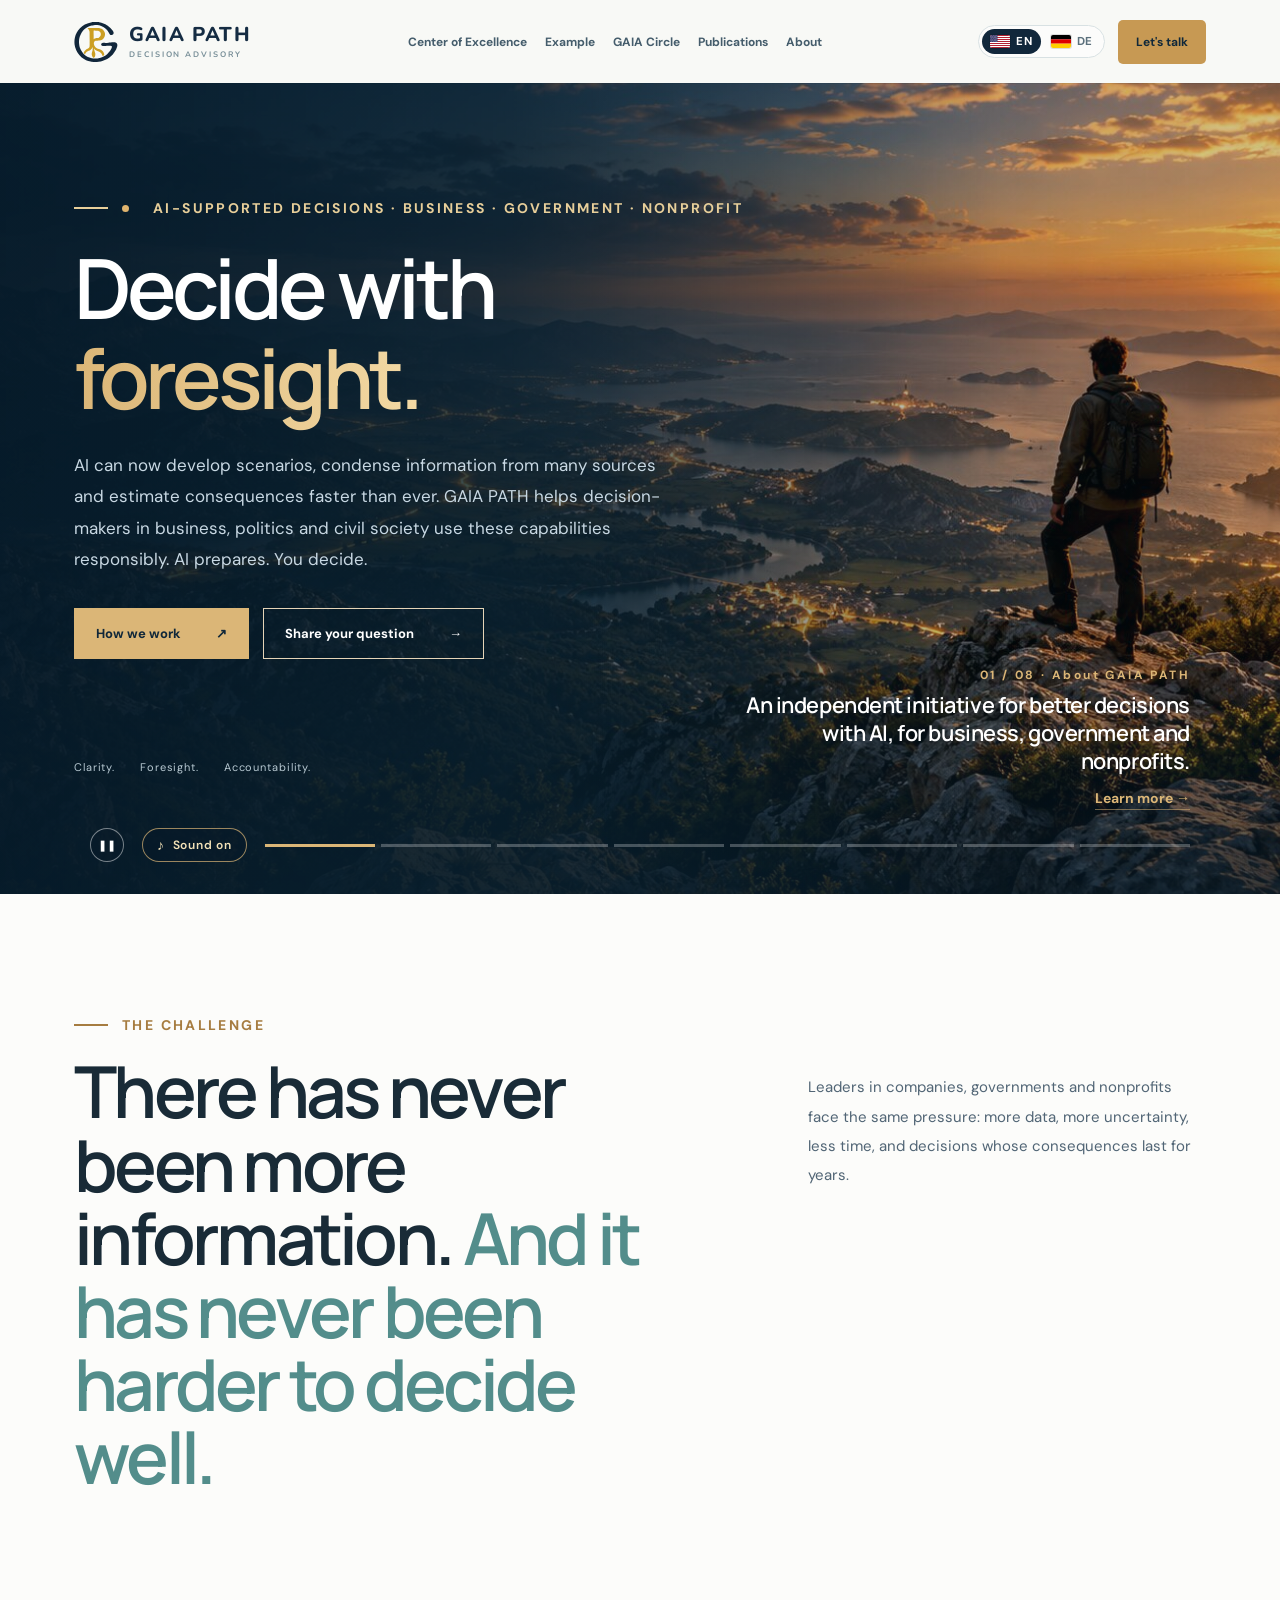
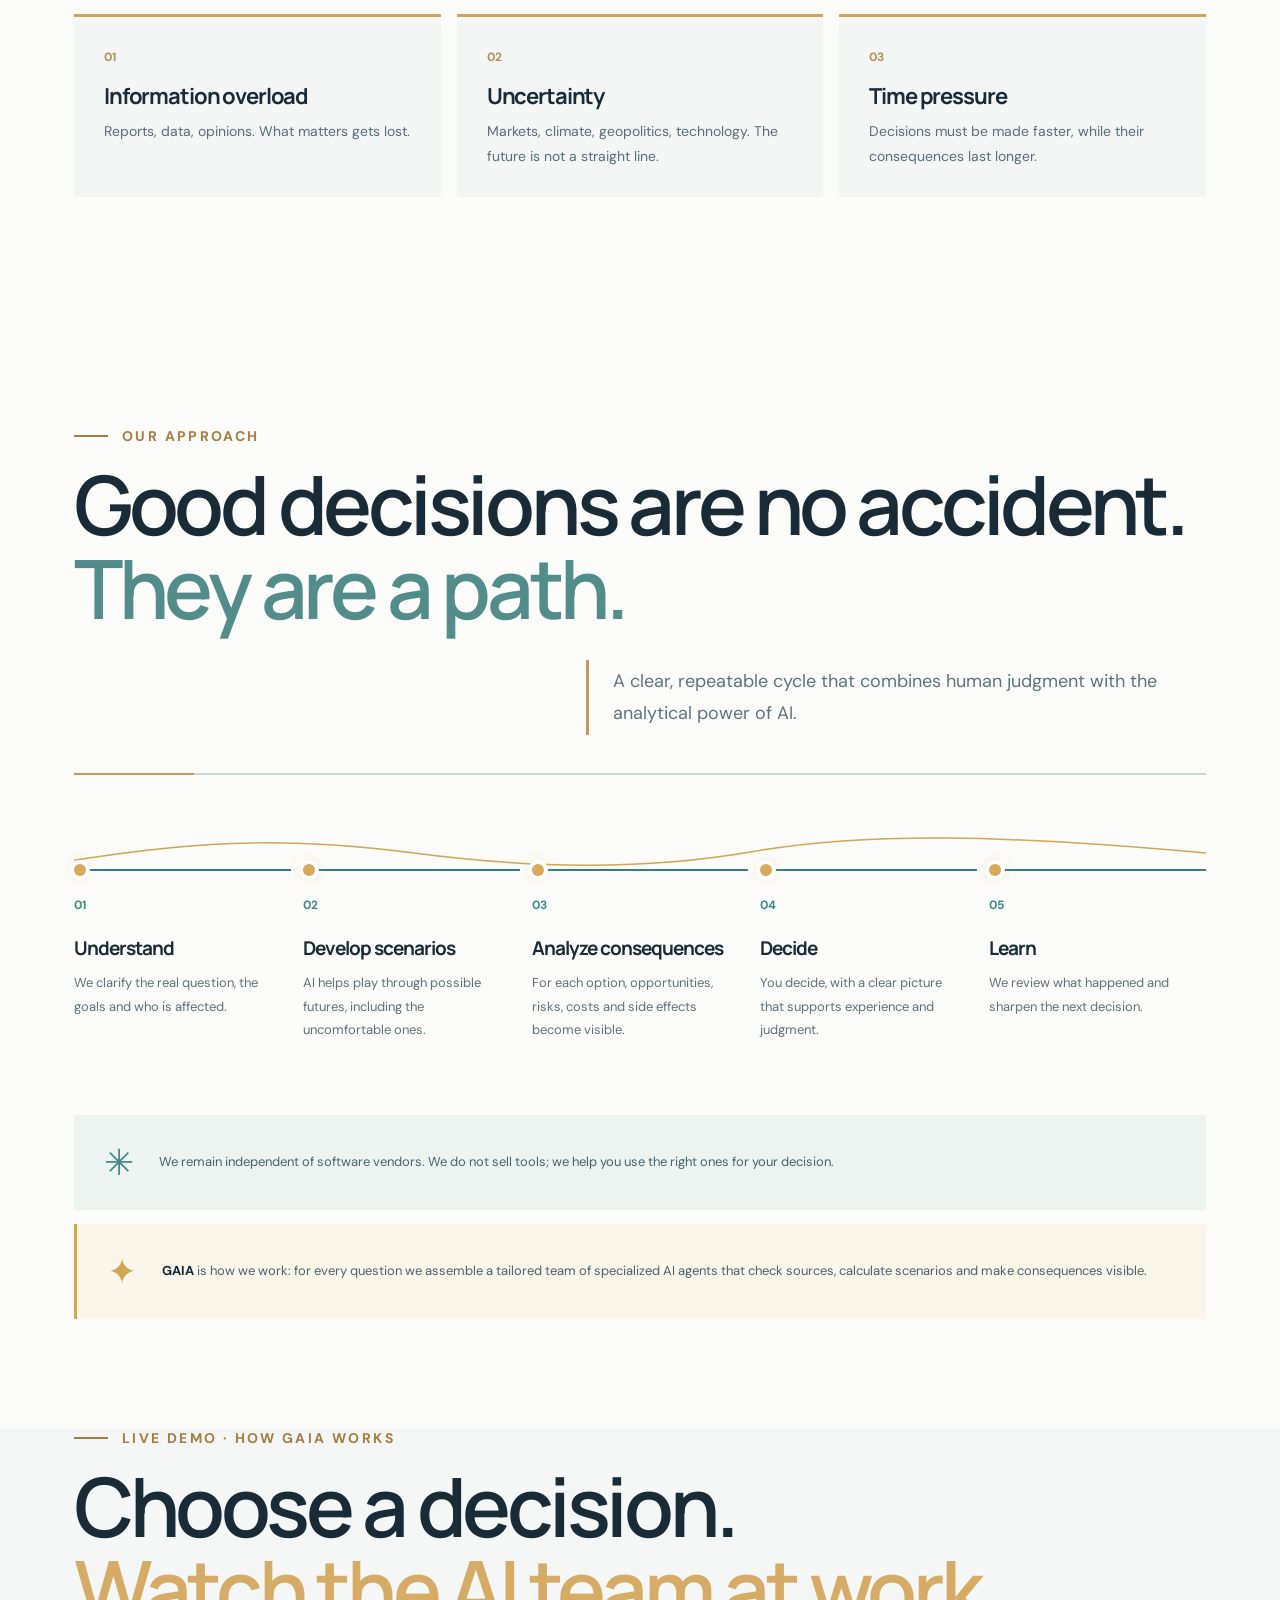
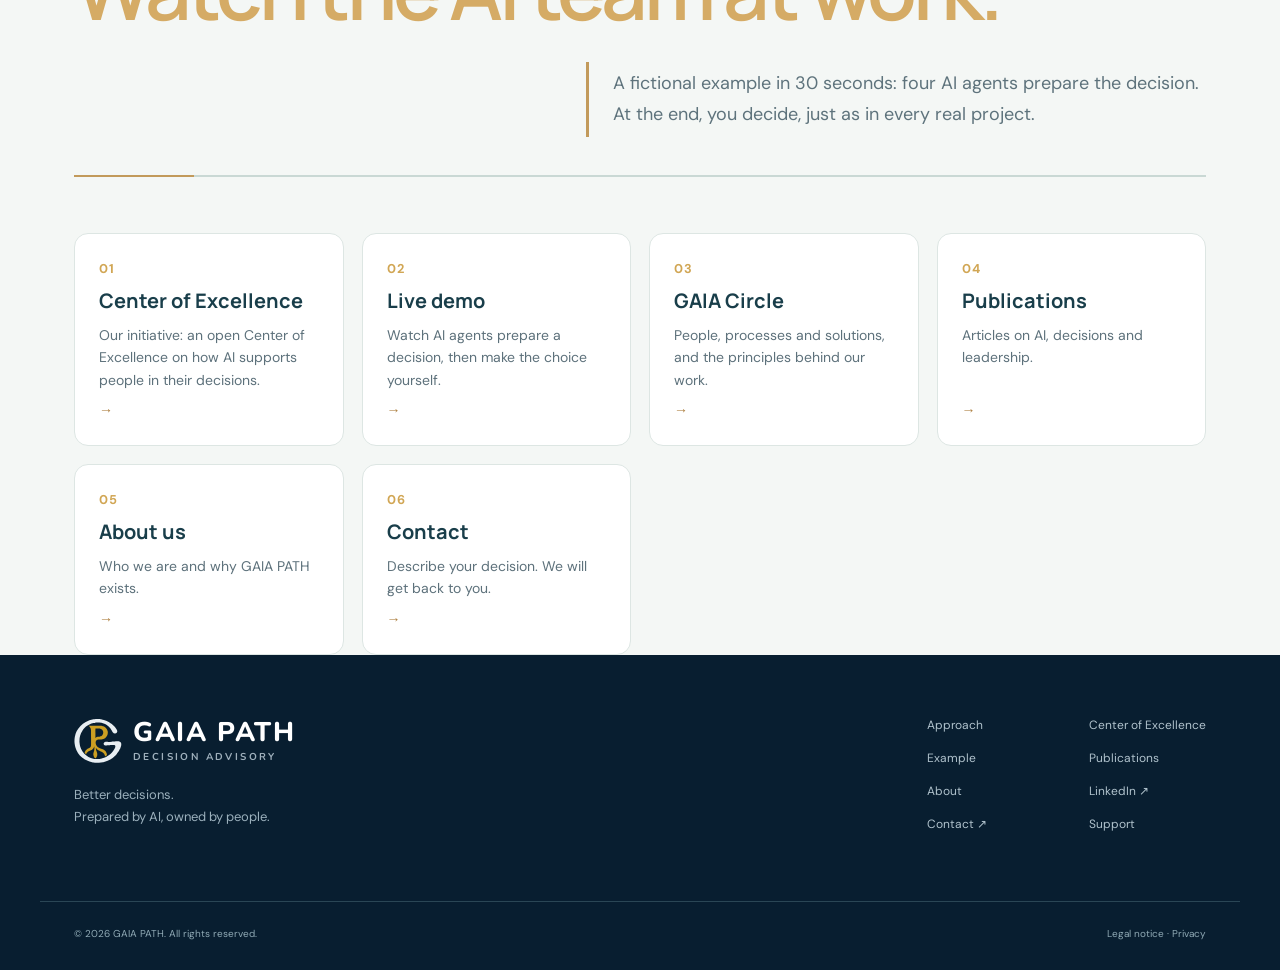
==== index.html @ a50a9fed "Founder-Teil von der Website entfernen Über-uns ohne Gründer-Bio, LinkedIn-/Mail-Link und Founder-Es" ====
<!doctype html><html lang="en"><head><meta charset="UTF-8"><meta name="viewport" content="width=device-width,initial-scale=1"><meta name="description" content="GAIA PATH — an independent initiative for AI-supported decisions in business, government and nonprofit organizations. AI prepares scenarios and analyses. People decide."><title>GAIA PATH — Better decisions with AI</title><link rel="icon" href="assets/logo.svg" type="image/svg+xml"><link rel="icon" href="assets/favicon-32.png" sizes="32x32" type="image/png"><link rel="apple-touch-icon" href="assets/apple-touch-icon.png"><meta property="og:type" content="website"><meta property="og:url" content="https://www.gaiapath.ai/"><meta property="og:title" content="GAIA PATH — Better decisions with AI"><meta property="og:description" content="An independent initiative for AI-supported decisions in business, government and nonprofit organizations. AI shows the ways. People decide."><meta property="og:image" content="https://www.gaiapath.ai/assets/og-image.png"><meta property="og:image:width" content="1200"><meta property="og:image:height" content="630"><meta name="twitter:card" content="summary_large_image"><meta name="theme-color" content="#11273b"><link rel="stylesheet" href="styles.css?v=34"></head><body>
<header class="site-header"><a class="brand" href="#home" aria-label="GAIA PATH home"><span class="brand-mark"><svg viewBox="128 14 790 790" aria-hidden="true"><path d="M493.67,768.67C476.85,767.86 466.83,766.92 450.83,764.65C445.42,763.88 438.57,762.67 433.00,761.49C431.81,761.24 428.21,760.48 425.00,759.81C369.36,748.20 316.09,723.93 273.23,690.67C265.53,684.69 264.67,684.01 261.32,681.18C206.78,635.16 170.81,579.69 150.20,509.83C146.63,497.72 142.01,476.75 140.15,464.17C139.25,458.10 138.66,453.58 138.00,447.67C137.38,442.14 137.17,439.65 136.31,427.83C135.85,421.40 135.83,394.44 136.29,387.50C136.94,377.67 137.37,372.54 138.01,367.00C138.36,363.97 138.80,360.15 138.99,358.50C139.18,356.85 139.48,354.75 139.65,353.83C139.82,352.92 140.20,350.59 140.49,348.67C142.12,338.09 145.56,321.98 148.22,312.50C155.66,285.96 161.98,269.53 173.66,246.39C205.39,183.51 256.27,131.75 321.67,95.82C360.97,74.22 402.38,60.06 447.33,52.85C455.56,51.52 456.60,51.37 461.00,50.84C481.09,48.42 493.48,47.68 514.17,47.69C534.42,47.69 541.73,48.15 566.83,51.03C569.55,51.34 574.49,52.10 577.50,52.67C578.42,52.85 580.52,53.23 582.17,53.52C633.65,62.60 681.07,81.76 725.67,111.50C733.48,116.71 735.87,118.40 744.34,124.67C769.04,142.94 795.28,168.94 813.80,193.50C830.43,215.54 838.65,231.63 840.04,244.81C842.34,266.68 826.58,284.11 803.78,284.92C788.35,285.46 775.67,278.43 765.36,263.63C763.04,260.29 757.40,250.52 751.33,239.33C736.51,212.01 721.34,191.91 702.86,175.11C678.41,152.88 647.60,134.09 616.32,122.32C591.58,113.02 569.39,107.92 542.83,105.43C529.68,104.19 498.34,104.70 486.50,106.33C485.22,106.51 482.59,106.82 480.67,107.02C472.59,107.86 458.96,110.35 447.67,113.05C403.25,123.68 356.75,146.13 325.33,172.13C311.29,183.75 296.94,198.46 284.97,213.50C279.71,220.11 272.91,229.56 268.78,236.00C267.31,238.29 265.39,241.28 264.52,242.65C259.39,250.66 250.16,267.94 246.26,276.83C244.98,279.77 243.11,284.01 242.12,286.27C238.24,295.08 231.40,314.58 228.88,324.00C223.82,342.94 221.67,353.70 219.52,370.83C215.39,403.78 216.78,437.50 223.72,472.50C225.84,483.23 231.43,503.84 234.34,511.69C234.91,513.23 235.91,516.00 236.56,517.83C240.65,529.42 247.10,544.19 252.54,554.41C267.56,582.67 281.83,602.46 302.33,623.46C338.61,660.62 389.16,687.57 445.83,699.97C467.00,704.59 483.11,706.17 509.00,706.15C533.37,706.13 545.13,705.13 567.33,701.20C591.34,696.96 621.10,687.83 642.14,678.26C644.17,677.33 647.72,675.72 650.02,674.67C672.71,664.33 702.51,644.85 722.67,627.20C755.36,598.56 780.02,567.26 797.63,532.08C807.52,512.31 811.08,494.49 806.86,485.86C804.01,480.03 797.89,477.30 783.50,475.44C777.80,474.70 751.32,474.58 745.33,475.27C743.41,475.49 739.81,475.82 737.33,476.00C734.86,476.18 730.81,476.55 728.33,476.81C725.86,477.08 721.51,477.53 718.67,477.83C715.83,478.12 713.20,478.43 712.83,478.52C712.47,478.60 708.87,479.04 704.83,479.49C700.80,479.94 694.95,480.60 691.83,480.96C677.92,482.58 673.86,482.82 660.83,482.83C650.18,482.83 647.61,482.74 644.67,482.24C635.15,480.62 628.66,477.88 623.52,473.30C619.19,469.44 615.69,461.20 615.67,454.82C615.64,440.33 624.19,429.55 639.06,425.38C645.76,423.50 656.05,422.61 663.17,423.31C689.30,425.87 712.08,425.31 749.17,421.18C754.48,420.59 761.65,419.81 767.75,419.16C770.27,418.89 774.47,418.44 777.08,418.15C784.51,417.35 790.99,416.71 797.33,416.16C800.54,415.89 803.84,415.58 804.67,415.49C808.75,415.03 826.84,414.33 834.82,414.34C857.09,414.35 872.77,416.59 882.99,421.23C901.93,429.83 910.00,451.34 905.30,480.67C903.08,494.47 896.41,515.17 888.70,532.12C887.22,535.39 886.00,538.14 886.00,538.24C886.00,538.67 876.49,556.52 872.74,563.12C862.10,581.88 843.39,609.07 832.01,622.33C830.98,623.52 829.29,625.55 828.25,626.83C821.07,635.65 810.27,647.35 800.29,657.15C754.99,701.57 699.42,733.48 635.66,751.67C627.15,754.09 615.03,757.21 611.00,758.01C610.18,758.17 607.32,758.77 604.67,759.34C582.33,764.10 562.04,766.84 539.17,768.19C529.20,768.77 501.78,769.07 493.67,768.67Z" fill="currentColor" fill-rule="evenodd"/><path d="M474.50,691.36C470.16,691.09 470.15,691.09 465.56,684.39C453.58,666.92 448.32,653.49 446.48,635.67C445.01,621.37 446.77,609.78 454.18,585.10C458.79,569.76 459.74,565.88 461.28,556.33C463.17,544.65 463.44,539.95 463.42,520.00C463.39,503.48 463.19,500.30 462.17,500.28C461.98,500.27 461.29,501.74 460.63,503.55C454.06,521.54 445.44,534.71 432.97,545.80C422.28,555.32 413.79,560.22 396.00,567.16C371.93,576.54 360.74,583.09 348.71,594.83C340.17,603.17 332.48,614.45 329.00,623.76C327.20,628.57 326.48,628.53 320.29,623.22C312.94,616.91 304.43,607.57 303.07,604.33C302.41,602.76 302.83,600.57 305.21,593.23C311.34,574.31 324.19,557.68 341.63,546.09C348.59,541.47 353.65,538.77 371.67,530.06C395.75,518.43 405.55,506.05 408.24,483.83C408.90,478.38 408.88,483.67 408.73,362.00C408.61,260.04 408.35,234.13 407.35,226.65C405.52,212.82 400.66,199.70 393.13,188.28C389.29,182.45 382.41,173.52 377.50,168.00C375.79,166.08 374.05,164.05 373.63,163.50C373.21,162.95 372.37,161.94 371.77,161.25C370.54,159.85 370.42,159.29 371.20,158.51C371.88,157.83 563.36,157.92 571.33,158.61C576.66,159.07 585.69,160.18 589.67,160.86C637.67,169.06 670.77,198.63 681.62,243.00C682.18,245.29 682.74,247.84 682.85,248.67C682.97,249.49 683.26,251.37 683.51,252.83C684.31,257.53 685.10,269.86 684.88,274.17C682.92,312.69 667.67,342.26 639.61,361.94C623.01,373.58 602.72,380.74 579.00,383.34C573.89,383.90 560.87,384.30 547.17,384.32C531.03,384.35 526.01,384.81 517.33,387.06C496.34,392.52 484.40,409.38 484.34,433.67C484.28,459.67 494.50,484.06 513.50,503.20C528.28,518.08 543.75,526.28 576.00,536.33C596.99,542.87 606.94,546.94 618.83,553.83C642.94,567.80 659.38,589.24 667.40,617.17C669.95,626.02 671.80,637.55 671.20,640.76C670.77,643.05 667.02,646.71 660.33,651.37C659.14,652.20 656.44,654.09 654.33,655.57C649.60,658.88 644.20,662.01 642.85,662.23C641.27,662.48 640.85,661.70 639.33,655.67C632.28,627.59 618.79,608.17 595.67,592.78C586.60,586.75 577.68,582.60 559.17,575.80C540.15,568.81 532.36,565.13 522.00,558.21C509.76,550.05 501.48,542.00 492.34,529.38C488.92,524.66 488.81,524.74 488.91,531.84C488.99,537.56 489.37,540.74 490.88,548.33C493.26,560.35 494.86,565.98 500.82,583.33C509.81,609.55 511.17,615.93 511.10,631.51C511.01,652.91 505.83,667.97 491.18,689.44C489.83,691.40 488.81,691.68 482.93,691.61C480.13,691.58 476.33,691.46 474.50,691.36Z M486.12,355.42C495.36,346.57 504.61,342.28 519.83,339.77C521.73,339.46 527.06,339.18 534.33,339.00C552.84,338.55 561.54,336.76 573.00,331.04C599.77,317.67 613.81,288.63 608.33,257.91C603.74,232.15 586.23,213.45 560.81,207.16C551.52,204.86 552.63,204.92 515.60,204.77C482.04,204.63 482.04,204.63 481.34,205.33C480.64,206.03 480.64,206.03 480.74,281.93C480.83,358.02 480.85,359.33 481.86,359.33C481.95,359.33 483.87,357.57 486.12,355.42Z" fill="#cc9f22" fill-rule="evenodd"/></svg></span><span class="brand-name">GAIA PATH<small>DECISION ADVISORY</small></span></a><nav class="desktop-nav" aria-label="Primary"><a href="#services" data-i="navServices">Center of Excellence</a><a href="#example" data-i="navExample">Example</a><a href="#circle" data-i="navCircle">GAIA Circle</a><a href="#publications" data-i="navPubs">Publications</a><a href="#about" data-i="navAbout">About</a></nav><div class="nav-actions"><div class="language lang-switch" id="language" role="group" aria-label="Language"><button type="button" data-lang="en" aria-pressed="true"><svg class="flag" viewBox="0 0 190 100" preserveAspectRatio="xMidYMid slice" aria-hidden="true"><rect width="190" height="100" fill="#fff"/><rect y="0.00" width="190" height="7.69" fill="#B22234"/><rect y="15.38" width="190" height="7.69" fill="#B22234"/><rect y="30.77" width="190" height="7.69" fill="#B22234"/><rect y="46.15" width="190" height="7.69" fill="#B22234"/><rect y="61.54" width="190" height="7.69" fill="#B22234"/><rect y="76.92" width="190" height="7.69" fill="#B22234"/><rect y="92.31" width="190" height="7.69" fill="#B22234"/><rect width="76" height="53.85" fill="#3C3B6E"/><g fill="#fff"><circle cx="6.3" cy="5.4" r="1.9"/><circle cx="19.0" cy="5.4" r="1.9"/><circle cx="31.7" cy="5.4" r="1.9"/><circle cx="44.3" cy="5.4" r="1.9"/><circle cx="57.0" cy="5.4" r="1.9"/><circle cx="69.7" cy="5.4" r="1.9"/><circle cx="12.7" cy="10.8" r="1.9"/><circle cx="25.3" cy="10.8" r="1.9"/><circle cx="38.0" cy="10.8" r="1.9"/><circle cx="50.7" cy="10.8" r="1.9"/><circle cx="63.3" cy="10.8" r="1.9"/><circle cx="6.3" cy="16.1" r="1.9"/><circle cx="19.0" cy="16.1" r="1.9"/><circle cx="31.7" cy="16.1" r="1.9"/><circle cx="44.3" cy="16.1" r="1.9"/><circle cx="57.0" cy="16.1" r="1.9"/><circle cx="69.7" cy="16.1" r="1.9"/><circle cx="12.7" cy="21.5" r="1.9"/><circle cx="25.3" cy="21.5" r="1.9"/><circle cx="38.0" cy="21.5" r="1.9"/><circle cx="50.7" cy="21.5" r="1.9"/><circle cx="63.3" cy="21.5" r="1.9"/><circle cx="6.3" cy="26.9" r="1.9"/><circle cx="19.0" cy="26.9" r="1.9"/><circle cx="31.7" cy="26.9" r="1.9"/><circle cx="44.3" cy="26.9" r="1.9"/><circle cx="57.0" cy="26.9" r="1.9"/><circle cx="69.7" cy="26.9" r="1.9"/><circle cx="12.7" cy="32.3" r="1.9"/><circle cx="25.3" cy="32.3" r="1.9"/><circle cx="38.0" cy="32.3" r="1.9"/><circle cx="50.7" cy="32.3" r="1.9"/><circle cx="63.3" cy="32.3" r="1.9"/><circle cx="6.3" cy="37.7" r="1.9"/><circle cx="19.0" cy="37.7" r="1.9"/><circle cx="31.7" cy="37.7" r="1.9"/><circle cx="44.3" cy="37.7" r="1.9"/><circle cx="57.0" cy="37.7" r="1.9"/><circle cx="69.7" cy="37.7" r="1.9"/><circle cx="12.7" cy="43.0" r="1.9"/><circle cx="25.3" cy="43.0" r="1.9"/><circle cx="38.0" cy="43.0" r="1.9"/><circle cx="50.7" cy="43.0" r="1.9"/><circle cx="63.3" cy="43.0" r="1.9"/><circle cx="6.3" cy="48.4" r="1.9"/><circle cx="19.0" cy="48.4" r="1.9"/><circle cx="31.7" cy="48.4" r="1.9"/><circle cx="44.3" cy="48.4" r="1.9"/><circle cx="57.0" cy="48.4" r="1.9"/><circle cx="69.7" cy="48.4" r="1.9"/></g></svg><span>EN</span></button><button type="button" data-lang="de" aria-pressed="false"><svg class="flag" viewBox="0 0 5 3" preserveAspectRatio="none" aria-hidden="true"><rect width="5" height="1" fill="#000"/><rect y="1" width="5" height="1" fill="#DD0000"/><rect y="2" width="5" height="1" fill="#FFCE00"/></svg><span>DE</span></button></div><a class="nav-cta" href="#contact" data-i="navContact">Let's talk <span>↗</span></a><button class="menu-toggle" id="menuToggle" aria-label="Open menu" aria-expanded="false">☰</button></div></header>
<nav class="mobile-nav" id="mobileNav" aria-label="Mobile"><a href="#approach" data-i="navCycle">Approach</a><a href="#services" data-i="navServices">Center of Excellence</a><a href="#example" data-i="navExample">Example</a><a href="#circle" data-i="navCircle">GAIA Circle</a><a href="#publications" data-i="navPubs">Publications</a><a href="#about" data-i="navAbout">About</a><a href="#uses" data-i="navUse">Use cases</a><a href="#contact" data-i="navContact">Let's talk</a></nav>
<main>
<section class="hero section" id="home" data-view="home"><div class="film hero-film" id="film" aria-roledescription="carousel" aria-label="GAIA PATH"><div class="film-stage" id="filmStage"></div><div class="film-ui"><button type="button" class="film-toggle" id="filmToggle" aria-label="Pause">❚❚</button><button type="button" class="film-sound" id="filmSound" aria-pressed="false"><span class="film-sound-ico" aria-hidden="true">♪</span><span data-i="soundOn">Sound on</span></button><audio id="filmAudio" src="assets/the-path-ahead.mp3" loop preload="none"></audio><div class="film-bars" id="filmBars"></div></div></div><div class="hero-inner container"><div class="eyebrow light"><span class="dot"></span><span data-i="heroEyebrow"></span></div><h1 data-i="heroTitle"></h1><p class="hero-lede" data-i="heroText"></p><div class="hero-buttons"><a href="#approach" class="btn btn-light"><span data-i="heroPrimary"></span><span>↗</span></a><a href="#contact" class="btn btn-outline"><span data-i="heroSecondary"></span><span>→</span></a></div><div class="hero-footer"><span data-i="heroFootA"></span><span data-i="heroFootB"></span><span data-i="heroFootC"></span></div></div></section>

<section class="intro section container" id="problem" data-view="home"><div><p class="eyebrow" data-i="problemEye"></p><h2 data-i="problemTitle"></h2></div><div class="intro-side"><p data-i="problemText"></p></div></section>
<section class="container problem-wrap" data-view="home"><div class="problem-grid" id="problemGrid"></div></section>

<section class="approach section container" id="approach" data-view="home"><div class="section-top"><div><p class="eyebrow" data-i="cycleEye"></p><h2 data-i="cycleTitle"></h2></div><p class="section-aside" data-i="cycleDesc"></p></div>
<div class="cycle-path" aria-hidden="true"><svg viewBox="0 0 1000 60" preserveAspectRatio="none"><path d="M0 40 C120 10 200 10 300 30 S500 55 600 28 S820 5 1000 30" fill="none" stroke="#d1a654" stroke-width="2"/></svg></div>
<div class="steps" id="steps"></div><div class="approach-note"><span class="asterisk">✳</span><p data-i="cycleNote"></p></div><div class="approach-note gaia-note"><span class="asterisk">✦</span><p data-i="gaiaNote"></p></div></section>

<section class="explore section" id="explore" data-view="home"><div class="container"><div class="section-top"><div><p class="eyebrow" data-i="exEye"></p><h2 data-i="exTitle"></h2></div><p class="section-aside" data-i="exDesc"></p></div><div class="explore-grid" id="exploreGrid"></div></div></section><section class="services section container nature-services" id="services" data-view="services"><div class="section-top"><div><p class="eyebrow" data-i="serviceEye"></p><h2 data-i="serviceTitle"></h2></div><p class="section-aside" data-i="serviceDesc"></p></div><div class="service-grid" id="serviceGrid"></div><div class="pg-note"><p data-i="pgNote"></p><a class="btn btn-dark pg-note-cta" href="#contact" data-topic="Center of Excellence" data-i="pgNoteCta"></a></div><div class="xp" id="expertise"><canvas class="xp-mesh" id="xpMesh" aria-hidden="true"></canvas><div class="section-top"><div><p class="eyebrow" data-i="xpEye"></p><h2 data-i="xpTitle"></h2></div><p class="section-aside" data-i="xpDesc"></p></div><div class="xp-grid" id="xpGrid"></div><dl class="xp-meta"><div><dt data-i="xpSectorsLabel"></dt><dd data-i="xpSectors"></dd></div><div><dt data-i="xpRegionsLabel"></dt><dd data-i="xpRegions"></dd></div></dl></div></section>

<section class="brief section" id="example" data-view="example"><div class="container"><div class="section-top"><div><p class="eyebrow" data-i="exEye"></p><h2 data-i="exTitle"></h2></div><p class="section-aside" data-i="exDesc"></p></div><div class="demo" id="demo"></div></div></section>

<section class="areas section" id="uses" data-view="services"><div class="container"><div class="section-top"><div><p class="eyebrow" data-i="useEye"></p><h2 data-i="useTitle"></h2></div><p class="section-aside" data-i="useDesc"></p></div>
<div class="ecosystem-tabs use-tabs" role="tablist"><button type="button" class="tab use-tab active" role="tab" aria-selected="true" data-use="business" data-i="useBusiness"></button><button type="button" class="tab use-tab" role="tab" aria-selected="false" data-use="gov" data-i="useGov"></button><button type="button" class="tab use-tab" role="tab" aria-selected="false" data-use="npo" data-i="useNpo"></button></div>
<div class="area-list" id="useList" aria-live="polite"></div></div></section>



<section class="ecosystem section" id="philosophy" data-view="circle"><div class="container"><div class="center-heading"><p class="eyebrow" data-i="ecoEye"></p><h2 data-i="ecoTitle"></h2><p data-i="ecoText"></p></div><div class="nature-ecosystem-story"><article id="eco-people"><img src="assets/people-nature.jpg" alt="People collaborating in a natural landscape"><span data-i="tabPeople"></span></article><article id="eco-processes"><img src="assets/service-2.jpg" alt="An olive tree with deep roots above the sea"><span data-i="tabProcesses"></span></article><article id="eco-solutions"><img src="assets/solutions-nature.jpg" alt="Coastal town as a living solution"><span data-i="tabSolutions"></span></article></div><div class="ecosystem-visual" id="circle"><p class="eco-tag"><span class="eco-tag-dot" aria-hidden="true"></span><span data-i="circleName">The GAIA PATH Circle</span></p><div class="eco-diagram" id="ecoDiagram"></div></div><div class="ecosystem-tabs" role="tablist" aria-label="Ecosystem dimensions"><button type="button" class="tab eco-tab active" role="tab" aria-selected="true" data-tab="people" data-i="tabPeople"></button><button type="button" class="tab eco-tab" role="tab" aria-selected="false" data-tab="processes" data-i="tabProcesses"></button><button type="button" class="tab eco-tab" role="tab" aria-selected="false" data-tab="solutions" data-i="tabSolutions"></button><button type="button" class="tab eco-tab" role="tab" aria-selected="false" data-tab="space" data-i="tabSpace"></button></div><div class="tab-panel" id="tabPanel" role="tabpanel" aria-live="polite"></div></div></section>


<section class="principles section" id="principles" data-view="circle"><div class="container"><p class="eyebrow light" data-i="prinEye"></p><h2 data-i="prinTitle"></h2><div class="prin-grid" id="prinGrid"></div></div></section>

<section class="perspective section" data-view="circle"><div class="container perspective-inner"><p class="eyebrow light" data-i="persEye"></p><h2 data-i="persTitle"></h2><a href="#contact" class="btn btn-light"><span data-i="persLink"></span><span>↗</span></a></div></section>

<section class="pubs section" id="publications" data-view="publications"><div class="container"><div class="section-top"><div><p class="eyebrow" data-i="pubEye"></p><h2 data-i="pubTitle"></h2></div><p class="section-aside" data-i="pubDesc"></p></div><div class="pub-grid" id="pubGrid"></div></div></section>

<section class="about section container" id="about" data-view="about"><div class="about-picture about-landscape"><img src="assets/hero-nature.jpg" loading="lazy" alt="Open Mediterranean mountain landscape, symbolizing perspective"><div class="photo-tag" data-i="aboutCaption"></div></div><div class="about-copy"><p class="eyebrow" data-i="aboutEye"></p><h2 data-i="aboutTitle"></h2><p data-i="aboutP1"></p><p data-i="aboutP3"></p></div></section>

<section class="contact section" id="contact" data-view="contact"><div class="container contact-inner"><div><p class="eyebrow light" data-i="contactEye"></p><h2 data-i="contactTitle"></h2><p data-i="contactDesc"></p><ul class="channels"><li><span class="ch-label" data-i="chNew"></span><a href="mailto:contact@gaiapath.ai">contact@gaiapath.ai</a><small data-i="chNewText"></small></li><li><span class="ch-label" data-i="chFounder"></span><a href="mailto:leonidas@gaiapath.ai">leonidas@gaiapath.ai</a><small data-i="chFounderText"></small></li><li class="ch-support" id="support"><span class="ch-label" data-i="chSupport"></span><a href="mailto:anda@gaiapath.ai">anda@gaiapath.ai</a><small data-i="chSupportText"></small></li></ul><p><a class="email-link" href="https://www.linkedin.com/in/leonidas-shariati" target="_blank" rel="noopener">LinkedIn ↗</a></p></div><form class="challenge-card" id="contactForm" novalidate><label for="challengeText" data-i="challengeDetail"></label><textarea id="challengeText" name="message" rows="5" data-placeholder-i="challengePlaceholder" required></textarea><label for="cfEmail" data-i="cfEmail"></label><input id="cfEmail" name="email" type="email" autocomplete="email" required><label for="cfTo" data-i="cfTo"></label><select id="cfTo" name="to"><option value="contact@gaiapath.ai" data-i="cfToContact"></option><option value="leonidas@gaiapath.ai" data-i="cfToFounder"></option><option value="anda@gaiapath.ai" data-i="cfToSupport"></option></select><input type="text" name="_honey" class="hp" tabindex="-1" autocomplete="off" aria-hidden="true"><button id="composeMail" type="submit" class="btn btn-dark"><span data-i="challengeSend"></span><span>↗</span></button><p class="form-status" id="formStatus" role="status" aria-live="polite"></p><p class="form-note" data-i="challengeNote"></p></form></div></div></section>
</main><footer><div class="container footer-top"><div><div class="footer-brand"><img src="assets/logo-light.svg" alt="" width="48" height="48"><span>GAIA PATH<small>DECISION ADVISORY</small></span></div><p data-i="footerLine"></p></div><div class="footer-links"><a href="#approach" data-i="navCycle">Approach</a><a href="#services" data-i="navServices">Center of Excellence</a><a href="#example" data-i="navExample">Example</a><a href="#publications" data-i="navPubs">Publications</a><a href="#about" data-i="navAbout">About</a><a href="https://www.linkedin.com/in/leonidas-shariati" target="_blank" rel="noopener">LinkedIn ↗</a><a href="mailto:contact@gaiapath.ai">Contact ↗</a><a href="#support" data-i="chSupport">Support</a></div></div><div class="container footer-bottom"><span>© <span id="year">2026</span> GAIA PATH. <span data-i="footerRights"></span></span><span data-i="footerLegal"></span></div></footer>
<script src="app.js?v=38"></script></body></html>
---- styles.css ----
/* Self-hosted Google Fonts (DM Sans, Manrope; latin + latin-ext) */
@font-face {
  font-family: 'DM Sans';
  font-style: normal;
  font-weight: 400;
  font-display: swap;
  src: url(assets/fonts/DMSans-latin-ext-rP2Yp2yw.woff2) format('woff2');
  unicode-range: U+0100-02BA, U+02BD-02C5, U+02C7-02CC, U+02CE-02D7, U+02DD-02FF, U+0304, U+0308, U+0329, U+1D00-1DBF, U+1E00-1E9F, U+1EF2-1EFF, U+2020, U+20A0-20AB, U+20AD-20C4, U+2113, U+2C60-2C7F, U+A720-A7FF;
}
@font-face {
  font-family: 'DM Sans';
  font-style: normal;
  font-weight: 400;
  font-display: swap;
  src: url(assets/fonts/DMSans-latin-rP2Yp2yw.woff2) format('woff2');
  unicode-range: U+0000-00FF, U+0131, U+0152-0153, U+02BB-02BC, U+02C6, U+02DA, U+02DC, U+0304, U+0308, U+0329, U+2000-206F, U+20AC, U+2122, U+2191, U+2193, U+2212, U+2215, U+FEFF, U+FFFD;
}
@font-face {
  font-family: 'DM Sans';
  font-style: normal;
  font-weight: 500;
  font-display: swap;
  src: url(assets/fonts/DMSans-latin-ext-rP2Yp2yw.woff2) format('woff2');
  unicode-range: U+0100-02BA, U+02BD-02C5, U+02C7-02CC, U+02CE-02D7, U+02DD-02FF, U+0304, U+0308, U+0329, U+1D00-1DBF, U+1E00-1E9F, U+1EF2-1EFF, U+2020, U+20A0-20AB, U+20AD-20C4, U+2113, U+2C60-2C7F, U+A720-A7FF;
}
@font-face {
  font-family: 'DM Sans';
  font-style: normal;
  font-weight: 500;
  font-display: swap;
  src: url(assets/fonts/DMSans-latin-rP2Yp2yw.woff2) format('woff2');
  unicode-range: U+0000-00FF, U+0131, U+0152-0153, U+02BB-02BC, U+02C6, U+02DA, U+02DC, U+0304, U+0308, U+0329, U+2000-206F, U+20AC, U+2122, U+2191, U+2193, U+2212, U+2215, U+FEFF, U+FFFD;
}
@font-face {
  font-family: 'DM Sans';
  font-style: normal;
  font-weight: 600;
  font-display: swap;
  src: url(assets/fonts/DMSans-latin-ext-rP2Yp2yw.woff2) format('woff2');
  unicode-range: U+0100-02BA, U+02BD-02C5, U+02C7-02CC, U+02CE-02D7, U+02DD-02FF, U+0304, U+0308, U+0329, U+1D00-1DBF, U+1E00-1E9F, U+1EF2-1EFF, U+2020, U+20A0-20AB, U+20AD-20C4, U+2113, U+2C60-2C7F, U+A720-A7FF;
}
@font-face {
  font-family: 'DM Sans';
  font-style: normal;
  font-weight: 600;
  font-display: swap;
  src: url(assets/fonts/DMSans-latin-rP2Yp2yw.woff2) format('woff2');
  unicode-range: U+0000-00FF, U+0131, U+0152-0153, U+02BB-02BC, U+02C6, U+02DA, U+02DC, U+0304, U+0308, U+0329, U+2000-206F, U+20AC, U+2122, U+2191, U+2193, U+2212, U+2215, U+FEFF, U+FFFD;
}
@font-face {
  font-family: 'DM Sans';
  font-style: normal;
  font-weight: 700;
  font-display: swap;
  src: url(assets/fonts/DMSans-latin-ext-rP2Yp2yw.woff2) format('woff2');
  unicode-range: U+0100-02BA, U+02BD-02C5, U+02C7-02CC, U+02CE-02D7, U+02DD-02FF, U+0304, U+0308, U+0329, U+1D00-1DBF, U+1E00-1E9F, U+1EF2-1EFF, U+2020, U+20A0-20AB, U+20AD-20C4, U+2113, U+2C60-2C7F, U+A720-A7FF;
}
@font-face {
  font-family: 'DM Sans';
  font-style: normal;
  font-weight: 700;
  font-display: swap;
  src: url(assets/fonts/DMSans-latin-rP2Yp2yw.woff2) format('woff2');
  unicode-range: U+0000-00FF, U+0131, U+0152-0153, U+02BB-02BC, U+02C6, U+02DA, U+02DC, U+0304, U+0308, U+0329, U+2000-206F, U+20AC, U+2122, U+2191, U+2193, U+2212, U+2215, U+FEFF, U+FFFD;
}
@font-face {
  font-family: 'Manrope';
  font-style: normal;
  font-weight: 400;
  font-display: swap;
  src: url(assets/fonts/Manrope-latin-ext-xn7gYHE4.woff2) format('woff2');
  unicode-range: U+0100-02BA, U+02BD-02C5, U+02C7-02CC, U+02CE-02D7, U+02DD-02FF, U+0304, U+0308, U+0329, U+1D00-1DBF, U+1E00-1E9F, U+1EF2-1EFF, U+2020, U+20A0-20AB, U+20AD-20C4, U+2113, U+2C60-2C7F, U+A720-A7FF;
}
@font-face {
  font-family: 'Manrope';
  font-style: normal;
  font-weight: 400;
  font-display: swap;
  src: url(assets/fonts/Manrope-latin-xn7gYHE4.woff2) format('woff2');
  unicode-range: U+0000-00FF, U+0131, U+0152-0153, U+02BB-02BC, U+02C6, U+02DA, U+02DC, U+0304, U+0308, U+0329, U+2000-206F, U+20AC, U+2122, U+2191, U+2193, U+2212, U+2215, U+FEFF, U+FFFD;
}
@font-face {
  font-family: 'Manrope';
  font-style: normal;
  font-weight: 500;
  font-display: swap;
  src: url(assets/fonts/Manrope-latin-ext-xn7gYHE4.woff2) format('woff2');
  unicode-range: U+0100-02BA, U+02BD-02C5, U+02C7-02CC, U+02CE-02D7, U+02DD-02FF, U+0304, U+0308, U+0329, U+1D00-1DBF, U+1E00-1E9F, U+1EF2-1EFF, U+2020, U+20A0-20AB, U+20AD-20C4, U+2113, U+2C60-2C7F, U+A720-A7FF;
}
@font-face {
  font-family: 'Manrope';
  font-style: normal;
  font-weight: 500;
  font-display: swap;
  src: url(assets/fonts/Manrope-latin-xn7gYHE4.woff2) format('woff2');
  unicode-range: U+0000-00FF, U+0131, U+0152-0153, U+02BB-02BC, U+02C6, U+02DA, U+02DC, U+0304, U+0308, U+0329, U+2000-206F, U+20AC, U+2122, U+2191, U+2193, U+2212, U+2215, U+FEFF, U+FFFD;
}
@font-face {
  font-family: 'Manrope';
  font-style: normal;
  font-weight: 600;
  font-display: swap;
  src: url(assets/fonts/Manrope-latin-ext-xn7gYHE4.woff2) format('woff2');
  unicode-range: U+0100-02BA, U+02BD-02C5, U+02C7-02CC, U+02CE-02D7, U+02DD-02FF, U+0304, U+0308, U+0329, U+1D00-1DBF, U+1E00-1E9F, U+1EF2-1EFF, U+2020, U+20A0-20AB, U+20AD-20C4, U+2113, U+2C60-2C7F, U+A720-A7FF;
}
@font-face {
  font-family: 'Manrope';
  font-style: normal;
  font-weight: 600;
  font-display: swap;
  src: url(assets/fonts/Manrope-latin-xn7gYHE4.woff2) format('woff2');
  unicode-range: U+0000-00FF, U+0131, U+0152-0153, U+02BB-02BC, U+02C6, U+02DA, U+02DC, U+0304, U+0308, U+0329, U+2000-206F, U+20AC, U+2122, U+2191, U+2193, U+2212, U+2215, U+FEFF, U+FFFD;
}
@font-face {
  font-family: 'Manrope';
  font-style: normal;
  font-weight: 700;
  font-display: swap;
  src: url(assets/fonts/Manrope-latin-ext-xn7gYHE4.woff2) format('woff2');
  unicode-range: U+0100-02BA, U+02BD-02C5, U+02C7-02CC, U+02CE-02D7, U+02DD-02FF, U+0304, U+0308, U+0329, U+1D00-1DBF, U+1E00-1E9F, U+1EF2-1EFF, U+2020, U+20A0-20AB, U+20AD-20C4, U+2113, U+2C60-2C7F, U+A720-A7FF;
}
@font-face {
  font-family: 'Manrope';
  font-style: normal;
  font-weight: 700;
  font-display: swap;
  src: url(assets/fonts/Manrope-latin-xn7gYHE4.woff2) format('woff2');
  unicode-range: U+0000-00FF, U+0131, U+0152-0153, U+02BB-02BC, U+02C6, U+02DA, U+02DC, U+0304, U+0308, U+0329, U+2000-206F, U+20AC, U+2122, U+2191, U+2193, U+2212, U+2215, U+FEFF, U+FFFD;
}
@font-face {
  font-family: 'Manrope';
  font-style: normal;
  font-weight: 800;
  font-display: swap;
  src: url(assets/fonts/Manrope-latin-ext-xn7gYHE4.woff2) format('woff2');
  unicode-range: U+0100-02BA, U+02BD-02C5, U+02C7-02CC, U+02CE-02D7, U+02DD-02FF, U+0304, U+0308, U+0329, U+1D00-1DBF, U+1E00-1E9F, U+1EF2-1EFF, U+2020, U+20A0-20AB, U+20AD-20C4, U+2113, U+2C60-2C7F, U+A720-A7FF;
}
@font-face {
  font-family: 'Manrope';
  font-style: normal;
  font-weight: 800;
  font-display: swap;
  src: url(assets/fonts/Manrope-latin-xn7gYHE4.woff2) format('woff2');
  unicode-range: U+0000-00FF, U+0131, U+0152-0153, U+02BB-02BC, U+02C6, U+02DA, U+02DC, U+0304, U+0308, U+0329, U+2000-206F, U+20AC, U+2122, U+2191, U+2193, U+2212, U+2215, U+FEFF, U+FFFD;
}

:root{--navy:#11273b;--deep:#0b1c2e;--blue:#2e657b;--teal:#317c83;--paper:#f5f6f3;--ink:#192b37;--muted:#60717d;--line:#e0e6e5;--accent:#b3d5cb}*{box-sizing:border-box}html{scroll-behavior:smooth;scroll-padding-top:85px}body{margin:0;font-family:'DM Sans',sans-serif;color:var(--ink);background:#fff}h1,h2,h3,p{margin-top:0}h1,h2,h3{font-family:Manrope,sans-serif;letter-spacing:-.052em;line-height:1.12}h2{font-size:clamp(32px,4.1vw,58px);font-weight:600}h2 em,h1 em{font-style:normal;color:#8bbfb4}a{color:inherit;text-decoration:none}button,select,textarea{font:inherit}button{cursor:pointer}.container{max-width:1200px;margin:0 auto;padding-left:34px;padding-right:34px}.section{position:relative}.site-header{height:83px;display:flex;align-items:center;justify-content:space-between;padding:0 max(34px,calc((100vw - 1132px)/2));background:#fff;position:sticky;top:0;z-index:20;box-shadow:0 1px 0 rgba(10,38,50,.08)}.brand{display:flex;align-items:center;gap:11px;line-height:1;font-family:Manrope,sans-serif;font-size:20px;letter-spacing:.05em;font-weight:500;color:#152c43}.brand b{font-weight:800}.brand small{display:block;font-size:8px;letter-spacing:.19em;margin-top:6px;color:#799099;font-weight:700}.brand-mark{width:39px;height:39px;display:grid;place-items:center;border:1.5px solid #2f6b77;font-size:23px;font-weight:800;color:#246376}.brand-mark span{color:#be9271}.desktop-nav{display:flex;gap:29px;align-items:center}.desktop-nav a{font-size:12px;font-weight:700;color:#455d6c;transition:color .2s}.desktop-nav a:hover,.text-link:hover{color:#277e85}.nav-actions{display:flex;align-items:center;gap:13px}.language{background:transparent;border:0;font-size:12px;font-weight:800;color:#2d5363;padding:12px}.nav-cta{background:#163349;color:white;padding:14px 18px;font-size:12px;font-weight:700}.nav-cta span{margin-left:10px;color:#a2d6c8}.menu-toggle,.mobile-nav{display:none}.hero{background:linear-gradient(116deg,#092035 4%,#122d43 55%,#1b4550);color:white;min-height:666px;overflow:hidden}.hero-inner{padding-top:108px;padding-bottom:47px;position:relative;z-index:2}.eyebrow{font-weight:800;font-size:11px;letter-spacing:.17em;color:#3b7f84;text-transform:uppercase}.eyebrow.light{color:#a4c9c7}.dot{display:inline-block;border-radius:50%;width:7px;height:7px;background:#b0d4c6;margin-right:10px}.hero h1{font-size:clamp(52px,6.5vw,92px);max-width:900px;margin:26px 0 27px;font-weight:600;line-height:1.08}.hero-lede{max-width:530px;font-size:17px;line-height:1.85;color:#c8d8e3}.hero-buttons{display:flex;gap:14px;margin-top:33px;flex-wrap:wrap}.btn{display:inline-flex;align-items:center;justify-content:space-between;gap:35px;padding:16px 21px;font-size:13px;font-weight:800;border:1px solid transparent;transition:transform .2s}.btn:hover{transform:translateY(-2px)}.btn-light{background:#e2eee8;color:#173849}.btn-outline{border-color:#7d929b;color:#fff;background:transparent}.btn-dark{background:#133044;color:white;width:100%}.hero-footer{display:flex;gap:25px;color:#b8c9d2;font-size:11px;letter-spacing:.08em;margin-top:101px}.hero-decor{position:absolute;right:-125px;top:18px;width:700px;height:700px;opacity:.5}.ring{position:absolute;border:1px solid rgba(158,220,217,.25);border-radius:50%}.r1{inset:0}.r2{inset:85px}.r3{inset:185px}.ring-symbol{position:absolute;top:210px;left:240px;color:#b0d7ce;font-family:Manrope;font-weight:700;font-size:170px;opacity:.1}.intro{padding-top:122px;padding-bottom:120px;display:grid;grid-template-columns:1.2fr .8fr;gap:12%}.intro h2{font-size:clamp(32px,3.6vw,53px);max-width:650px;margin:21px 0 0}.intro h2 em,.services h2 em,.areas h2 em,.approach h2 em,.about h2 em{color:#538d8b}.intro-side{padding-top:57px}.intro-side p{font-size:15px;color:#516575;line-height:1.95}.text-link{display:inline-block;margin-top:15px;border-bottom:1px solid #589292;padding-bottom:8px;font-weight:800;font-size:12px}.ecosystem{background:var(--paper);padding:104px 0 106px}.center-heading{text-align:center;max-width:760px;margin:auto}.center-heading h2{margin:19px 0 25px}.center-heading>p:last-child{font-size:15px;line-height:1.85;color:#596c75}.ecosystem-visual{max-width:920px;margin:38px auto 31px;background:white;border-radius:3px;border:1px solid #e5ecea;box-shadow:0 18px 50px rgba(22,52,65,.07)}.ecosystem-visual img{width:100%;display:block}.ecosystem-tabs{display:flex;gap:9px;justify-content:center;flex-wrap:wrap}.tab{padding:12px 25px;background:white;border:1px solid #cad9d8;font-size:12px;color:#28516b;font-weight:700}.tab.active{background:#193b4d;color:white;border-color:#193b4d}.tab-panel{background:white;border:1px solid #e4eae9;padding:30px 36px;max-width:920px;margin:12px auto 0;min-height:128px;display:grid;grid-template-columns:190px 1fr;gap:24px;align-items:start}.tab-panel h3{font-size:22px;margin:0}.tab-panel p{color:#596d76;font-size:14px;line-height:1.85;margin:0}.caveat{color:#76858d;font-size:11px;text-align:center;margin-top:18px}.services{padding-top:117px;padding-bottom:117px}.section-top{display:flex;justify-content:space-between;align-items:end;gap:9%;margin-bottom:50px}.section-top h2{margin:18px 0 0}.section-aside{max-width:350px;color:#5e737c;line-height:1.9;font-size:14px;margin:0 0 6px}.service-grid{display:grid;grid-template-columns:1fr 1fr;gap:16px}.service-card{padding:35px 34px 30px;background:#f6f8f7;min-height:310px;border-top:3px solid #75a4a0;transition:transform .2s,box-shadow .2s}.service-card:hover{transform:translateY(-3px);box-shadow:0 12px 28px #15334510}.service-num{color:#3a858b;font-size:12px;font-weight:800;letter-spacing:.1em}.service-card h3{font-size:25px;margin:36px 0 16px;max-width:370px}.service-card p{font-size:14px;line-height:1.85;color:#596e79}.service-result{font-size:12px;color:#235b62;font-weight:800;margin-top:25px}.areas{background:#eaf0ed;padding:113px 0}.area-list{border-top:1px solid #cad9d6}.area-row{display:grid;grid-template-columns:64px 1fr 1fr 30px;gap:25px;padding:27px 0;align-items:center;border-bottom:1px solid #cad9d6}.area-row .number{color:#618b8c;font-weight:800;font-size:13px}.area-row h3{font-size:20px;letter-spacing:-.04em;margin:0}.area-row p{color:#5a6d77;font-size:13px;line-height:1.7;margin:0}.area-row .arrow{font-size:20px;color:#548e8a}.approach{padding-top:120px;padding-bottom:110px}.steps{display:grid;grid-template-columns:repeat(5,1fr);gap:12px}.step{border-top:2px solid #357f84;padding:22px 8px 0 0}.step .step-number{font-size:12px;font-weight:800;color:#398a8e}.step h3{font-size:19px;margin:24px 0 12px}.step p{font-size:13px;line-height:1.8;color:#60717a}.approach-note{background:#edf3f0;display:flex;gap:25px;align-items:center;padding:24px 30px;margin-top:60px}.approach-note p{margin:0;color:#4a646d;font-size:13px;line-height:1.8}.asterisk{font-size:36px;color:#408d89}.perspective{background:#143449;color:white;padding:100px 0 104px}.perspective-inner{max-width:1030px}.perspective h2{font-size:clamp(33px,4.2vw,58px);font-weight:500;line-height:1.35;max-width:930px;margin:26px 0 32px}.about{display:grid;grid-template-columns:1fr 1fr;gap:9%;padding-top:118px;padding-bottom:118px;align-items:center}.about-picture{position:relative;min-height:490px;overflow:hidden;background:#dce4df}.about-picture img{width:100%;height:530px;object-fit:cover;object-position:63% center;display:block}.photo-tag{position:absolute;bottom:0;left:0;right:0;background:rgba(10,37,51,.83);color:white;padding:18px 22px;font-size:12px}.about-copy h2{margin:20px 0 29px}.about-copy p:not(.eyebrow){font-size:14px;line-height:1.93;color:#5b6c75}.founder-signature{font-family:Manrope;font-weight:800;margin-top:29px;color:#1e3d4a}.founder-signature small{display:block;font-family:'DM Sans';font-size:11px;color:#77878e;margin-top:8px;font-weight:500}.contact{background:#103045;color:white;padding:113px 0}.contact-inner{display:grid;grid-template-columns:1fr 1fr;gap:12%}.contact h2{font-size:clamp(34px,4vw,57px);margin:24px 0}.contact h2 em{color:#9ac9bf}.contact p:not(.eyebrow){line-height:1.85;color:#c4d5dd;font-size:15px}.email-link{display:inline-block;color:#b8e0d4;border-bottom:1px solid #8bcabb;font-size:19px;font-weight:700;padding-bottom:10px;margin-top:23px}.challenge-card{background:#f6f9f7;color:#213848;padding:35px}.challenge-card label{font-size:12px;font-weight:800;display:block;margin-bottom:10px}.challenge-card select,.challenge-card textarea{border:1px solid #ccdbd8;background:white;width:100%;padding:15px;font-size:13px;color:#263f4b;outline-color:#3e898b;margin-bottom:25px}.challenge-card textarea{resize:vertical}.challenge-card .form-note{font-size:11px!important;line-height:1.6!important;color:#7b8a8d!important;margin:16px 0 0}footer{background:#081e30;color:white}.footer-top{padding-top:62px;padding-bottom:60px;display:flex;justify-content:space-between}.footer-brand{font-family:Manrope;font-size:27px;letter-spacing:.06em}.footer-top p{font-size:13px;color:#9bb0bc;line-height:1.7;margin-top:19px}.footer-links{display:grid;grid-template-columns:1fr 1fr;gap:17px 45px;align-content:start;font-size:12px;color:#b0c2cc}.footer-bottom{border-top:1px solid #2a4655;padding-top:25px;padding-bottom:30px;display:flex;gap:25px;justify-content:space-between;color:#8fa9b4;font-size:10px}
@media(max-width:1000px){.desktop-nav{gap:13px}.desktop-nav a{font-size:11px}.hero-decor{right:-280px}.steps{grid-template-columns:repeat(3,1fr)}}@media(max-width:760px){.container{padding-left:22px;padding-right:22px}.site-header{padding:0 20px;height:70px}.desktop-nav,.nav-cta{display:none}.menu-toggle{display:block;border:0;background:transparent;font-size:23px;color:#1a3c50}.mobile-nav.show{display:flex}.mobile-nav{position:sticky;top:70px;z-index:19;background:white;box-shadow:0 9px 20px #1232;flex-direction:column;padding:10px 24px 20px;gap:14px;font-size:13px;font-weight:800}.hero{min-height:auto}.hero-inner{padding-top:88px;padding-bottom:50px}.hero h1{font-size:clamp(48px,10vw,70px)}.hero-decor{opacity:.22;right:-420px}.hero-footer{margin-top:72px;gap:12px;flex-wrap:wrap}.intro,.about,.contact-inner{grid-template-columns:1fr;gap:36px}.intro{padding-top:82px;padding-bottom:80px}.intro-side{padding-top:0}.ecosystem,.services,.areas,.approach,.contact{padding-top:82px;padding-bottom:82px}.tab-panel{grid-template-columns:1fr;gap:8px;padding:23px}.section-top{display:block}.section-aside{margin-top:25px}.service-grid{grid-template-columns:1fr}.area-row{grid-template-columns:30px 1fr 25px;gap:12px}.area-row p{grid-column:2;grid-row:2}.area-row .arrow{grid-column:3;grid-row:1}.steps{grid-template-columns:1fr 1fr}.about{padding-top:82px;padding-bottom:82px}.about-picture{min-height:unset}.about-picture img{height:400px}.perspective{padding-top:79px;padding-bottom:79px}.footer-top,.footer-bottom{flex-direction:column;gap:20px}.footer-links{margin-top:14px}.challenge-card{padding:25px}.ecosystem-visual{margin-left:-12px;margin-right:-12px}}@media(max-width:430px){.steps{grid-template-columns:1fr}.step h3{margin-top:12px}.hero-buttons{flex-direction:column;align-items:stretch}.hero h1{font-size:44px}.brand{font-size:17px}}

/* Reusable editorial diagrams — also suitable for presentation export */
.interactions{background:#fff;padding:110px 0}.interactions h2 em{color:#538d8b}.visual-grid{display:grid;grid-template-columns:repeat(2,minmax(0,1fr));gap:24px}.visual-card{border:1px solid #dce6e4;background:#f6f9f8;overflow:hidden}.visual-card img{display:block;width:100%;height:290px;object-fit:contain;background:#f1f6f4}.visual-card-copy{padding:26px 28px 33px}.visual-card h3{font-size:24px;line-height:1.28;margin:15px 0}.visual-card p{color:#526976;font-size:14px;line-height:1.8}.golden-card{grid-column:1/-1;display:grid;grid-template-columns:1.12fr 1fr;align-items:center;background:#102c40;color:white}.golden-card img{height:100%;min-height:315px;background:#102c40}.golden-card .eyebrow{color:#d4b77b}.golden-card p{color:#d1dfe3}@media(max-width:760px){.interactions{padding:78px 0}.visual-grid{grid-template-columns:1fr}.golden-card{grid-column:auto;display:block}.golden-card img{min-height:unset;height:auto}.visual-card img{height:auto}.visual-card-copy{padding:23px}}

/* Nature-Inspired Intelligence: GAIA PATH visual system v1.2 */
:root{--accent:#d4a856;--gold:#d4a856;--paper:#f8f8f4}body{background:#fcfcfa}h1 em,h2 em{color:#d5ab65}.site-header{background:#f8f9f6f5;backdrop-filter:blur(17px)}.nav-cta{background:#c79953;color:#10283a;border-radius:5px}.nav-cta span{color:#10283a}
.hero{background:linear-gradient(90deg,rgba(6,27,42,.97) 0%,rgba(8,32,47,.88) 39%,rgba(8,34,48,.30) 79%),url('assets/hero-nature.jpg') center center/cover no-repeat;min-height:675px}.hero .orb,.hero-decor{display:none!important}.hero-inner{padding-top:116px}.hero h1{max-width:780px}.hero h1 em{color:#deb979}.hero-lede{max-width:615px}.hero .btn-light{background:#dbb677;color:#102739}.hero .btn-outline{border-color:#e5d4b7}.hero-footer{border-top-color:#d7b87a50}.nature-route{pointer-events:none;position:absolute;width:42vw;right:3vw;top:40%;opacity:.85}.nature-route svg{width:100%;height:220px;filter:drop-shadow(0 0 5px #e5c27d)}.nature-route circle{fill:#f6d38c;stroke:white;stroke-width:2}.eyebrow{color:#a67c40}.eyebrow.light{color:#e8cf9a}.dot{background:#dfb46e}.intro{background:#fcfcfa}.ecosystem{background:#f1f4f1}.nature-ecosystem-story{display:grid;grid-template-columns:repeat(3,1fr);gap:8px;margin:40px 0 20px}.nature-ecosystem-story article{height:230px;position:relative;overflow:hidden}.nature-ecosystem-story img{height:100%;width:100%;object-fit:cover;filter:saturate(.87)}.nature-ecosystem-story article:after{content:'';position:absolute;inset:0;background:linear-gradient(transparent 38%,#061d30ac)}.nature-ecosystem-story span{position:absolute;bottom:24px;left:24px;color:white;z-index:1;font-family:Manrope,sans-serif;font-size:17px;font-weight:800;letter-spacing:.13em}.ecosystem-visual{background:white;border:1px solid #dce3de;padding:15px}.ecosystem-tabs .tab.active{border-color:#b98d50;color:#926c37}.interactions{background:#fcfcfa}.visual-card{border-color:#dedfd5;background:#f6f6f0}.visual-card img{background:#e9eee9}.golden-card{background:#0d2636}.golden-card img{background:#0d2636}.nature-services .service-card{overflow:hidden;padding-top:0}.nature-services .service-photo{height:133px;margin:0 -1px 22px;background-size:cover;background-position:center}.service-photo-01{background-image:url('assets/service-1.jpg')}.service-photo-02{background-image:url('assets/processes-nature.jpg')}.service-photo-03{background-image:url('assets/service-3.jpg')}.service-photo-04{background-image:url('assets/service-4.jpg')}.perspective{background:linear-gradient(90deg,#071f33e8,#10283bc9),url('assets/hero-nature.jpg') center/cover}.about{background:#fcfcfa}.btn-light{background:#ddb879;color:#102536}.contact{background:#f1f3ee}
@media(max-width:760px){.hero{background-position:57% center}.hero-inner{padding-top:80px}.nature-route{opacity:.4;width:82vw;right:0;top:52%}.nature-ecosystem-story{gap:4px}.nature-ecosystem-story article{height:160px}.nature-ecosystem-story span{font-size:10px;left:9px;bottom:12px;letter-spacing:.04em}.nature-services .service-photo{height:180px}}

.founder-editorial-link{display:flex;align-items:center;gap:16px;padding:22px;margin-top:28px;border-top:1px solid #c9d8d4;border-bottom:1px solid #c9d8d4;color:#193e4a;transition:background .2s}.founder-editorial-link:hover{background:#edf3ee}.founder-editorial-link strong{display:block;font-family:Manrope,sans-serif;font-size:18px;margin-bottom:6px}.founder-editorial-link small{display:block;font-size:12px;color:#647881;line-height:1.6}.founder-editorial-link>span:last-child{margin-left:auto;font-size:22px;color:#af8244}.founder-editorial-symbol{font-size:27px;color:#bc8b45}.about-landscape img{object-position:75% center}.editorial-page{background:#fafaf7;color:#1b3546}.editorial-hero{min-height:460px;background:linear-gradient(90deg,#0a2436eb,#102c3b72),url('assets/hero-nature.jpg') center/cover;display:flex;align-items:end;color:white;padding:80px 0 60px}.editorial-hero h1{font-size:clamp(39px,6vw,75px);max-width:820px;letter-spacing:-.055em;margin:18px 0}.editorial-story{max-width:1100px;margin:0 auto;padding:90px 34px 110px;display:grid;grid-template-columns:minmax(220px,360px) minmax(0,1fr);gap:10%;align-items:start}.editorial-profile{position:sticky;top:110px}.editorial-profile img{width:100%;height:415px;object-fit:cover;object-position:center;display:block}.editorial-profile h2{font-size:24px;margin:19px 0 5px}.editorial-profile p{font-size:13px;color:#667782}.editorial-prose p{font-size:17px;line-height:1.95;color:#3f5865;margin-bottom:26px}.editorial-prose p.lead{font-size:24px;line-height:1.55;color:#173347;font-family:Manrope,sans-serif}.editorial-prose blockquote{font-size:clamp(24px,3vw,37px);line-height:1.35;letter-spacing:-.04em;border-left:3px solid #c29a5b;padding:4px 0 4px 25px;margin:38px 0;color:#16354a;font-family:Manrope,sans-serif}.editorial-back{display:inline-block;margin-top:22px;border-bottom:1px solid #af8c59;padding-bottom:7px;font-size:13px;font-weight:700}.editorial-language{background:#183347;color:white;border:1px solid #6c8d93;padding:10px 15px;border-radius:2px}.editorial-head{position:absolute;top:0;left:0;right:0;padding:23px max(34px,calc((100vw - 1132px)/2));display:flex;align-items:center;justify-content:space-between;z-index:2}.editorial-head a{color:white;font-weight:800;letter-spacing:.11em}.editorial-head small{display:block;font-size:9px;letter-spacing:.15em;margin-top:4px;font-weight:500}.editorial-hero{position:relative}@media(max-width:760px){.editorial-story{grid-template-columns:1fr;padding:55px 22px;gap:34px}.editorial-profile{position:static;max-width:360px}.editorial-profile img{height:320px}.editorial-hero{min-height:425px}.editorial-head{padding:20px 22px}}

/* Show images uncropped: ecosystem cards keep their full frame, founder photo centred on the person */
.nature-ecosystem-story article,.nature-ecosystem-story article:nth-child(n){height:auto;aspect-ratio:500/221}
.nature-ecosystem-story img{object-fit:cover;object-position:center top}
.editorial-profile img{height:auto;aspect-ratio:4/5;object-position:73% 20%}
.nature-ecosystem-story span,.nature-ecosystem-story article:after{display:none}

/* v2 content: problem tiles, decision cycle, AI capabilities, use cases, principles */
.problem-wrap{padding-bottom:110px}
.problem-grid{display:grid;grid-template-columns:repeat(3,1fr);gap:16px}
.problem-card{background:#f3f6f5;border-top:3px solid #d1a654;padding:28px 30px}
.problem-card h3{font-size:22px;margin:18px 0 10px}
.problem-card p{margin:0;color:#596e79;font-size:14px;line-height:1.8}
.problem-card .step-number{font-size:12px;font-weight:800;color:#b98d50}
.cycle-path{height:44px;margin:0 0 -6px}.cycle-path svg{width:100%;height:100%;display:block}
.capabilities{background:#f3f6f5}
.capabilities h2 em,.principles h2 em{color:#538d8b}
.cap-grid{display:grid;grid-template-columns:repeat(4,1fr);gap:14px}
.cap-card{background:white;padding:30px 26px;border-top:3px solid #75a4a0;min-height:220px}
.cap-card h3{font-size:21px;margin:26px 0 12px}
.cap-card p{margin:0;font-size:14px;line-height:1.8;color:#596e79}
.use-tabs{justify-content:flex-start;margin-bottom:22px}
.principles{background:#102c40;color:white}
.principles h2{font-size:clamp(32px,3.6vw,53px);margin:18px 0 50px}
.principles h2 em{color:#dbb677}
.prin-grid{display:grid;grid-template-columns:repeat(4,1fr);gap:28px}
.principle{border-top:1px solid #ffffff33;padding-top:22px}
.principle .asterisk{color:#dbb677}
.principle h3{font-size:19px;margin:16px 0 10px;color:white}
.principle p{margin:0;color:#c3d3da;font-size:14px;line-height:1.8}
@media(max-width:1000px){.cap-grid,.prin-grid{grid-template-columns:1fr 1fr}}
@media(max-width:760px){.problem-grid,.cap-grid,.prin-grid{grid-template-columns:1fr}.problem-wrap{padding-bottom:70px}.cycle-path{display:none}}
.contact{background:linear-gradient(116deg,#092035 4%,#122d43 55%,#1b4550)}.contact p{color:#c3d3da}

/* Founder page: whole landscape photo, smaller, essay below */
.editorial-story,.editorial-story:nth-child(n){display:block;max-width:760px;padding-top:70px}
.editorial-profile{position:static;max-width:640px;margin:0 auto 56px;text-align:center}
.editorial-profile img,.editorial-profile img:nth-child(n){width:100%;height:auto;aspect-ratio:auto;object-fit:contain;border-radius:3px}
.nature-ecosystem-story article:first-child img{object-position:center 20%}
.nature-ecosystem-story article:nth-child(2) img{object-position:center 55%}
/* All three ecosystem images are new 3:2 photos without baked-in text: show labels as real text */
.nature-ecosystem-story article,.nature-ecosystem-story article:nth-child(n){aspect-ratio:3/2}
.nature-ecosystem-story article:first-child img{object-position:center 30%}
.nature-ecosystem-story span{display:block;text-transform:uppercase}
.nature-ecosystem-story article:after{display:block}
/* New full-size service photos: show them larger */
.nature-services .service-photo{height:auto;aspect-ratio:16/9;margin:0 -34px 22px}
@media(max-width:760px){.nature-services .service-photo{margin-left:-23px;margin-right:-23px}}

/* Greek glyphs (Manrope) for the founder name */
@font-face {
  font-family: 'Manrope';
  font-style: normal;
  font-weight: 400;
  font-display: swap;
  src: url(assets/fonts/Manrope-greek.woff2) format('woff2');
  unicode-range: U+0370-0377, U+037A-037F, U+0384-038A, U+038C, U+038E-03A1, U+03A3-03FF;
}
@font-face {
  font-family: 'Manrope';
  font-style: normal;
  font-weight: 500;
  font-display: swap;
  src: url(assets/fonts/Manrope-greek.woff2) format('woff2');
  unicode-range: U+0370-0377, U+037A-037F, U+0384-038A, U+038C, U+038E-03A1, U+03A3-03FF;
}
@font-face {
  font-family: 'Manrope';
  font-style: normal;
  font-weight: 600;
  font-display: swap;
  src: url(assets/fonts/Manrope-greek.woff2) format('woff2');
  unicode-range: U+0370-0377, U+037A-037F, U+0384-038A, U+038C, U+038E-03A1, U+03A3-03FF;
}
@font-face {
  font-family: 'Manrope';
  font-style: normal;
  font-weight: 700;
  font-display: swap;
  src: url(assets/fonts/Manrope-greek.woff2) format('woff2');
  unicode-range: U+0370-0377, U+037A-037F, U+0384-038A, U+038C, U+038E-03A1, U+03A3-03FF;
}
@font-face {
  font-family: 'Manrope';
  font-style: normal;
  font-weight: 800;
  font-display: swap;
  src: url(assets/fonts/Manrope-greek.woff2) format('woff2');
  unicode-range: U+0370-0377, U+037A-037F, U+0384-038A, U+038C, U+038E-03A1, U+03A3-03FF;
}

/* Motion: scroll reveal, drawn golden paths, hero route */
.anim .section-top,.anim .intro h2,.anim .intro-side,.anim .problem-card,.anim .step,.anim .cap-card,.anim .area-row,.anim .service-card,.anim .principle,.anim .tower-copy,.anim .tower-visual,.anim .nature-ecosystem-story article,.anim .about-copy,.anim .about-picture{opacity:0;transform:translateY(26px);transition:opacity .8s ease var(--stagger,0s),transform .8s cubic-bezier(.2,.7,.2,1) var(--stagger,0s)}
.anim .in{opacity:1!important;transform:none!important}
.cycle-path path{stroke-dasharray:1200;stroke-dashoffset:0}
.anim .cycle-path path{stroke-dashoffset:1200;transition:stroke-dashoffset 2.4s ease}
.anim .cycle-path.in path{stroke-dashoffset:0}
.step{position:relative}.step:before{content:'';position:absolute;top:-7px;left:0;width:12px;height:12px;border-radius:50%;background:#d6a95b;box-shadow:0 0 0 4px #fff,0 0 14px #e0b36899}
.cap-card,.problem-card{transition:transform .25s,box-shadow .25s}.cap-card:hover,.problem-card:hover{transform:translateY(-4px);box-shadow:0 14px 30px #15334514}
.hero h1 em{background:linear-gradient(90deg,#dbb677,#f3d9a4,#dbb677);background-size:200% 100%;-webkit-background-clip:text;background-clip:text;color:transparent;animation:shimmer 6s ease-in-out infinite}
@keyframes shimmer{0%,100%{background-position:0 0}50%{background-position:100% 0}}
/* Carrier Tower showcase */
.tower{background:radial-gradient(circle at 80% 20%,#1b4550,#0b2235 60%);color:white;overflow:hidden}
.tower-inner{display:grid;grid-template-columns:1.1fr .9fr;gap:8%;align-items:center}
.tower h2{font-size:clamp(32px,3.6vw,53px);margin:18px 0 22px}.tower h2 em{color:#dbb677}
.tower-copy>p{color:#c3d3da;line-height:1.9;font-size:15px;max-width:560px}
.tower-facts{list-style:none;padding:0;margin:34px 0 0;display:grid;grid-template-columns:1fr 1fr;gap:22px 28px}
.tower-facts li{border-top:1px solid #ffffff2e;padding-top:14px}
.tower-facts strong{display:block;font-family:Manrope,sans-serif;font-size:34px;color:#dbb677;letter-spacing:-.03em}
.tower-facts span{color:#c3d3da;font-size:13px;line-height:1.7}
.tower-note{font-size:12px!important;color:#8fa7b2!important;margin-top:26px}
.tower-visual{position:relative;max-width:420px;width:100%;margin-left:auto;aspect-ratio:420/560}
.tower-visual svg{position:absolute;inset:0;width:100%;height:100%;overflow:visible}
.gate-line,.gate-branch,.gate-hold{fill:none;stroke:#d1a654;stroke-width:2.5}
.gate-hold{stroke:#7f97a3;stroke-dasharray:6 6}
.gate-node{fill:#0b2235;stroke:#d1a654;stroke-width:2.5}
.gate-end{fill:#dbb677}.gate-end.hold{fill:#7f97a3}
.gate-labels{position:absolute;inset:0}
.gate-label{position:absolute;left:21%;transform:translateY(-50%);font-size:13px;font-weight:700;letter-spacing:.04em;color:#e6eef1;white-space:nowrap}
.gate-label.hold,.gate-label.human{left:66%;font-weight:600;color:#c3d3da;font-size:12px;white-space:normal;width:34%;line-height:1.4}
.gate-label.human{color:#f3d9a4}
.anim .tower-visual .gate-line{stroke-dasharray:480;stroke-dashoffset:480;transition:stroke-dashoffset 3s ease}
.anim .tower-visual.in .gate-line{stroke-dashoffset:0}
.anim .tower-visual .gate-node{opacity:.25;transition:opacity .4s,fill .4s}
.anim .tower-visual.in .gate-node{animation:gatePulse .6s ease forwards;animation-delay:var(--d)}
@keyframes gatePulse{0%{opacity:.25}60%{opacity:1;fill:#f3d9a4;r:12}100%{opacity:1;fill:#dbb677;r:9}}
.anim .tower-visual .gate-label{opacity:.35;transition:opacity .5s}
.anim .tower-visual.in .gate-label{opacity:1;transition-delay:var(--d,3s)}
.anim .tower-visual .gate-label.hold,.anim .tower-visual .gate-label.human,.anim .tower-visual .gate-end,.anim .tower-visual .gate-branch,.anim .tower-visual .gate-hold{opacity:0;transition:opacity .8s 3s}
.anim .tower-visual.in .gate-label.hold,.anim .tower-visual.in .gate-label.human,.anim .tower-visual.in .gate-end,.anim .tower-visual.in .gate-branch,.anim .tower-visual.in .gate-hold{opacity:1}
@media(max-width:900px){.tower-inner{grid-template-columns:1fr;gap:50px}.tower-visual{margin:0 auto}}
@media(max-width:430px){.tower-facts{grid-template-columns:1fr}}
@media(prefers-reduced-motion:reduce){.hero h1 em{animation:none}}
/* publications */
.pub-grid{display:grid;grid-template-columns:repeat(auto-fill,minmax(260px,1fr));gap:18px;margin-top:40px}
.pub-card{display:flex;flex-direction:column;gap:10px;padding:26px 24px;border:1px solid rgba(16,42,58,.14);border-radius:18px;background:#fff;color:inherit;text-decoration:none;transition:transform .35s,box-shadow .35s,border-color .35s}
.pub-card:hover{transform:translateY(-4px);box-shadow:0 18px 40px rgba(16,42,58,.12);border-color:#d1a654}
.pub-card strong{font-size:1.12rem;line-height:1.35}
.pub-card small{color:#6b7c85;font-size:.85rem;line-height:1.5}
.pub-no{font-weight:700;color:#d1a654;letter-spacing:.08em;font-size:.8rem}
.pub-more{margin-top:auto;font-weight:600;font-size:.88rem;color:#16465c}
.pub-all{background:#0f2a3a;color:#fff;border-color:#0f2a3a}.pub-all small{color:#b9cbd3}.pub-all .pub-more{color:#dbb677}
/* ecosystem diagram */
.ecosystem-visual{padding:24px 12px 14px!important;overflow:hidden}
.eco-diagram svg{display:block;width:100%;height:auto;overflow:visible}
.eco-ring{fill:none;stroke:#c9e0e1;stroke-width:16;cursor:pointer;transition:stroke .4s}
.eco-orbit{fill:none;stroke:#8fb2ba;stroke-width:1.5;stroke-dasharray:2 9}
.eco-ring-text{font-family:Manrope,sans-serif;font-size:15px;font-weight:700;letter-spacing:3.5px;fill:#2e5a6e}
.eco-spin{transform-box:view-box;transform-origin:500px 360px;animation:ecoSpin 48s linear infinite}
.eco-spin circle{fill:#2e657b}
@keyframes ecoSpin{to{transform:rotate(360deg)}}
.eco-cap path{fill:none;stroke:#8fb2ba;stroke-width:1.5;stroke-dasharray:2 6}
.eco-cap circle{fill:#1f4f66}
.eco-cap text{font-family:Manrope,sans-serif;font-size:18px;fill:#2a4252}
.eco-c{cursor:pointer;outline:none}
.eco-c circle{stroke:#fff;stroke-width:3;fill-opacity:.9;transform-box:fill-box;transform-origin:center;transition:transform .5s cubic-bezier(.2,.8,.2,1),opacity .4s,stroke .4s}
.eco-c:hover circle,.eco-c:focus-visible circle{transform:scale(1.035)}
.eco-diagram svg[data-active=people] .eco-c[data-k=people] circle,.eco-diagram svg[data-active=processes] .eco-c[data-k=processes] circle,.eco-diagram svg[data-active=solutions] .eco-c[data-k=solutions] circle{stroke:#dbb677;stroke-width:5}
.eco-diagram svg[data-active=space] .eco-ring{stroke:#e5c98e}
.eco-labels{pointer-events:none}
.eco-name{font-family:Manrope,sans-serif;font-size:36px;font-weight:700;fill:#fff}
.eco-kw{font-size:13px;letter-spacing:2.5px;fill:#d8e8ee}
.eco-l path{stroke:#dbb677;stroke-width:2}
.eco-glow{pointer-events:none;transform-box:fill-box;transform-origin:center;animation:ecoGlow 4s ease-in-out infinite}
@keyframes ecoGlow{0%,100%{opacity:.65;transform:scale(.85)}50%{opacity:1;transform:scale(1.25)}}
.eco-hint{text-align:center;font-size:13px;color:#6b7c85;margin:10px 0 0}
/* entrance */
.anim .eco-diagram .eco-c circle{transition:transform .9s cubic-bezier(.2,.8,.2,1) calc(.25s + var(--i)*.3s),opacity .9s calc(.25s + var(--i)*.3s),stroke .4s}
.anim .eco-diagram:not(.in) .eco-c circle{transform:scale(.2);opacity:0}
.anim .eco-diagram .eco-l,.anim .eco-diagram .eco-cap,.anim .eco-diagram .eco-ring-text{transition:opacity .8s 1.2s}
.anim .eco-diagram .eco-cap{transition-delay:calc(1.4s + var(--i)*.15s)}
.anim .eco-diagram:not(.in) .eco-l,.anim .eco-diagram:not(.in) .eco-cap,.anim .eco-diagram:not(.in) .eco-ring-text{opacity:0}
.anim .eco-diagram .eco-ring{stroke-dasharray:1885;transition:stroke-dashoffset 1.6s ease,stroke .4s}
.anim .eco-diagram:not(.in) .eco-ring{stroke-dashoffset:1885}
@media(prefers-reduced-motion:reduce){.eco-spin,.eco-glow{animation:none}}
@media(max-width:640px){.eco-diagram svg{width:150%;margin-left:-25%}.eco-cap,.eco-kw{display:none}.eco-name{font-size:33px}.eco-ring-text{font-size:17px;letter-spacing:2px}}
/* film */
.film{position:relative;background:#081a28;overflow:hidden}
.film-stage{position:relative;height:min(82vh,760px);min-height:420px}
.film-slide{position:absolute;inset:0;margin:0;opacity:0;transition:opacity 1.4s ease}
.film-slide.active{opacity:1;z-index:1}
.film-slide img{width:100%;height:100%;object-fit:cover;display:block;transform:scale(1.02)}
.film-slide.active img{animation:kenA 7s ease-out forwards}
.film-slide:nth-child(even).active img{animation-name:kenB}
@keyframes kenA{from{transform:scale(1.02) translate(0,0)}to{transform:scale(1.14) translate(-2%,-1.5%)}}
@keyframes kenB{from{transform:scale(1.14) translate(2%,1%)}to{transform:scale(1.03) translate(0,0)}}
.film-slide:after{content:"";position:absolute;inset:0;background:linear-gradient(0deg,rgba(6,22,34,.85) 0%,rgba(6,22,34,.35) 38%,rgba(6,22,34,0) 65%)}
.film-slide figcaption{position:absolute;z-index:2;left:0;right:0;bottom:84px;max-width:1180px;margin:0 auto;padding:0 40px;color:#fff}
.film-no{display:block;font-size:12px;letter-spacing:.2em;color:#dbb677;font-weight:700;margin-bottom:12px}
.film-cap{display:block;font-family:Manrope,sans-serif;font-weight:600;font-size:clamp(1.6rem,4vw,3.3rem);line-height:1.12;max-width:820px;letter-spacing:-.02em}
.film-cap em{font-style:normal;color:#dbb677}
.film-slide figcaption>*{opacity:0;transform:translateY(18px);transition:opacity .9s .5s,transform .9s .5s}
.film-slide.active figcaption>*{opacity:1;transform:none}
.film-slide.active .film-cap{transition-delay:.75s}
.film-ui{position:absolute;z-index:3;left:0;right:0;bottom:34px;max-width:1180px;margin:0 auto;padding:0 40px;display:flex;align-items:center;gap:18px}
.film-toggle{width:34px;height:34px;border-radius:50%;border:1px solid rgba(255,255,255,.45);background:rgba(8,26,40,.4);color:#fff;font-size:11px;cursor:pointer;flex:none}
.film-bars{display:flex;gap:6px;flex:1}
.film-bars button{flex:1;height:3px;border:0;padding:0;background:rgba(255,255,255,.25);cursor:pointer;position:relative;overflow:hidden}
.film-bars button:before{content:"";position:absolute;inset:0;background:#dbb677;transform:scaleX(0);transform-origin:left}
.film-bars button.done:before{transform:scaleX(1)}
.film-bars button.run:before{animation:filmBar 5.2s linear forwards}
.film.paused .film-bars button.run:before{animation-play-state:paused}
.film.paused .film-slide.active img{animation-play-state:paused}
@keyframes filmBar{to{transform:scaleX(1)}}
@media(max-width:760px){.film-stage{height:78vh;min-height:460px}.film-slide figcaption,.film-ui{padding:0 22px}.film-slide figcaption{bottom:76px}}
@media(prefers-reduced-motion:reduce){.film-slide.active img{animation:none}.film-bars button.run:before{animation:none;transform:scaleX(1)}}
/* film as hero background */
.hero{position:relative;background:#081a28!important}
.hero-film .film-slide:after{content:"";display:block;position:absolute;inset:0;z-index:1;pointer-events:none;background:linear-gradient(90deg,rgba(6,27,42,.94) 0%,rgba(8,32,47,.78) 40%,rgba(8,34,48,.18) 78%),linear-gradient(0deg,rgba(6,22,34,.75) 0%,rgba(6,22,34,0) 30%)}
.hero-inner{position:relative;z-index:2;padding-bottom:120px}
.hero-film{position:absolute;inset:0;z-index:0}
.hero-film .film-stage{position:absolute;inset:0;height:auto;min-height:0}
.hero-film .film-slide figcaption{z-index:3;left:auto;right:max(40px,calc((100vw - 1180px)/2 + 40px));bottom:84px;max-width:440px;padding:0;margin:0;text-align:right}
.hero-film .film-cap{font-size:clamp(1.05rem,1.7vw,1.45rem);line-height:1.3}
.hero-film .film-no{margin-bottom:8px}
.hero-film .film-ui{z-index:4;bottom:32px}
.hero-film .film-bars{max-width:none}
@media(max-width:900px){.hero-film .film-slide figcaption{left:22px;right:22px;text-align:left;bottom:76px;max-width:none}.hero-film .film-slide:after{background:linear-gradient(0deg,rgba(6,22,34,.92) 0%,rgba(6,22,34,.55) 35%,rgba(6,27,42,.82) 100%)}.hero-inner{padding-bottom:170px}}
.film-more{display:inline-block;margin-top:14px;font-size:14px;font-weight:700;color:#dbb677;text-decoration:none;border-bottom:1px solid rgba(219,182,119,.5);padding-bottom:2px;pointer-events:auto}
.film-more:hover{color:#f3d9a4;border-color:#f3d9a4}
.film-slide:not(.active) .film-more{pointer-events:none}
.hero-film .film-slide figcaption{max-width:470px}
.film-hit{animation:filmHit 2.4s ease}
@keyframes filmHit{0%{box-shadow:0 0 0 0 rgba(219,182,119,.9)}25%{box-shadow:0 0 0 8px rgba(219,182,119,.75)}100%{box-shadow:0 0 0 0 rgba(219,182,119,0)}}
.hero-inner{pointer-events:none}.hero-inner>*{pointer-events:auto}
@media(max-width:900px){.hero .hero-footer{display:none}.hero-inner{padding-bottom:200px}}
.film-hit{animation:filmHit 3.2s ease;position:relative;z-index:2}
@keyframes filmHit{0%{box-shadow:0 0 0 0 rgba(219,182,119,.9);transform:translateY(0)}20%{box-shadow:0 0 0 10px rgba(219,182,119,.8);transform:translateY(-6px)}70%{box-shadow:0 0 0 10px rgba(219,182,119,.5)}100%{box-shadow:0 0 0 0 rgba(219,182,119,0);transform:none}}
.film-sound{display:inline-flex;align-items:center;gap:8px;height:34px;padding:0 14px;border-radius:17px;border:1px solid rgba(219,182,119,.7);background:rgba(8,26,40,.45);color:#f3e2b8;font:600 12px 'DM Sans',sans-serif;letter-spacing:.06em;cursor:pointer;flex:none;transition:background .3s,color .3s}
.film-sound:hover{background:rgba(219,182,119,.25)}
.film-sound.on{background:#dbb677;color:#0b1c2e}
.film-sound-ico{font-size:14px}
.film-sound.on .film-sound-ico{animation:soundPulse 1.2s ease-in-out infinite}
@keyframes soundPulse{50%{transform:scale(1.3)}}
.eco-tag{display:flex;align-items:center;justify-content:center;gap:10px;margin:4px 0 0;font-family:Manrope,sans-serif;font-weight:700;font-size:13px;letter-spacing:.22em;text-transform:uppercase;color:#2e5a6e}
.eco-tag-dot{width:9px;height:9px;border-radius:50%;background:#dbb677;box-shadow:0 0 0 0 rgba(219,182,119,.7);animation:tagPulse 2.4s ease-out infinite}
@keyframes tagPulse{70%{box-shadow:0 0 0 10px rgba(219,182,119,0)}100%{box-shadow:0 0 0 0 rgba(219,182,119,0)}}
#circle{scroll-margin-top:95px}
.desktop-nav a{white-space:nowrap}
@media(max-width:1180px){.desktop-nav{display:none}.menu-toggle{display:block}.mobile-nav{top:84px}.mobile-nav.show{display:flex}}
@media(max-width:760px){.mobile-nav{top:70px}}
/* bigger circle */
.ecosystem-visual#circle{max-width:1180px}
.eco-diagram svg{max-height:calc(100vh - 150px);min-height:420px}
@media(max-width:640px){.eco-diagram svg{width:160%;margin-left:-30%;min-height:0;max-height:none}}
.eco-name{font-size:32px}
.eco-kw{font-size:12px;letter-spacing:1.8px}
@media(max-width:640px){.eco-name{font-size:31px}}
/* language switch with flags */
.lang-switch{display:inline-flex;align-items:center;gap:2px;padding:3px;border:1px solid #d8e1e3;border-radius:20px;background:rgba(255,255,255,.6)}
.lang-switch button{display:inline-flex;align-items:center;gap:6px;border:0;background:transparent;border-radius:16px;padding:6px 10px;font:800 11.5px 'DM Sans',sans-serif;letter-spacing:.06em;color:#5b707c;cursor:pointer;transition:background .25s,color .25s}
.lang-switch button:hover{color:#11273b}
.lang-switch button.on{background:#11273b;color:#fff}
.lang-switch button:focus-visible{outline:2px solid #d1a654;outline-offset:1px}
.lang-switch .flag{width:20px;height:13px;border-radius:2px;box-shadow:0 0 0 1px rgba(0,0,0,.12);flex:none;display:block}
.language.lang-switch{padding:3px}
.editorial-language.lang-switch{background:rgba(255,255,255,.08);border-color:#6c8d93;padding:3px}
.editorial-language.lang-switch button{color:#c9d7dc}
.editorial-language.lang-switch button.on{background:#fff;color:#11273b}
@media(max-width:760px){.lang-switch button{padding:6px 7px}.lang-switch button span{display:none}}
.brand{white-space:nowrap}
@media(min-width:1181px){.desktop-nav{gap:18px}.lang-switch button{padding:5px 8px}}
/* logo */
.brand-mark{width:44px!important;height:44px!important;border:0!important;display:block!important;color:#11273b;flex:none}
.brand-mark svg{width:100%;height:100%;display:block}
/* decision brief example */
.brief{background:#f3f6f5}
.brief h2 em{color:#538d8b}
.brief-doc{background:#fff;border-top:4px solid #d1a654;box-shadow:0 30px 60px -40px rgba(17,39,59,.35);padding:clamp(22px,4vw,48px);display:grid;gap:30px}
.brief-tag{font-size:11px;letter-spacing:.16em;font-weight:700;color:#a07b33}
.brief-head h3{font-size:clamp(22px,2.6vw,32px);line-height:1.25;margin:12px 0 18px;color:#11273b;text-wrap:balance;max-width:28ch}
.brief-head dl{display:flex;flex-wrap:wrap;gap:10px 36px;margin:0}
.brief-head dt{font-size:11px;letter-spacing:.12em;text-transform:uppercase;color:#7b8c95}
.brief-head dd{margin:3px 0 0;font-size:14px;color:#11273b}
.brief-table-wrap{overflow-x:auto}
.brief-table{width:100%;border-collapse:collapse;font-size:14px;min-width:620px}
.brief-table th{text-align:left;font-size:11px;letter-spacing:.12em;text-transform:uppercase;color:#7b8c95;padding:0 14px 10px 0;border-bottom:1px solid #d9e1e3}
.brief-table td{padding:14px 14px 14px 0;border-bottom:1px solid #eef2f3;color:#3d5260;vertical-align:top;line-height:1.55}
.brief-table td:first-child{color:#11273b;font-weight:600;white-space:nowrap}
.brief-opt{display:inline-grid;place-items:center;width:26px;height:26px;border-radius:50%;background:#11273b;color:#fff;font-size:12px;margin-right:6px}
.brief-blocks{display:grid;grid-template-columns:repeat(5,1fr);gap:14px}
.brief-block{background:#f7f9f9;padding:20px 18px;border-left:3px solid #75a4a0;min-width:0}
.brief-cap{font-size:10.5px;letter-spacing:.12em;text-transform:uppercase;color:#538d8b;font-weight:700}
.brief-block h4{margin:8px 0 10px;font-size:17px;color:#11273b}
.brief-block ul{margin:0;padding-left:16px;font-size:13.5px;line-height:1.65;color:#596e79}
.brief-block li+li{margin-top:6px}
.brief-foot{margin:0;display:flex;align-items:center;gap:12px;flex-wrap:wrap;font-size:15px;color:#3d5260;border-top:1px solid #eef2f3;padding-top:22px}
.brief-foot strong{color:#11273b}
.brief-dot{width:12px;height:12px;border-radius:50%;background:#d1a654;box-shadow:0 0 0 6px rgba(209,166,84,.2)}
@media(max-width:1100px){.brief-blocks{grid-template-columns:repeat(2,1fr)}}
@media(max-width:600px){.brief-blocks{grid-template-columns:1fr}}
.anim .brief-doc{opacity:0;transform:translateY(26px);transition:opacity .8s ease,transform .8s cubic-bezier(.2,.7,.2,1)}
@media(max-width:700px){.brief-table{min-width:0}.brief-table thead{display:none}.brief-table tr{display:block;padding:16px 0;border-bottom:1px solid #d9e1e3}.brief-table td{display:block;border:0;padding:4px 0}.brief-table td:first-child{white-space:normal;margin-bottom:6px}.brief-table td[data-l]:before{content:attr(data-l);display:block;font-size:10.5px;letter-spacing:.12em;text-transform:uppercase;color:#7b8c95}}
/* GAIA note, Carrier Tower use */
.gaia-note{margin-top:14px;background:#fbf6ea;border-left:3px solid #d1a654}
.gaia-note .asterisk{color:#d1a654}
.gaia-note strong{color:#11273b}
.tower-use{border-left:2px solid #d1a654;padding-left:16px;font-size:15px;line-height:1.75}
.tower-use strong{color:#d1a654;font-weight:600}
/* where we support companies: AI room */
.xp{position:relative;margin-top:110px;padding-block:90px 80px;background:#0d1f30;box-shadow:0 0 0 100vmax #0d1f30;clip-path:inset(0 -100vmax);color:#e8eef0;isolation:isolate}
.xp-mesh{position:absolute;inset:0;width:100%;height:100%;z-index:-1;opacity:.9}
.xp .eyebrow{color:#d1a654}
.xp h2{color:#fff}.xp h2 em{color:#d1a654}
.xp .section-aside{color:#b9c8cf}
.xp-grid{display:grid;grid-template-columns:repeat(3,1fr);gap:18px}
.xp-card{position:relative;background:linear-gradient(180deg,rgba(255,255,255,.06),rgba(255,255,255,.025));border:1px solid rgba(255,255,255,.09);border-radius:4px;padding:0 0 24px;display:flex;flex-direction:column;gap:14px;min-width:0;overflow:hidden;transition:transform .5s cubic-bezier(.2,.7,.2,1),border-color .4s,box-shadow .4s;backdrop-filter:blur(3px)}
.xp-card:hover{transform:translateY(-6px);border-color:rgba(209,166,84,.55);box-shadow:0 30px 60px -30px rgba(209,166,84,.35)}
.xp-card>*:not(.xp-art){margin-left:24px;margin-right:24px}
.xp-art{position:relative;aspect-ratio:16/9;max-width:100%;overflow:hidden;background:#11273b}
.xp-art img{position:absolute;inset:0;width:100%;height:100%;object-fit:cover;filter:saturate(.75) contrast(1.05);transform:scale(1.04);transition:transform 6s ease,filter .6s}
.xp-card:hover .xp-art img{transform:scale(1.14);filter:saturate(1) contrast(1.05)}
.xp-art:before{content:"";position:absolute;inset:0;z-index:1;background:linear-gradient(180deg,rgba(13,31,48,.25),rgba(13,31,48,.78)),linear-gradient(90deg,rgba(13,31,48,.55),transparent 60%)}
.xp-net{position:absolute;inset:0;width:100%;height:100%;z-index:2}
.xp-net line{stroke:rgba(243,213,143,.42);stroke-width:.9}
.xp-node{fill:#f3d58f;transform-box:fill-box;transform-origin:center;animation:xpTw 2.8s ease-in-out infinite var(--d)}
.xp-pulse{fill:#fff;filter:drop-shadow(0 0 4px #f3d58f)}
.xp-scan{animation:xpScan 3.6s cubic-bezier(.5,0,.5,1) infinite calc(var(--i,0)*.5s)}
.xp-brk{fill:none;stroke:rgba(255,255,255,.7);stroke-width:1.6}
@keyframes xpTw{0%,100%{opacity:.55;transform:scale(1)}50%{opacity:1;transform:scale(1.6)}}
@keyframes xpScan{0%{transform:translateY(0)}100%{transform:translateY(300px)}}
.xp-live{position:absolute;z-index:3;top:12px;right:14px;display:flex;align-items:center;gap:7px;font-size:10px;letter-spacing:.14em;text-transform:uppercase;font-weight:700;color:#fff;background:rgba(13,31,48,.55);border:1px solid rgba(255,255,255,.18);padding:5px 9px;border-radius:999px;backdrop-filter:blur(4px)}
.xp-live i{width:7px;height:7px;border-radius:50%;background:#5fd38d;box-shadow:0 0 0 0 rgba(95,211,141,.7);animation:xpLive 1.8s infinite}
@keyframes xpLive{70%{box-shadow:0 0 0 8px rgba(95,211,141,0)}100%{box-shadow:0 0 0 0 rgba(95,211,141,0)}}
.xp-hud{position:absolute;z-index:3;left:16px;bottom:14px;max-width:calc(100% - 32px);font:600 12px/1.3 ui-monospace,SFMono-Regular,Menlo,Consolas,monospace;color:#f3d58f;background:rgba(13,31,48,.6);border-left:2px solid #d1a654;padding:6px 10px;white-space:nowrap;overflow:hidden;text-overflow:ellipsis}
.xp-hud.typing{animation:xpType .9s steps(24,end)}
@keyframes xpType{from{clip-path:inset(0 100% 0 0)}to{clip-path:inset(0 0 0 0)}}
.xp-num{font-size:12px;letter-spacing:.14em;color:#d1a654;font-weight:700}
.xp-top{display:flex;justify-content:space-between;align-items:center;gap:10px;margin-top:6px}
.xp-badge{font-size:10px;letter-spacing:.12em;text-transform:uppercase;font-weight:700;color:#11273b;background:linear-gradient(90deg,#f3d58f,#d1a654);border-radius:999px;padding:4px 10px}
.xp-card h3{margin:0;font-size:20px;line-height:1.3;color:#fff}
.xp-card>p{margin:0;font-size:14px;line-height:1.75;color:#b9c8cf}
.xp-ai{background:rgba(209,166,84,.08);border:1px solid rgba(209,166,84,.25);border-radius:4px;padding:14px 14px 12px;flex:1}
.xp-ai-label{display:flex;align-items:center;gap:6px;font-size:10.5px;letter-spacing:.12em;text-transform:uppercase;font-weight:700;color:#d1a654;margin-bottom:10px}
.xp-spark{display:inline-block;animation:xpSpin 6s linear infinite}
@keyframes xpSpin{to{transform:rotate(360deg)}}
.xp-agents{list-style:none;margin:0 0 10px;padding:0;display:flex;flex-wrap:wrap;gap:6px;align-items:center}
.xp-agents li{position:relative;font-size:11px;font-weight:600;color:#e8eef0;border:1px solid rgba(255,255,255,.18);border-radius:999px;padding:4px 9px;animation:xpAgent 4.5s infinite calc(var(--j)*1.5s + var(--i,0)*.3s)}
.xp-agents li+li:before{content:"";position:absolute;left:-7px;top:50%;width:6px;height:1px;background:rgba(209,166,84,.6)}
@keyframes xpAgent{0%,30%{background:rgba(209,166,84,.9);color:#11273b;border-color:#d1a654;box-shadow:0 0 14px rgba(209,166,84,.55)}40%,100%{background:transparent;color:#e8eef0;border-color:rgba(255,255,255,.18);box-shadow:none}}
.xp-ai p{margin:0;font-size:13.5px;line-height:1.7;color:#dbe4e8}
.xp-kw{font-size:11.5px;letter-spacing:.06em;color:#75a4a0;font-weight:600;padding-top:12px;border-top:1px solid rgba(255,255,255,.1)}
.xp-meta{display:grid;grid-template-columns:1fr 1fr;gap:14px 40px;margin:40px 0 0}
.xp-meta dt{font-size:11px;letter-spacing:.14em;text-transform:uppercase;color:#d1a654;margin-bottom:6px}
.xp-meta dd{margin:0;font-size:14.5px;line-height:1.7;color:#e8eef0}
@media(max-width:1000px){.xp-grid{grid-template-columns:1fr 1fr}}
@media(max-width:640px){.xp-grid,.xp-meta{grid-template-columns:1fr}.xp{margin-top:70px;padding-block:60px}}
@media(prefers-reduced-motion:reduce){.xp *{animation:none!important}.xp-net animateMotion{display:none}}
.anim .xp-card{opacity:0;transform:translateY(26px);transition:opacity .8s ease var(--stagger,0s),transform .8s cubic-bezier(.2,.7,.2,1) var(--stagger,0s)}
.anim .xp-card.in:hover{transform:translateY(-6px)!important}
/* contact channels */
.channels{list-style:none;margin:28px 0 8px;padding:0;display:grid;gap:12px}
.channels li{display:grid;gap:2px;padding:14px 18px;border:1px solid rgba(139,202,187,.35);border-left:3px solid #8bcabb;background:rgba(255,255,255,.04)}
.channels .ch-label{font-size:11px;letter-spacing:.14em;text-transform:uppercase;font-weight:700;color:#d1a654}
.channels a{color:#fff;font-size:19px;font-weight:700;word-break:break-word}
.channels a:hover{color:#b8e0d4}
.channels small{font-size:13px;color:#c4d5dd;line-height:1.6}
.channels .ch-support{border-left-color:#d1a654;background:rgba(209,166,84,.08)}
.about-links{display:flex;flex-wrap:wrap;gap:12px 28px}
/* contact form */
.challenge-card input:not(.hp){border:1px solid #ccdbd8;background:white;width:100%;padding:13px 15px;font-size:14px;color:#263f4b;outline-color:#3e898b;margin-bottom:20px;font-family:inherit}
.challenge-card .hp{position:absolute;left:-9999px;width:1px;height:1px;opacity:0}
.challenge-card button[disabled]{opacity:.6;cursor:wait}
.form-status{margin:14px 0 0;font-size:14px!important;line-height:1.6!important;font-weight:600}
.form-status:empty{display:none}
.form-status.ok{color:#2f7d5b!important;background:#e6f4ec;padding:10px 14px;border-left:3px solid #2f7d5b}
.form-status.err{color:#a23b2a!important;background:#fbece8;padding:10px 14px;border-left:3px solid #a23b2a}
.challenge-card #cfTo{border-color:#d1a654;background:#fffaf0;font-weight:600}
/* live demo */
.demo{display:grid;gap:22px}
.demo-step{display:block;font-size:11px;letter-spacing:.16em;text-transform:uppercase;font-weight:700;color:#a07b33;margin-bottom:12px}
.demo-pick{background:#fff;border-top:4px solid #d1a654;padding:clamp(20px,3vw,34px);box-shadow:0 30px 60px -45px rgba(17,39,59,.4);display:grid;gap:4px}
.demo-cases{display:flex;flex-wrap:wrap;gap:8px}
.demo-case{font:inherit;font-size:14px;font-weight:600;padding:10px 18px;border-radius:999px;border:1px solid #cfdadd;background:#f7f9f9;color:#11273b;cursor:pointer;transition:.25s}
.demo-case:hover{border-color:#d1a654}
.demo-case.on{background:#11273b;color:#fff;border-color:#11273b}
.demo-q{margin:16px 0 14px;font-size:clamp(18px,2vw,23px);line-height:1.4;color:#11273b;font-weight:600;max-width:52ch;text-wrap:balance}
.demo-fict{display:inline-block;font-size:10px;letter-spacing:.12em;text-transform:uppercase;font-weight:700;color:#7b8c95;border:1px solid #d9e1e3;border-radius:999px;padding:3px 8px;margin-right:10px;vertical-align:middle}
.demo-go{justify-self:start;cursor:pointer}
.demo-lab{position:relative;display:grid;grid-template-columns:minmax(0,1fr) minmax(0,1.3fr);gap:20px;background:#0d1f30;color:#e8eef0;padding:clamp(18px,3vw,30px);overflow:hidden;border-radius:4px;min-height:340px}
.demo-mesh{position:absolute;inset:0;width:100%;height:100%;pointer-events:none}
.demo-agents{position:relative;list-style:none;margin:0;padding:0;display:grid;gap:10px;align-content:start}
.demo-agents li{display:grid;grid-template-columns:14px 1fr;column-gap:12px;row-gap:2px;align-items:center;padding:12px 14px;border:1px solid rgba(255,255,255,.1);background:rgba(255,255,255,.04);border-radius:4px;transition:.4s}
.demo-agents b{font-size:14px;color:#fff}
.demo-agents small{grid-column:2;font-size:12px;color:#9fb3bc}
.demo-dot{width:10px;height:10px;border-radius:50%;background:#46606e;grid-row:1/3}
.demo-bar{grid-column:1/-1;height:3px;background:rgba(255,255,255,.08);border-radius:3px;overflow:hidden;margin-top:8px;display:block}
.demo-bar i{display:block;height:100%;width:0;background:linear-gradient(90deg,#d1a654,#f3d58f);transition:width .4s}
.demo-agents li.work{border-color:#d1a654;background:rgba(209,166,84,.1);box-shadow:0 0 24px -6px rgba(209,166,84,.5)}
.demo-agents li.work .demo-dot{background:#d1a654;animation:xpLive 1.2s infinite;box-shadow:0 0 0 0 rgba(209,166,84,.7)}
.demo-agents li.work .demo-bar i{width:60%;animation:demoBar 1.1s ease-in-out infinite alternate}
.demo-agents li.done .demo-dot{background:#5fd38d}
.demo-agents li.done .demo-bar i{width:100%;background:#5fd38d}
@keyframes demoBar{from{width:25%}to{width:85%}}
.demo-log{position:relative;font:13px/1.6 ui-monospace,SFMono-Regular,Menlo,Consolas,monospace;background:rgba(0,0,0,.25);border:1px solid rgba(255,255,255,.08);border-radius:4px;padding:16px 18px;max-height:320px;overflow-y:auto;min-width:0}
.demo-log p{margin:0 0 10px;color:#dbe4e8}
.demo-log p b{color:#f3d58f;font-weight:600;margin-right:6px}
.demo-log p b:before{content:"› ";color:#75a4a0}
.demo-log .typing{animation:xpType .8s steps(30,end)}
.demo-idle{color:#9fb3bc!important;font-family:inherit}
.demo-out{display:none}
.demo-out.show{display:grid;gap:24px;animation:demoIn .7s ease}
@keyframes demoIn{from{opacity:0;transform:translateY(20px)}to{opacity:1;transform:none}}
.demo-opts{display:grid;grid-template-columns:repeat(3,minmax(0,1fr));gap:14px}
.demo-opt{background:#fff;border:1px solid #e3e9eb;border-top:3px solid #75a4a0;padding:20px;display:grid;gap:10px;align-content:start;transition:.35s;animation:demoIn .6s ease both calc(var(--k)*.15s)}
.demo-opt header{display:flex;align-items:center;gap:8px}
.demo-opt h4{margin:0;font-size:17px;color:#11273b}
.demo-opt>p{margin:0;font-size:14px;line-height:1.6;color:#596e79}
.demo-opt dl{margin:4px 0 0;display:grid;gap:7px}
.demo-m{display:grid;grid-template-columns:84px 1fr;align-items:center;gap:10px}
.demo-m dt{font-size:11px;letter-spacing:.06em;color:#7b8c95}
.demo-m dd{margin:0;height:7px;background:#eef2f3;border-radius:6px;overflow:hidden}
.demo-m dd i{display:block;height:100%;width:var(--w);border-radius:6px;background:#538d8b;animation:demoGrow 1.2s cubic-bezier(.2,.7,.2,1) both}
.demo-m.m1 dd i{background:#c0705a}.demo-m.m2 dd i{background:#d1a654}.demo-m.m3 dd i{background:#7b8c95}
@keyframes demoGrow{from{width:0}}
.demo-open{margin:4px 0 0!important;font-size:13px!important;color:#3d5260!important;background:#fbf6ea;border-left:3px solid #d1a654;padding:8px 10px}
.demo-open span{display:block;font-size:10px;letter-spacing:.12em;text-transform:uppercase;font-weight:700;color:#a07b33}
.demo-opt.picked{border-top-color:#d1a654;box-shadow:0 20px 40px -24px rgba(209,166,84,.7);transform:translateY(-4px)}
.demo-opt.dim{filter:grayscale(.7) opacity(.5)}
.demo-decide{background:#11273b;color:#fff;padding:clamp(20px,3vw,32px);border-radius:4px}
.demo-decide .demo-step{color:#d1a654}
.demo-choices{display:flex;flex-wrap:wrap;gap:10px}
.demo-choice{font:inherit;font-size:15px;color:#fff;background:transparent;border:1px solid rgba(255,255,255,.3);border-radius:999px;padding:11px 20px;cursor:pointer;transition:.25s}
.demo-choice b{color:#d1a654;margin-right:4px}
.demo-choice:hover{border-color:#d1a654;background:rgba(209,166,84,.12)}
.demo-choice.on{background:#d1a654;border-color:#d1a654;color:#11273b}.demo-choice.on b{color:#11273b}
.demo-result{margin-top:22px;padding-top:20px;border-top:1px solid rgba(255,255,255,.15);animation:demoIn .6s ease}
.demo-result p{margin:0 0 10px;color:#c4d5dd;line-height:1.7}
.demo-chose{font-size:20px;color:#fff!important;font-weight:600}
.demo-result .btn{margin-top:8px}
@media(max-width:900px){.demo-lab{grid-template-columns:1fr}.demo-opts{grid-template-columns:1fr}}
@media(prefers-reduced-motion:reduce){.demo *{animation:none!important}}
.demo-fair{justify-self:start;font-size:10.5px;letter-spacing:.1em;text-transform:uppercase;font-weight:700;color:#2f7d5b;background:#e6f4ec;border:1px solid #b9dfc9;border-radius:999px;padding:3px 9px}
.demo-sign{margin:18px 0 6px;padding-top:18px;border-top:1px solid rgba(255,255,255,.15);animation:demoIn .6s ease}
.demo-parties{display:grid;grid-template-columns:repeat(2,minmax(0,1fr));gap:12px}
.demo-party{position:relative;display:grid;gap:2px;padding:14px 16px;border:1px dashed rgba(255,255,255,.3);border-radius:4px;background:rgba(255,255,255,.04);transition:.4s}
.demo-party svg{width:120px;height:40px}
.demo-sig{fill:none;stroke:#f3d58f;stroke-width:2.2;stroke-linecap:round;stroke-linejoin:round;stroke-dasharray:260;stroke-dashoffset:260}
.demo-party.signing .demo-sig{animation:demoSig 1.5s ease forwards}
.demo-party.signed .demo-sig{stroke-dashoffset:0}
@keyframes demoSig{to{stroke-dashoffset:0}}
.demo-party b{color:#fff;font-size:15px}
.demo-party small{color:#9fb3bc;font-size:12px}
.demo-party.signing{border-color:#d1a654}
.demo-party.signed{border-style:solid;border-color:#5fd38d;background:rgba(95,211,141,.08)}
.demo-check{position:absolute;top:12px;right:14px;width:26px;height:26px;border-radius:50%;display:grid;place-items:center;background:#5fd38d;color:#0d1f30;font-weight:800;transform:scale(0);transition:transform .4s cubic-bezier(.3,1.6,.5,1)}
.demo-party.signed .demo-check{transform:scale(1)}
.demo-flow{position:relative;margin-top:16px;padding:16px;border-radius:4px;background:rgba(209,166,84,.08);border:1px solid rgba(209,166,84,.3);animation:demoIn .6s ease}
.demo-flow-title{display:block;font-size:11px;letter-spacing:.14em;text-transform:uppercase;font-weight:700;color:#d1a654;margin-bottom:12px}
.demo-flow ol{list-style:none;margin:0;padding:0;display:flex;flex-wrap:wrap;gap:8px;align-items:center}
.demo-flow li{position:relative;font-size:13px;font-weight:600;color:#fff;border:1px solid rgba(255,255,255,.25);border-radius:999px;padding:6px 12px;animation:demoIn .5s ease both calc(var(--s)*.25s),demoPulse 3.75s ease-in-out infinite calc(var(--s)*.75s + 1.5s)}
.demo-flow li+li:before{content:"→";position:absolute;left:-8px;top:50%;transform:translate(-50%,-50%);color:#d1a654;font-size:11px}
@keyframes demoPulse{0%,20%{background:#d1a654;color:#11273b;border-color:#d1a654;box-shadow:0 0 16px rgba(209,166,84,.6)}30%,100%{background:transparent;color:#fff;border-color:rgba(255,255,255,.25);box-shadow:none}}
.demo-done{margin:14px 0 4px!important;color:#e8eef0!important}
@media(max-width:600px){.demo-parties{grid-template-columns:1fr}}
.demo-fictnote{position:absolute;right:16px;bottom:8px;margin:0;font-size:10.5px;letter-spacing:.06em;color:#7f97a2;z-index:1}
.demo-lab{padding-bottom:34px}

/* Article pages */
.editorial-story.article-story{display:grid;max-width:1140px;grid-template-columns:minmax(0,1fr) 260px;gap:64px;align-items:start}
.article-story .editorial-profile{position:sticky;top:40px;max-width:none;margin:0;text-align:left}
.article-story .editorial-profile img{max-height:300px;object-fit:cover;object-position:center 30%}
.article-story .editorial-prose{min-width:0}
.article-cover{margin:0 0 34px}.article-cover img{width:100%;height:auto;display:block;border-radius:3px;box-shadow:0 18px 40px #0a243622}
.editorial-prose p.article-note{font-size:13px;line-height:1.6;color:#6c7d86;border-left:2px solid #c29a5b;padding-left:12px;margin-bottom:22px}
.editorial-prose p.article-sign{font-family:Manrope,sans-serif;font-size:14px;letter-spacing:.04em;color:#7a8a92;margin-bottom:6px}
.article-more{margin-top:56px;padding-top:26px;border-top:1px solid #d6e0dd;display:flex;flex-direction:column;gap:12px}
.article-more a{font-family:Manrope,sans-serif;font-weight:700;color:#193e4a}.article-more a:hover{color:#af8244}
.pub-card.pub-site .pub-more{color:#af8244}
@media(max-width:860px){.editorial-story.article-story{grid-template-columns:1fr;gap:40px}.article-story .editorial-profile{position:static;max-width:320px}}

/* Pages: one area per view */
body.routed [data-view]:not(.view-on){display:none!important}
.desktop-nav a.on{color:#193e4a;box-shadow:inset 0 -2px 0 #c29a5b;padding-bottom:4px}
.mobile-nav a.on{color:#af8244}
.explore{background:#f4f7f5}
.explore-grid{display:grid;grid-template-columns:repeat(auto-fill,minmax(240px,1fr));gap:18px}
.explore-card{display:flex;flex-direction:column;gap:10px;padding:26px 24px;background:#fff;border:1px solid #dde6e3;border-radius:14px;color:#193e4a;transition:transform .25s,box-shadow .25s,border-color .25s}
.explore-card:hover{transform:translateY(-4px);box-shadow:0 18px 36px #0a243614;border-color:#c29a5b}
.explore-card strong{font-family:Manrope,sans-serif;font-size:20px}
.explore-card small{font-size:14px;line-height:1.6;color:#5d717b}
.explore-card .pub-more{margin-top:auto;color:#af8244;font-weight:700}
body.routed section.view-first{padding-top:60px!important}body.routed #tower.view-first,body.routed #philosophy.view-first{padding-top:120px!important}
@media print{.anim *{opacity:1!important;transform:none!important;transition:none!important}.site-header{position:static!important;box-shadow:none}.anim .cycle-path path,.anim .tower-visual .gate-line{stroke-dashoffset:0!important}}

/* GAIA Circle: detailed tab panel */
.tab-panel{max-width:1040px}
.eco-detail{display:flex;flex-direction:column;gap:22px;min-width:0}
.tab-panel p.eco-intro{font-size:16px;color:#2f4a58;line-height:1.75}
.eco-cols{display:grid;grid-template-columns:1fr 1fr;gap:26px}
.eco-lbl{display:block;font-size:10px;font-weight:800;letter-spacing:.16em;text-transform:uppercase;color:#af8244;margin-bottom:12px}
.eco-ai{list-style:none;margin:0;padding:0;display:flex;flex-direction:column;gap:12px}
.eco-ai li{position:relative;padding-left:22px;font-size:14px;line-height:1.7;color:#4a6170}
.eco-ai li:before{content:"";position:absolute;left:0;top:.62em;width:9px;height:9px;border-radius:50%;background:radial-gradient(circle,#e6c27e 30%,#c29a5b 70%);box-shadow:0 0 0 3px #c29a5b22}
.eco-ex{background:#f4f7f5;border-left:3px solid #4c9a97;padding:18px 20px;border-radius:0 6px 6px 0}
.eco-ex p{font-size:14px!important}
.tab-panel p.eco-res{font-size:14px;color:#193e4a;border-top:1px solid #e4eae9;padding-top:16px}
@media(max-width:760px){.eco-cols{grid-template-columns:1fr}}

/* Use cases: each row leads to the contact form with the topic filled in */
a.area-row{color:inherit;text-decoration:none;cursor:pointer;position:relative;transition:background .25s,padding .25s}
a.area-row:hover{background:#f1f6f4}
a.area-row .arrow{transition:transform .25s}
a.area-row:hover .arrow{transform:translateX(6px);color:#af8244}
.area-row .area-ask{position:absolute;right:46px;bottom:8px;font-size:11px;font-weight:700;letter-spacing:.04em;color:#af8244;opacity:0;transition:opacity .25s}
a.area-row:hover .area-ask,a.area-row:focus-visible .area-ask{opacity:1}
@media(max-width:760px){.area-row .area-ask{position:static;opacity:1;grid-column:2;grid-row:3;margin-top:4px}}

/* Bigger headings site-wide (2026-11) */
h2{font-size:clamp(36px,5.2vw,76px);hyphens:auto;-webkit-hyphens:auto;overflow-wrap:break-word}
.intro h2,.principles h2,.contact h2{font-size:clamp(36px,4.8vw,70px)}
.intro h2{max-width:820px}
.perspective h2{font-size:clamp(34px,4.8vw,66px)}
.editorial-profile h2,.tab-panel h3{hyphens:manual}
.eyebrow{font-size:13px}
.section-aside{font-size:16px;max-width:400px}
.editorial-hero h1{font-size:clamp(40px,7vw,92px)}
.legal h1{font-size:clamp(2.1rem,6vw,4.4rem)!important;hyphens:auto;-webkit-hyphens:auto;overflow-wrap:break-word}
.legal h2{font-size:clamp(1.6rem,3.4vw,2.2rem)!important;hyphens:auto}

/* Section headers v2: larger type, filled header row (2026-11-02) */
h2{font-size:clamp(40px,6.4vw,100px);line-height:1.02}
.intro h2,.principles h2,.contact h2,.perspective h2{font-size:clamp(38px,5.6vw,88px)}
.section-top{display:grid;grid-template-columns:minmax(0,1.7fr) minmax(0,1fr);gap:56px;align-items:end;padding-bottom:40px;margin-bottom:56px;position:relative}
.section-top:after{content:"";position:absolute;left:0;right:0;bottom:0;height:2px;background:linear-gradient(90deg,#c29a5b 0,#c29a5b 120px,#c9d8d4 120px,#c9d8d4 100%)}
.section-top>div{min-width:0}
.section-top h2{max-width:none;margin-bottom:0}
.eyebrow{font-size:14px;display:flex;align-items:center;gap:14px}
.eyebrow:before{content:"";width:34px;height:2px;background:currentColor;display:inline-block}
.section-aside{font-size:18px;line-height:1.75;max-width:none;border-left:3px solid #c29a5b;padding:6px 0 6px 24px;margin:0}
.xp .section-top:after,.principles .section-top:after,.contact .section-top:after{background:linear-gradient(90deg,#d1a654 0,#d1a654 120px,#ffffff22 120px,#ffffff22 100%)}
@media(max-width:900px){.section-top{grid-template-columns:1fr;gap:26px;padding-bottom:30px}.section-aside{font-size:16px}}
.section-top{grid-template-columns:1fr;gap:30px}
.section-top h2{font-size:clamp(40px,6.4vw,96px)}
.section-aside{justify-self:end;max-width:620px}
@media(max-width:900px){.section-aside{justify-self:start}}

/* Visible links on legal pages (2026-11-02) */
.legal a:not(.back):not(.legal-btn){color:#1f6f66;text-decoration:underline;text-underline-offset:3px;text-decoration-thickness:1px}
.legal-btn{display:inline-block;margin-top:8px;padding:12px 22px;border-radius:999px;background:#c29a5b;color:#fff!important;text-decoration:none!important;font-weight:600}
.legal-btn:hover{background:#a9824a}
.service-card{display:flex;flex-direction:column}.service-card .service-result{margin-top:auto;padding-top:20px}.pg-join{align-self:flex-start;margin-top:16px;font-size:12px;font-weight:800;color:#235b62;border-bottom:1px solid #b9a06a;padding-bottom:4px;transition:color .2s}.pg-join:hover{color:#b08a43}.pg-note{display:flex;gap:28px;align-items:center;justify-content:space-between;margin-top:22px;padding:26px 30px;background:#edf3f0;border-left:3px solid #d1a654}.pg-note p{margin:0;color:#4a646d;font-size:14px;line-height:1.8;max-width:720px}.pg-note .pg-note-cta{width:auto;flex:none}@media(max-width:760px){.pg-note{flex-direction:column;align-items:flex-start;padding:22px 20px}}

/* Unified GAIA PATH lockup (logo v8): same name and subline everywhere */
.brand,.editorial-head a.lockup,.footer-brand{font-family:Manrope,sans-serif;font-weight:800;letter-spacing:.06em;line-height:1}
.brand b,.footer-brand b{font-weight:800}
.brand small,.editorial-head a.lockup small,.footer-brand small{display:block;font-family:Manrope,sans-serif;font-weight:700;letter-spacing:.24em;margin-top:6px;font-size:8px}
.editorial-head a.lockup,.footer-brand{display:flex;align-items:center;gap:11px}
.editorial-head a.lockup img,.footer-brand img{flex:none;display:block}
.editorial-head a.lockup small{color:#c9d4db}
.footer-brand small{font-size:10px;color:#9fb0bc}
.editorial-head a.lockup{font-size:20px;color:#fff}.editorial-head a.lockup img{width:44px;height:44px}
/* Soft rounded lockup type (Nunito, self-hosted, OFL) */
@font-face{font-family:'Nunito';font-style:normal;font-weight:800;font-display:swap;src:url(assets/fonts/nunito-800.woff2) format('woff2')}
@font-face{font-family:'Nunito';font-style:normal;font-weight:700;font-display:swap;src:url(assets/fonts/nunito-700.woff2) format('woff2')}
.brand,.editorial-head a.lockup,.footer-brand{font-family:Nunito,Manrope,sans-serif}
.brand small,.editorial-head a.lockup small,.footer-brand small{font-family:Nunito,Manrope,sans-serif}
/* demo start button */
.demo-go{--g:#cc9f22;--n:#0e2a4e;font:inherit;border:0;cursor:pointer;justify-self:start;display:inline-flex;align-items:center;gap:16px;text-align:left;margin-top:8px;transition:transform .25s,box-shadow .25s,background .25s}
.demo-go .go-txt{display:grid;gap:3px}
.demo-go .go-txt b{font-family:Nunito,Manrope,sans-serif;font-weight:800;font-size:19px;letter-spacing:.01em}
.demo-go .go-txt small{font-size:13px;font-weight:500;opacity:.85}
.demo-go .go-icon{flex:none;display:grid;place-items:center;border-radius:50%;position:relative}
.demo-go .go-icon svg{width:22px;height:22px;fill:currentColor;margin-left:3px}
.demo-go .go-agents{display:none}
.demo-go:focus-visible{outline:3px solid var(--g);outline-offset:4px}
@keyframes goRing{0%{transform:scale(1);opacity:.7}100%{transform:scale(1.9);opacity:0}}
@keyframes goDot{0%,100%{background:rgba(255,255,255,.18);box-shadow:none}25%{background:var(--g);box-shadow:0 0 10px var(--g)}}
/* B: agent bar */
.go-b{justify-self:stretch;background:linear-gradient(110deg,var(--n) 0%,#163d66 100%);color:#fff;border-radius:14px;padding:16px 26px 16px 16px;box-shadow:0 22px 40px -24px rgba(14,42,78,.9);border-left:5px solid var(--g)}
.go-b .go-icon{width:58px;height:58px;background:var(--g);color:var(--n)}
.go-b .go-icon:after{content:"";position:absolute;inset:0;border-radius:50%;border:2px solid var(--g);animation:goRing 2s ease-out infinite}
.go-b .go-txt small{color:#e9d9a8}
.go-b .go-agents{display:flex;gap:9px;margin-left:auto;padding-left:16px}
.go-b .go-agents i{width:12px;height:12px;border-radius:50%;background:rgba(255,255,255,.18);animation:goDot 2.4s infinite}
.go-b .go-agents i:nth-child(2){animation-delay:.6s}.go-b .go-agents i:nth-child(3){animation-delay:1.2s}.go-b .go-agents i:nth-child(4){animation-delay:1.8s}
.go-b:hover{transform:translateY(-3px);box-shadow:0 28px 46px -24px rgba(14,42,78,1)}
/* after a run: calmer */
.demo-go.again{animation:none}
.demo-go.again .go-icon:before,.demo-go.again .go-icon:after{display:none}
.demo-go.again .go-agents i{animation:none}
@media(max-width:640px){.demo-go{justify-self:stretch}.go-b .go-agents{display:none}.demo-go .go-txt b{font-size:18px}}
@media(prefers-reduced-motion:reduce){.demo-go,.demo-go *,.demo-go .go-icon:before,.demo-go .go-icon:after{animation:none!important}}
/* human layer in demo results */
.demo-story{display:grid;grid-template-columns:auto 1fr;gap:6px 18px;align-items:start;background:#fff;border-radius:14px;padding:22px 26px;box-shadow:0 20px 44px -34px rgba(14,42,78,.6);border:1px solid #efe6cf}
.demo-story:before{content:"“";grid-row:1/3;font-family:Nunito,Manrope,sans-serif;font-weight:800;font-size:64px;line-height:.8;color:#cc9f22}
.demo-story span{font-size:11px;letter-spacing:.14em;text-transform:uppercase;font-weight:700;color:#a07b33}
.demo-story p{margin:0;font-size:clamp(16px,1.6vw,19px);line-height:1.6;color:#0e2a4e;font-weight:500}
.demo-people{margin:4px 0 0!important;font-size:14px!important;line-height:1.55!important;color:#0e2a4e!important;background:#eef4f6;border-radius:10px;padding:10px 12px 10px 40px;position:relative}
.demo-people:before{content:"";position:absolute;left:12px;top:12px;width:18px;height:18px;background:no-repeat center/contain url("data:image/svg+xml,%3Csvg xmlns='http://www.w3.org/2000/svg' viewBox='0 0 24 24' fill='%230e2a4e'%3E%3Ccircle cx='8' cy='7' r='3.2'/%3E%3Ccircle cx='16.5' cy='8' r='2.6'/%3E%3Cpath d='M1.5 20c0-4 2.9-6.5 6.5-6.5s6.5 2.5 6.5 6.5z'/%3E%3Cpath d='M15.5 20c0-2-.5-3.7-1.6-5 .8-.4 1.6-.6 2.6-.6 3 0 5.5 2 5.5 5.6z' opacity='.7'/%3E%3C/svg%3E")}
.demo-people span{display:block;font-size:10px;letter-spacing:.12em;text-transform:uppercase;font-weight:700;color:#2e657b;margin-bottom:2px}
@media(max-width:640px){.demo-story{grid-template-columns:1fr;padding:18px}.demo-story:before{grid-row:auto;font-size:48px}}

/* No automatic hyphenation in headings (2026-11-13): words stay whole */
h1,h2,h3,h4,.legal h1,.legal h2{hyphens:manual!important;-webkit-hyphens:manual!important;overflow-wrap:normal;word-break:normal}
@media(max-width:380px){h2{font-size:32px!important}.legal h2{font-size:1.6rem!important}.editorial-profile h2{font-size:24px!important}.service-card h3{font-size:22px}.legal h1{font-size:1.75rem!important}}
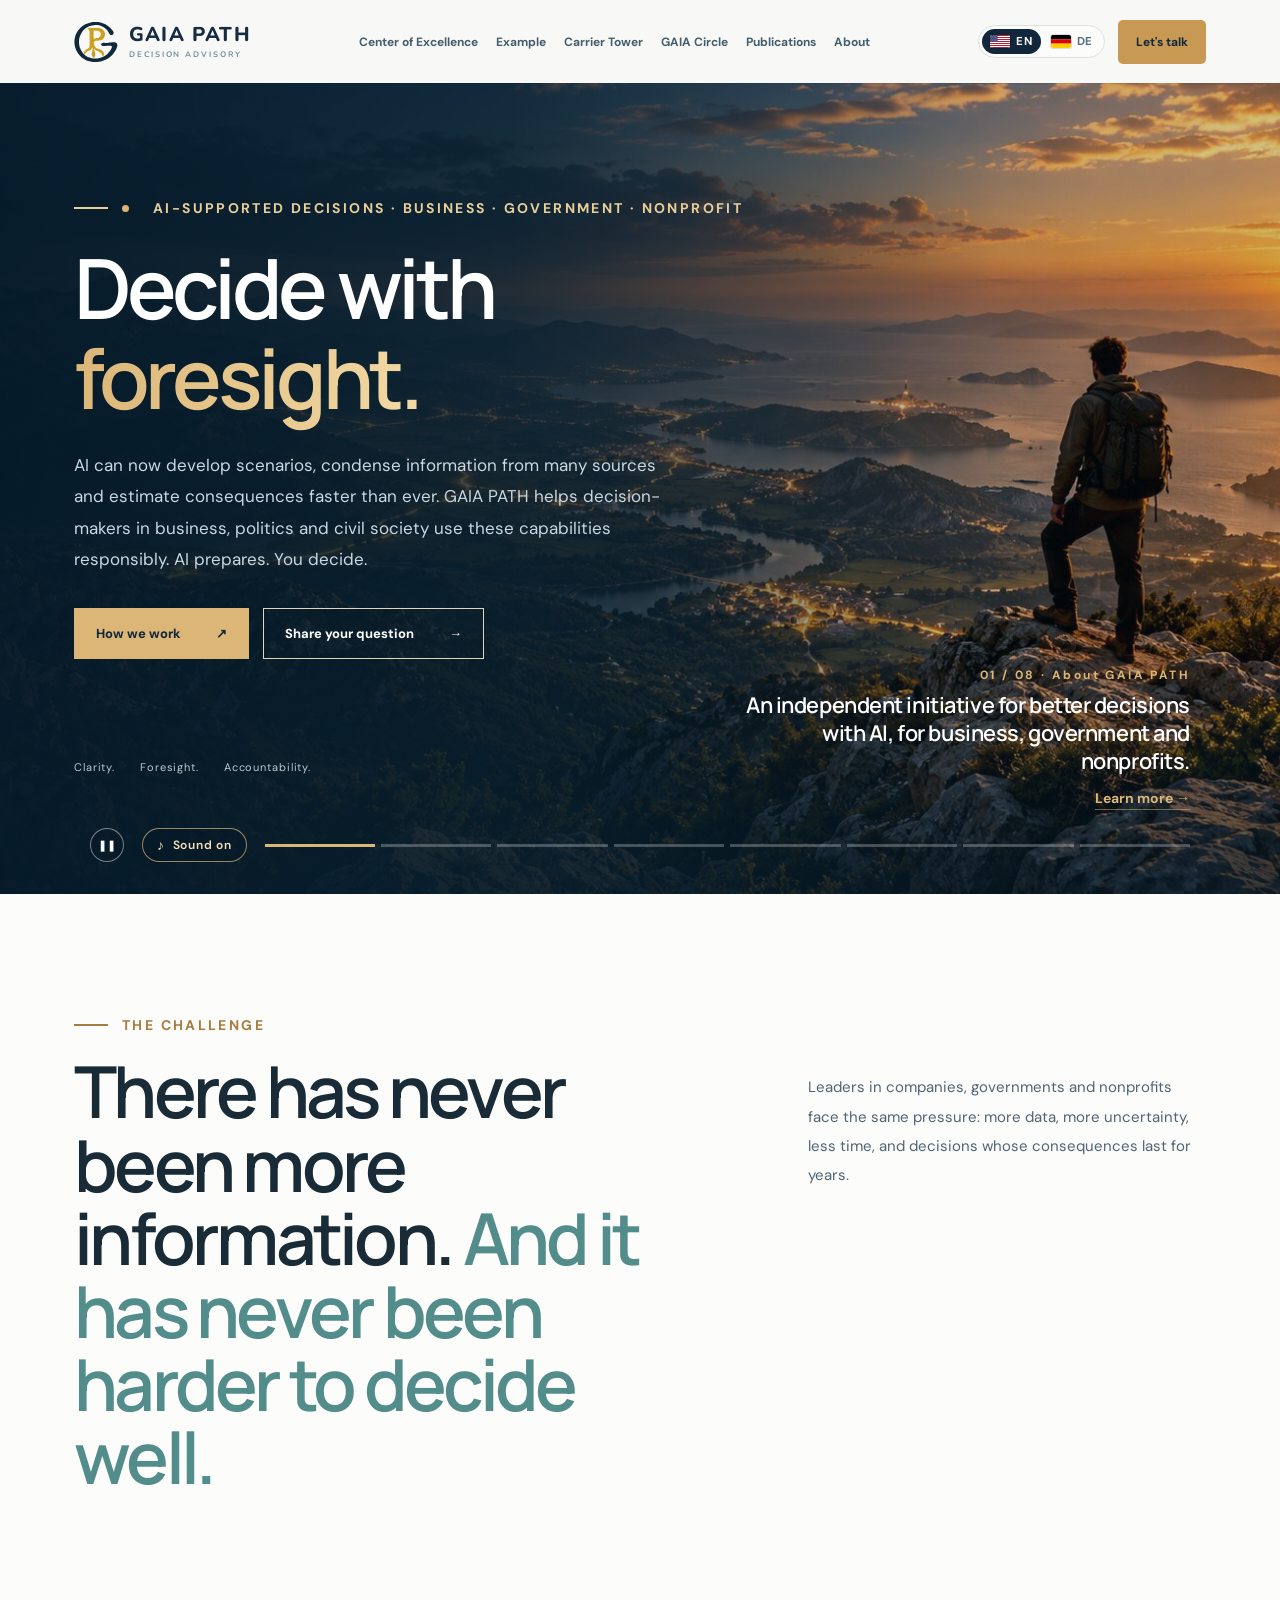
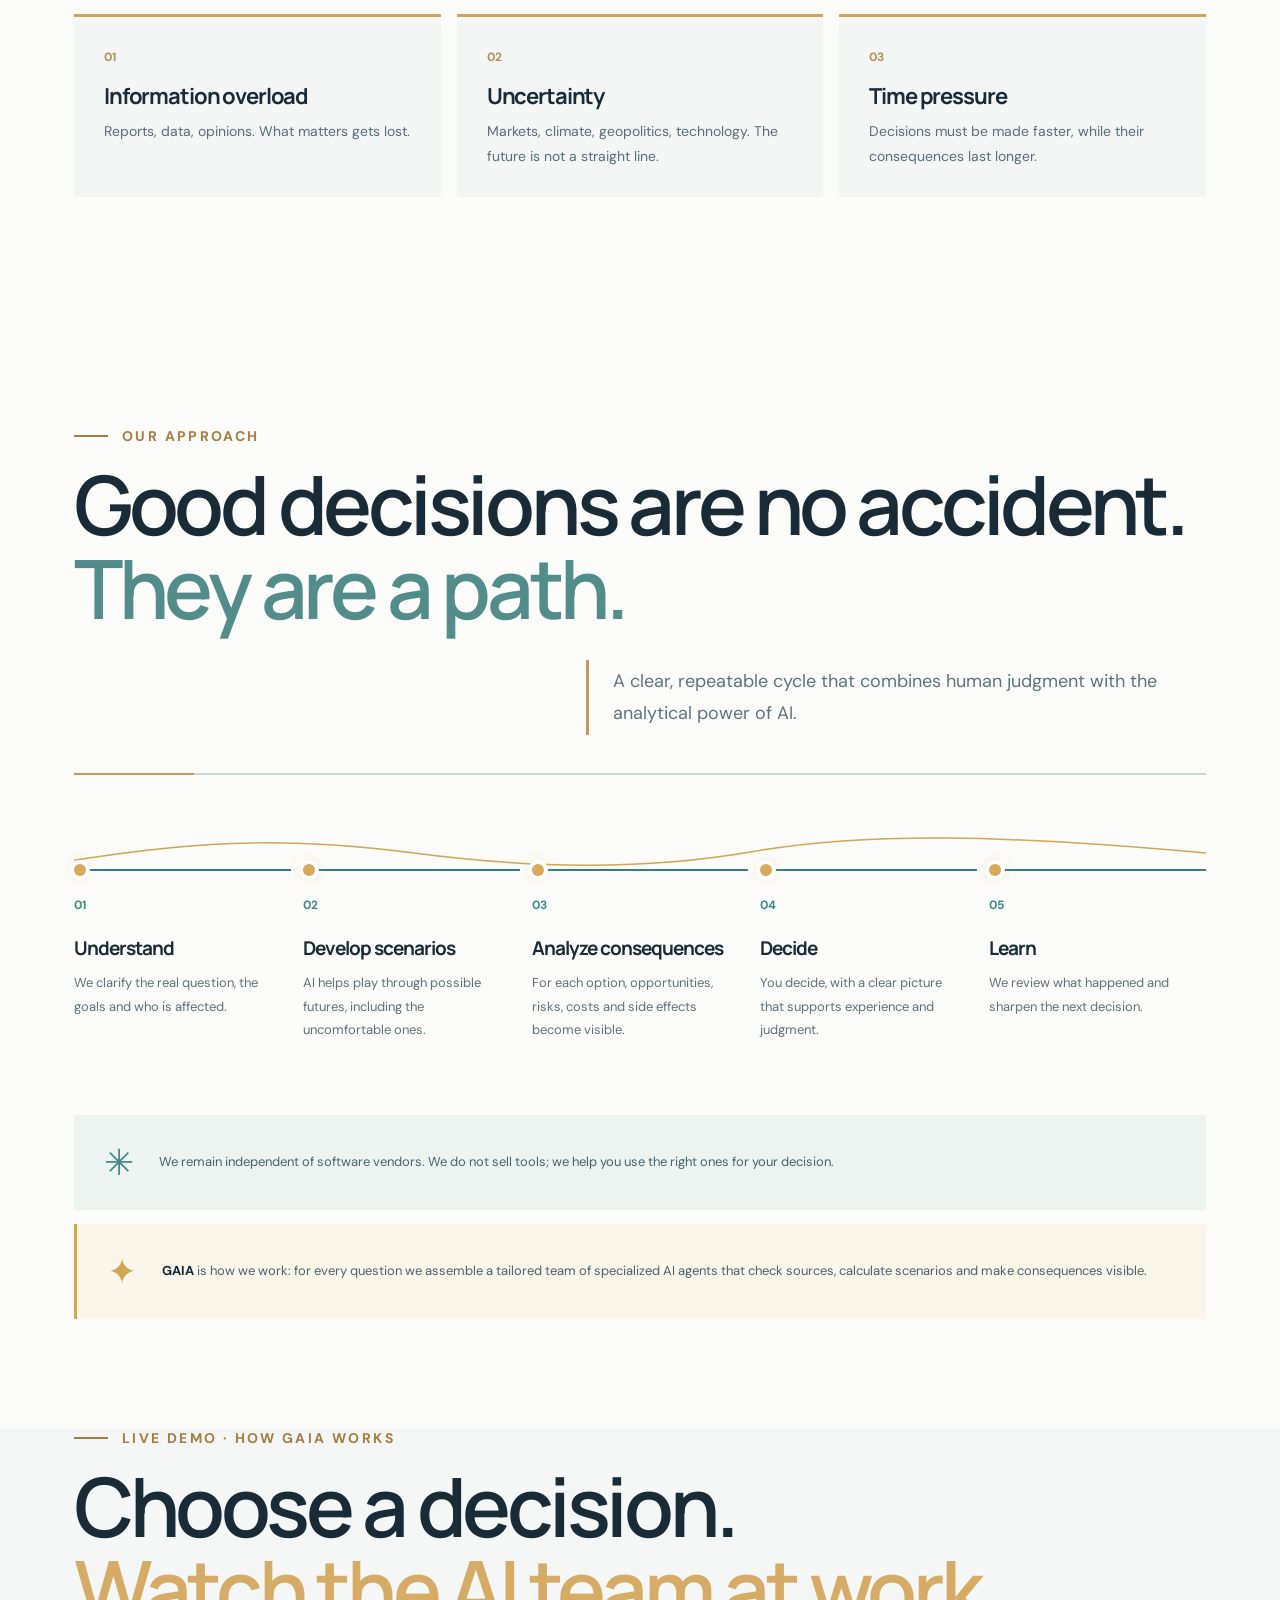
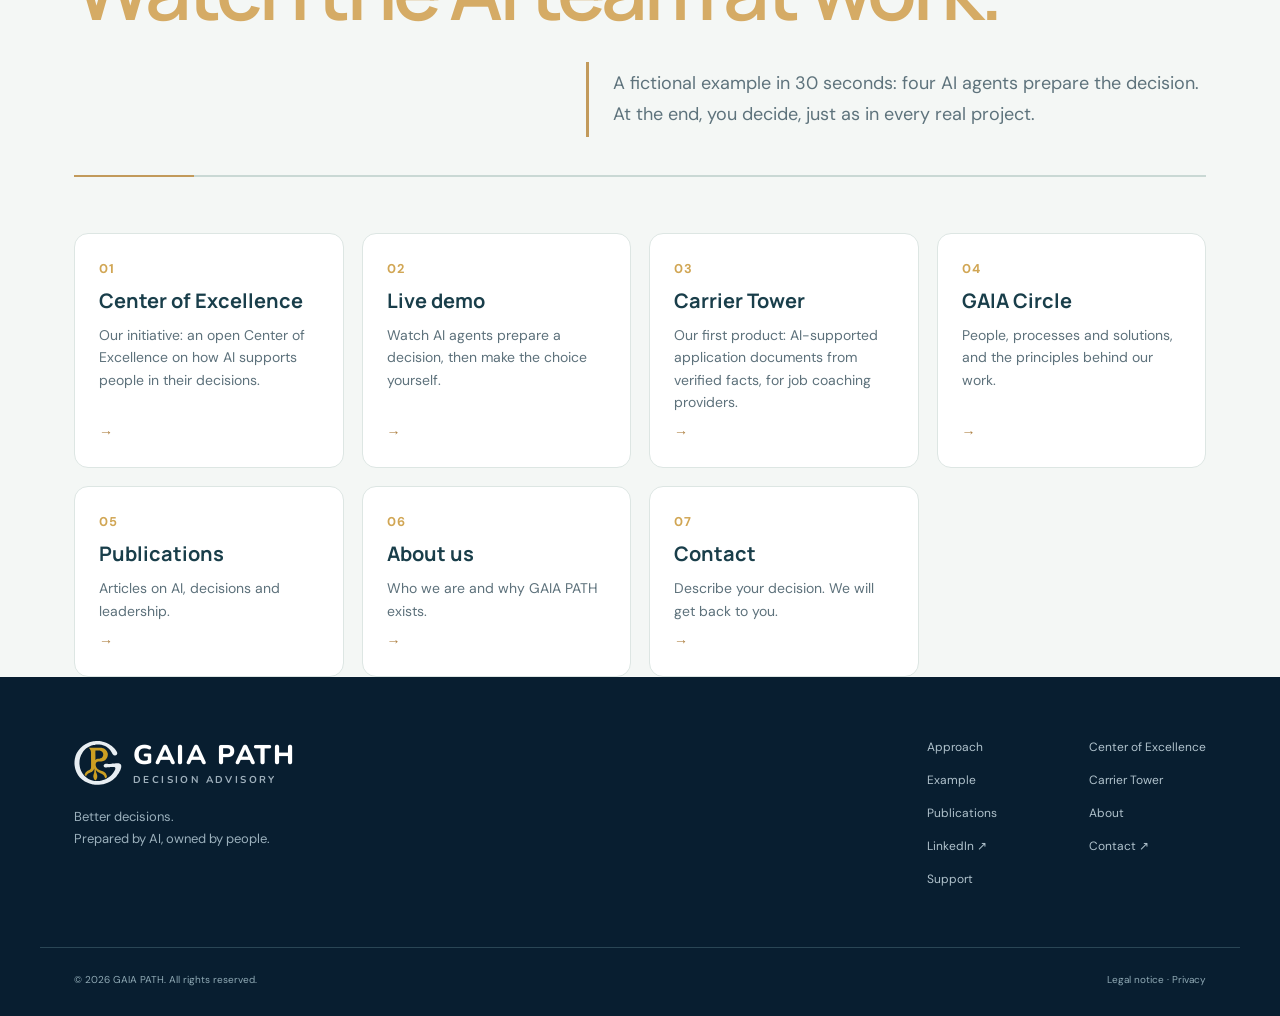
==== commit 549850c2: "Carrier Tower als Produktseite (DE+EN): Funktionen, Ablauf, fiktives Beispiel, Grundsätze, Datenschu" ====
--- a/index.html
+++ b/index.html
@@ -1,6 +1,6 @@
 <!doctype html><html lang="en"><head><meta charset="UTF-8"><meta name="viewport" content="width=device-width,initial-scale=1"><meta name="description" content="GAIA PATH — an independent initiative for AI-supported decisions in business, government and nonprofit organizations. AI prepares scenarios and analyses. People decide."><title>GAIA PATH — Better decisions with AI</title><link rel="icon" href="assets/logo.svg" type="image/svg+xml"><link rel="icon" href="assets/favicon-32.png" sizes="32x32" type="image/png"><link rel="apple-touch-icon" href="assets/apple-touch-icon.png"><meta property="og:type" content="website"><meta property="og:url" content="https://www.gaiapath.ai/"><meta property="og:title" content="GAIA PATH — Better decisions with AI"><meta property="og:description" content="An independent initiative for AI-supported decisions in business, government and nonprofit organizations. AI shows the ways. People decide."><meta property="og:image" content="https://www.gaiapath.ai/assets/og-image.png"><meta property="og:image:width" content="1200"><meta property="og:image:height" content="630"><meta name="twitter:card" content="summary_large_image"><meta name="theme-color" content="#11273b"><link rel="stylesheet" href="styles.css?v=34"></head><body>
-<header class="site-header"><a class="brand" href="#home" aria-label="GAIA PATH home"><span class="brand-mark"><svg viewBox="128 14 790 790" aria-hidden="true"><path d="M493.67,768.67C476.85,767.86 466.83,766.92 450.83,764.65C445.42,763.88 438.57,762.67 433.00,761.49C431.81,761.24 428.21,760.48 425.00,759.81C369.36,748.20 316.09,723.93 273.23,690.67C265.53,684.69 264.67,684.01 261.32,681.18C206.78,635.16 170.81,579.69 150.20,509.83C146.63,497.72 142.01,476.75 140.15,464.17C139.25,458.10 138.66,453.58 138.00,447.67C137.38,442.14 137.17,439.65 136.31,427.83C135.85,421.40 135.83,394.44 136.29,387.50C136.94,377.67 137.37,372.54 138.01,367.00C138.36,363.97 138.80,360.15 138.99,358.50C139.18,356.85 139.48,354.75 139.65,353.83C139.82,352.92 140.20,350.59 140.49,348.67C142.12,338.09 145.56,321.98 148.22,312.50C155.66,285.96 161.98,269.53 173.66,246.39C205.39,183.51 256.27,131.75 321.67,95.82C360.97,74.22 402.38,60.06 447.33,52.85C455.56,51.52 456.60,51.37 461.00,50.84C481.09,48.42 493.48,47.68 514.17,47.69C534.42,47.69 541.73,48.15 566.83,51.03C569.55,51.34 574.49,52.10 577.50,52.67C578.42,52.85 580.52,53.23 582.17,53.52C633.65,62.60 681.07,81.76 725.67,111.50C733.48,116.71 735.87,118.40 744.34,124.67C769.04,142.94 795.28,168.94 813.80,193.50C830.43,215.54 838.65,231.63 840.04,244.81C842.34,266.68 826.58,284.11 803.78,284.92C788.35,285.46 775.67,278.43 765.36,263.63C763.04,260.29 757.40,250.52 751.33,239.33C736.51,212.01 721.34,191.91 702.86,175.11C678.41,152.88 647.60,134.09 616.32,122.32C591.58,113.02 569.39,107.92 542.83,105.43C529.68,104.19 498.34,104.70 486.50,106.33C485.22,106.51 482.59,106.82 480.67,107.02C472.59,107.86 458.96,110.35 447.67,113.05C403.25,123.68 356.75,146.13 325.33,172.13C311.29,183.75 296.94,198.46 284.97,213.50C279.71,220.11 272.91,229.56 268.78,236.00C267.31,238.29 265.39,241.28 264.52,242.65C259.39,250.66 250.16,267.94 246.26,276.83C244.98,279.77 243.11,284.01 242.12,286.27C238.24,295.08 231.40,314.58 228.88,324.00C223.82,342.94 221.67,353.70 219.52,370.83C215.39,403.78 216.78,437.50 223.72,472.50C225.84,483.23 231.43,503.84 234.34,511.69C234.91,513.23 235.91,516.00 236.56,517.83C240.65,529.42 247.10,544.19 252.54,554.41C267.56,582.67 281.83,602.46 302.33,623.46C338.61,660.62 389.16,687.57 445.83,699.97C467.00,704.59 483.11,706.17 509.00,706.15C533.37,706.13 545.13,705.13 567.33,701.20C591.34,696.96 621.10,687.83 642.14,678.26C644.17,677.33 647.72,675.72 650.02,674.67C672.71,664.33 702.51,644.85 722.67,627.20C755.36,598.56 780.02,567.26 797.63,532.08C807.52,512.31 811.08,494.49 806.86,485.86C804.01,480.03 797.89,477.30 783.50,475.44C777.80,474.70 751.32,474.58 745.33,475.27C743.41,475.49 739.81,475.82 737.33,476.00C734.86,476.18 730.81,476.55 728.33,476.81C725.86,477.08 721.51,477.53 718.67,477.83C715.83,478.12 713.20,478.43 712.83,478.52C712.47,478.60 708.87,479.04 704.83,479.49C700.80,479.94 694.95,480.60 691.83,480.96C677.92,482.58 673.86,482.82 660.83,482.83C650.18,482.83 647.61,482.74 644.67,482.24C635.15,480.62 628.66,477.88 623.52,473.30C619.19,469.44 615.69,461.20 615.67,454.82C615.64,440.33 624.19,429.55 639.06,425.38C645.76,423.50 656.05,422.61 663.17,423.31C689.30,425.87 712.08,425.31 749.17,421.18C754.48,420.59 761.65,419.81 767.75,419.16C770.27,418.89 774.47,418.44 777.08,418.15C784.51,417.35 790.99,416.71 797.33,416.16C800.54,415.89 803.84,415.58 804.67,415.49C808.75,415.03 826.84,414.33 834.82,414.34C857.09,414.35 872.77,416.59 882.99,421.23C901.93,429.83 910.00,451.34 905.30,480.67C903.08,494.47 896.41,515.17 888.70,532.12C887.22,535.39 886.00,538.14 886.00,538.24C886.00,538.67 876.49,556.52 872.74,563.12C862.10,581.88 843.39,609.07 832.01,622.33C830.98,623.52 829.29,625.55 828.25,626.83C821.07,635.65 810.27,647.35 800.29,657.15C754.99,701.57 699.42,733.48 635.66,751.67C627.15,754.09 615.03,757.21 611.00,758.01C610.18,758.17 607.32,758.77 604.67,759.34C582.33,764.10 562.04,766.84 539.17,768.19C529.20,768.77 501.78,769.07 493.67,768.67Z" fill="currentColor" fill-rule="evenodd"/><path d="M474.50,691.36C470.16,691.09 470.15,691.09 465.56,684.39C453.58,666.92 448.32,653.49 446.48,635.67C445.01,621.37 446.77,609.78 454.18,585.10C458.79,569.76 459.74,565.88 461.28,556.33C463.17,544.65 463.44,539.95 463.42,520.00C463.39,503.48 463.19,500.30 462.17,500.28C461.98,500.27 461.29,501.74 460.63,503.55C454.06,521.54 445.44,534.71 432.97,545.80C422.28,555.32 413.79,560.22 396.00,567.16C371.93,576.54 360.74,583.09 348.71,594.83C340.17,603.17 332.48,614.45 329.00,623.76C327.20,628.57 326.48,628.53 320.29,623.22C312.94,616.91 304.43,607.57 303.07,604.33C302.41,602.76 302.83,600.57 305.21,593.23C311.34,574.31 324.19,557.68 341.63,546.09C348.59,541.47 353.65,538.77 371.67,530.06C395.75,518.43 405.55,506.05 408.24,483.83C408.90,478.38 408.88,483.67 408.73,362.00C408.61,260.04 408.35,234.13 407.35,226.65C405.52,212.82 400.66,199.70 393.13,188.28C389.29,182.45 382.41,173.52 377.50,168.00C375.79,166.08 374.05,164.05 373.63,163.50C373.21,162.95 372.37,161.94 371.77,161.25C370.54,159.85 370.42,159.29 371.20,158.51C371.88,157.83 563.36,157.92 571.33,158.61C576.66,159.07 585.69,160.18 589.67,160.86C637.67,169.06 670.77,198.63 681.62,243.00C682.18,245.29 682.74,247.84 682.85,248.67C682.97,249.49 683.26,251.37 683.51,252.83C684.31,257.53 685.10,269.86 684.88,274.17C682.92,312.69 667.67,342.26 639.61,361.94C623.01,373.58 602.72,380.74 579.00,383.34C573.89,383.90 560.87,384.30 547.17,384.32C531.03,384.35 526.01,384.81 517.33,387.06C496.34,392.52 484.40,409.38 484.34,433.67C484.28,459.67 494.50,484.06 513.50,503.20C528.28,518.08 543.75,526.28 576.00,536.33C596.99,542.87 606.94,546.94 618.83,553.83C642.94,567.80 659.38,589.24 667.40,617.17C669.95,626.02 671.80,637.55 671.20,640.76C670.77,643.05 667.02,646.71 660.33,651.37C659.14,652.20 656.44,654.09 654.33,655.57C649.60,658.88 644.20,662.01 642.85,662.23C641.27,662.48 640.85,661.70 639.33,655.67C632.28,627.59 618.79,608.17 595.67,592.78C586.60,586.75 577.68,582.60 559.17,575.80C540.15,568.81 532.36,565.13 522.00,558.21C509.76,550.05 501.48,542.00 492.34,529.38C488.92,524.66 488.81,524.74 488.91,531.84C488.99,537.56 489.37,540.74 490.88,548.33C493.26,560.35 494.86,565.98 500.82,583.33C509.81,609.55 511.17,615.93 511.10,631.51C511.01,652.91 505.83,667.97 491.18,689.44C489.83,691.40 488.81,691.68 482.93,691.61C480.13,691.58 476.33,691.46 474.50,691.36Z M486.12,355.42C495.36,346.57 504.61,342.28 519.83,339.77C521.73,339.46 527.06,339.18 534.33,339.00C552.84,338.55 561.54,336.76 573.00,331.04C599.77,317.67 613.81,288.63 608.33,257.91C603.74,232.15 586.23,213.45 560.81,207.16C551.52,204.86 552.63,204.92 515.60,204.77C482.04,204.63 482.04,204.63 481.34,205.33C480.64,206.03 480.64,206.03 480.74,281.93C480.83,358.02 480.85,359.33 481.86,359.33C481.95,359.33 483.87,357.57 486.12,355.42Z" fill="#cc9f22" fill-rule="evenodd"/></svg></span><span class="brand-name">GAIA PATH<small>DECISION ADVISORY</small></span></a><nav class="desktop-nav" aria-label="Primary"><a href="#services" data-i="navServices">Center of Excellence</a><a href="#example" data-i="navExample">Example</a><a href="#circle" data-i="navCircle">GAIA Circle</a><a href="#publications" data-i="navPubs">Publications</a><a href="#about" data-i="navAbout">About</a></nav><div class="nav-actions"><div class="language lang-switch" id="language" role="group" aria-label="Language"><button type="button" data-lang="en" aria-pressed="true"><svg class="flag" viewBox="0 0 190 100" preserveAspectRatio="xMidYMid slice" aria-hidden="true"><rect width="190" height="100" fill="#fff"/><rect y="0.00" width="190" height="7.69" fill="#B22234"/><rect y="15.38" width="190" height="7.69" fill="#B22234"/><rect y="30.77" width="190" height="7.69" fill="#B22234"/><rect y="46.15" width="190" height="7.69" fill="#B22234"/><rect y="61.54" width="190" height="7.69" fill="#B22234"/><rect y="76.92" width="190" height="7.69" fill="#B22234"/><rect y="92.31" width="190" height="7.69" fill="#B22234"/><rect width="76" height="53.85" fill="#3C3B6E"/><g fill="#fff"><circle cx="6.3" cy="5.4" r="1.9"/><circle cx="19.0" cy="5.4" r="1.9"/><circle cx="31.7" cy="5.4" r="1.9"/><circle cx="44.3" cy="5.4" r="1.9"/><circle cx="57.0" cy="5.4" r="1.9"/><circle cx="69.7" cy="5.4" r="1.9"/><circle cx="12.7" cy="10.8" r="1.9"/><circle cx="25.3" cy="10.8" r="1.9"/><circle cx="38.0" cy="10.8" r="1.9"/><circle cx="50.7" cy="10.8" r="1.9"/><circle cx="63.3" cy="10.8" r="1.9"/><circle cx="6.3" cy="16.1" r="1.9"/><circle cx="19.0" cy="16.1" r="1.9"/><circle cx="31.7" cy="16.1" r="1.9"/><circle cx="44.3" cy="16.1" r="1.9"/><circle cx="57.0" cy="16.1" r="1.9"/><circle cx="69.7" cy="16.1" r="1.9"/><circle cx="12.7" cy="21.5" r="1.9"/><circle cx="25.3" cy="21.5" r="1.9"/><circle cx="38.0" cy="21.5" r="1.9"/><circle cx="50.7" cy="21.5" r="1.9"/><circle cx="63.3" cy="21.5" r="1.9"/><circle cx="6.3" cy="26.9" r="1.9"/><circle cx="19.0" cy="26.9" r="1.9"/><circle cx="31.7" cy="26.9" r="1.9"/><circle cx="44.3" cy="26.9" r="1.9"/><circle cx="57.0" cy="26.9" r="1.9"/><circle cx="69.7" cy="26.9" r="1.9"/><circle cx="12.7" cy="32.3" r="1.9"/><circle cx="25.3" cy="32.3" r="1.9"/><circle cx="38.0" cy="32.3" r="1.9"/><circle cx="50.7" cy="32.3" r="1.9"/><circle cx="63.3" cy="32.3" r="1.9"/><circle cx="6.3" cy="37.7" r="1.9"/><circle cx="19.0" cy="37.7" r="1.9"/><circle cx="31.7" cy="37.7" r="1.9"/><circle cx="44.3" cy="37.7" r="1.9"/><circle cx="57.0" cy="37.7" r="1.9"/><circle cx="69.7" cy="37.7" r="1.9"/><circle cx="12.7" cy="43.0" r="1.9"/><circle cx="25.3" cy="43.0" r="1.9"/><circle cx="38.0" cy="43.0" r="1.9"/><circle cx="50.7" cy="43.0" r="1.9"/><circle cx="63.3" cy="43.0" r="1.9"/><circle cx="6.3" cy="48.4" r="1.9"/><circle cx="19.0" cy="48.4" r="1.9"/><circle cx="31.7" cy="48.4" r="1.9"/><circle cx="44.3" cy="48.4" r="1.9"/><circle cx="57.0" cy="48.4" r="1.9"/><circle cx="69.7" cy="48.4" r="1.9"/></g></svg><span>EN</span></button><button type="button" data-lang="de" aria-pressed="false"><svg class="flag" viewBox="0 0 5 3" preserveAspectRatio="none" aria-hidden="true"><rect width="5" height="1" fill="#000"/><rect y="1" width="5" height="1" fill="#DD0000"/><rect y="2" width="5" height="1" fill="#FFCE00"/></svg><span>DE</span></button></div><a class="nav-cta" href="#contact" data-i="navContact">Let's talk <span>↗</span></a><button class="menu-toggle" id="menuToggle" aria-label="Open menu" aria-expanded="false">☰</button></div></header>
-<nav class="mobile-nav" id="mobileNav" aria-label="Mobile"><a href="#approach" data-i="navCycle">Approach</a><a href="#services" data-i="navServices">Center of Excellence</a><a href="#example" data-i="navExample">Example</a><a href="#circle" data-i="navCircle">GAIA Circle</a><a href="#publications" data-i="navPubs">Publications</a><a href="#about" data-i="navAbout">About</a><a href="#uses" data-i="navUse">Use cases</a><a href="#contact" data-i="navContact">Let's talk</a></nav>
+<header class="site-header"><a class="brand" href="#home" aria-label="GAIA PATH home"><span class="brand-mark"><svg viewBox="128 14 790 790" aria-hidden="true"><path d="M493.67,768.67C476.85,767.86 466.83,766.92 450.83,764.65C445.42,763.88 438.57,762.67 433.00,761.49C431.81,761.24 428.21,760.48 425.00,759.81C369.36,748.20 316.09,723.93 273.23,690.67C265.53,684.69 264.67,684.01 261.32,681.18C206.78,635.16 170.81,579.69 150.20,509.83C146.63,497.72 142.01,476.75 140.15,464.17C139.25,458.10 138.66,453.58 138.00,447.67C137.38,442.14 137.17,439.65 136.31,427.83C135.85,421.40 135.83,394.44 136.29,387.50C136.94,377.67 137.37,372.54 138.01,367.00C138.36,363.97 138.80,360.15 138.99,358.50C139.18,356.85 139.48,354.75 139.65,353.83C139.82,352.92 140.20,350.59 140.49,348.67C142.12,338.09 145.56,321.98 148.22,312.50C155.66,285.96 161.98,269.53 173.66,246.39C205.39,183.51 256.27,131.75 321.67,95.82C360.97,74.22 402.38,60.06 447.33,52.85C455.56,51.52 456.60,51.37 461.00,50.84C481.09,48.42 493.48,47.68 514.17,47.69C534.42,47.69 541.73,48.15 566.83,51.03C569.55,51.34 574.49,52.10 577.50,52.67C578.42,52.85 580.52,53.23 582.17,53.52C633.65,62.60 681.07,81.76 725.67,111.50C733.48,116.71 735.87,118.40 744.34,124.67C769.04,142.94 795.28,168.94 813.80,193.50C830.43,215.54 838.65,231.63 840.04,244.81C842.34,266.68 826.58,284.11 803.78,284.92C788.35,285.46 775.67,278.43 765.36,263.63C763.04,260.29 757.40,250.52 751.33,239.33C736.51,212.01 721.34,191.91 702.86,175.11C678.41,152.88 647.60,134.09 616.32,122.32C591.58,113.02 569.39,107.92 542.83,105.43C529.68,104.19 498.34,104.70 486.50,106.33C485.22,106.51 482.59,106.82 480.67,107.02C472.59,107.86 458.96,110.35 447.67,113.05C403.25,123.68 356.75,146.13 325.33,172.13C311.29,183.75 296.94,198.46 284.97,213.50C279.71,220.11 272.91,229.56 268.78,236.00C267.31,238.29 265.39,241.28 264.52,242.65C259.39,250.66 250.16,267.94 246.26,276.83C244.98,279.77 243.11,284.01 242.12,286.27C238.24,295.08 231.40,314.58 228.88,324.00C223.82,342.94 221.67,353.70 219.52,370.83C215.39,403.78 216.78,437.50 223.72,472.50C225.84,483.23 231.43,503.84 234.34,511.69C234.91,513.23 235.91,516.00 236.56,517.83C240.65,529.42 247.10,544.19 252.54,554.41C267.56,582.67 281.83,602.46 302.33,623.46C338.61,660.62 389.16,687.57 445.83,699.97C467.00,704.59 483.11,706.17 509.00,706.15C533.37,706.13 545.13,705.13 567.33,701.20C591.34,696.96 621.10,687.83 642.14,678.26C644.17,677.33 647.72,675.72 650.02,674.67C672.71,664.33 702.51,644.85 722.67,627.20C755.36,598.56 780.02,567.26 797.63,532.08C807.52,512.31 811.08,494.49 806.86,485.86C804.01,480.03 797.89,477.30 783.50,475.44C777.80,474.70 751.32,474.58 745.33,475.27C743.41,475.49 739.81,475.82 737.33,476.00C734.86,476.18 730.81,476.55 728.33,476.81C725.86,477.08 721.51,477.53 718.67,477.83C715.83,478.12 713.20,478.43 712.83,478.52C712.47,478.60 708.87,479.04 704.83,479.49C700.80,479.94 694.95,480.60 691.83,480.96C677.92,482.58 673.86,482.82 660.83,482.83C650.18,482.83 647.61,482.74 644.67,482.24C635.15,480.62 628.66,477.88 623.52,473.30C619.19,469.44 615.69,461.20 615.67,454.82C615.64,440.33 624.19,429.55 639.06,425.38C645.76,423.50 656.05,422.61 663.17,423.31C689.30,425.87 712.08,425.31 749.17,421.18C754.48,420.59 761.65,419.81 767.75,419.16C770.27,418.89 774.47,418.44 777.08,418.15C784.51,417.35 790.99,416.71 797.33,416.16C800.54,415.89 803.84,415.58 804.67,415.49C808.75,415.03 826.84,414.33 834.82,414.34C857.09,414.35 872.77,416.59 882.99,421.23C901.93,429.83 910.00,451.34 905.30,480.67C903.08,494.47 896.41,515.17 888.70,532.12C887.22,535.39 886.00,538.14 886.00,538.24C886.00,538.67 876.49,556.52 872.74,563.12C862.10,581.88 843.39,609.07 832.01,622.33C830.98,623.52 829.29,625.55 828.25,626.83C821.07,635.65 810.27,647.35 800.29,657.15C754.99,701.57 699.42,733.48 635.66,751.67C627.15,754.09 615.03,757.21 611.00,758.01C610.18,758.17 607.32,758.77 604.67,759.34C582.33,764.10 562.04,766.84 539.17,768.19C529.20,768.77 501.78,769.07 493.67,768.67Z" fill="currentColor" fill-rule="evenodd"/><path d="M474.50,691.36C470.16,691.09 470.15,691.09 465.56,684.39C453.58,666.92 448.32,653.49 446.48,635.67C445.01,621.37 446.77,609.78 454.18,585.10C458.79,569.76 459.74,565.88 461.28,556.33C463.17,544.65 463.44,539.95 463.42,520.00C463.39,503.48 463.19,500.30 462.17,500.28C461.98,500.27 461.29,501.74 460.63,503.55C454.06,521.54 445.44,534.71 432.97,545.80C422.28,555.32 413.79,560.22 396.00,567.16C371.93,576.54 360.74,583.09 348.71,594.83C340.17,603.17 332.48,614.45 329.00,623.76C327.20,628.57 326.48,628.53 320.29,623.22C312.94,616.91 304.43,607.57 303.07,604.33C302.41,602.76 302.83,600.57 305.21,593.23C311.34,574.31 324.19,557.68 341.63,546.09C348.59,541.47 353.65,538.77 371.67,530.06C395.75,518.43 405.55,506.05 408.24,483.83C408.90,478.38 408.88,483.67 408.73,362.00C408.61,260.04 408.35,234.13 407.35,226.65C405.52,212.82 400.66,199.70 393.13,188.28C389.29,182.45 382.41,173.52 377.50,168.00C375.79,166.08 374.05,164.05 373.63,163.50C373.21,162.95 372.37,161.94 371.77,161.25C370.54,159.85 370.42,159.29 371.20,158.51C371.88,157.83 563.36,157.92 571.33,158.61C576.66,159.07 585.69,160.18 589.67,160.86C637.67,169.06 670.77,198.63 681.62,243.00C682.18,245.29 682.74,247.84 682.85,248.67C682.97,249.49 683.26,251.37 683.51,252.83C684.31,257.53 685.10,269.86 684.88,274.17C682.92,312.69 667.67,342.26 639.61,361.94C623.01,373.58 602.72,380.74 579.00,383.34C573.89,383.90 560.87,384.30 547.17,384.32C531.03,384.35 526.01,384.81 517.33,387.06C496.34,392.52 484.40,409.38 484.34,433.67C484.28,459.67 494.50,484.06 513.50,503.20C528.28,518.08 543.75,526.28 576.00,536.33C596.99,542.87 606.94,546.94 618.83,553.83C642.94,567.80 659.38,589.24 667.40,617.17C669.95,626.02 671.80,637.55 671.20,640.76C670.77,643.05 667.02,646.71 660.33,651.37C659.14,652.20 656.44,654.09 654.33,655.57C649.60,658.88 644.20,662.01 642.85,662.23C641.27,662.48 640.85,661.70 639.33,655.67C632.28,627.59 618.79,608.17 595.67,592.78C586.60,586.75 577.68,582.60 559.17,575.80C540.15,568.81 532.36,565.13 522.00,558.21C509.76,550.05 501.48,542.00 492.34,529.38C488.92,524.66 488.81,524.74 488.91,531.84C488.99,537.56 489.37,540.74 490.88,548.33C493.26,560.35 494.86,565.98 500.82,583.33C509.81,609.55 511.17,615.93 511.10,631.51C511.01,652.91 505.83,667.97 491.18,689.44C489.83,691.40 488.81,691.68 482.93,691.61C480.13,691.58 476.33,691.46 474.50,691.36Z M486.12,355.42C495.36,346.57 504.61,342.28 519.83,339.77C521.73,339.46 527.06,339.18 534.33,339.00C552.84,338.55 561.54,336.76 573.00,331.04C599.77,317.67 613.81,288.63 608.33,257.91C603.74,232.15 586.23,213.45 560.81,207.16C551.52,204.86 552.63,204.92 515.60,204.77C482.04,204.63 482.04,204.63 481.34,205.33C480.64,206.03 480.64,206.03 480.74,281.93C480.83,358.02 480.85,359.33 481.86,359.33C481.95,359.33 483.87,357.57 486.12,355.42Z" fill="#cc9f22" fill-rule="evenodd"/></svg></span><span class="brand-name">GAIA PATH<small>DECISION ADVISORY</small></span></a><nav class="desktop-nav" aria-label="Primary"><a href="#services" data-i="navServices">Center of Excellence</a><a href="#example" data-i="navExample">Example</a><a href="carrier-tower.html" class="nav-ct">Carrier Tower</a><a href="#circle" data-i="navCircle">GAIA Circle</a><a href="#publications" data-i="navPubs">Publications</a><a href="#about" data-i="navAbout">About</a></nav><div class="nav-actions"><div class="language lang-switch" id="language" role="group" aria-label="Language"><button type="button" data-lang="en" aria-pressed="true"><svg class="flag" viewBox="0 0 190 100" preserveAspectRatio="xMidYMid slice" aria-hidden="true"><rect width="190" height="100" fill="#fff"/><rect y="0.00" width="190" height="7.69" fill="#B22234"/><rect y="15.38" width="190" height="7.69" fill="#B22234"/><rect y="30.77" width="190" height="7.69" fill="#B22234"/><rect y="46.15" width="190" height="7.69" fill="#B22234"/><rect y="61.54" width="190" height="7.69" fill="#B22234"/><rect y="76.92" width="190" height="7.69" fill="#B22234"/><rect y="92.31" width="190" height="7.69" fill="#B22234"/><rect width="76" height="53.85" fill="#3C3B6E"/><g fill="#fff"><circle cx="6.3" cy="5.4" r="1.9"/><circle cx="19.0" cy="5.4" r="1.9"/><circle cx="31.7" cy="5.4" r="1.9"/><circle cx="44.3" cy="5.4" r="1.9"/><circle cx="57.0" cy="5.4" r="1.9"/><circle cx="69.7" cy="5.4" r="1.9"/><circle cx="12.7" cy="10.8" r="1.9"/><circle cx="25.3" cy="10.8" r="1.9"/><circle cx="38.0" cy="10.8" r="1.9"/><circle cx="50.7" cy="10.8" r="1.9"/><circle cx="63.3" cy="10.8" r="1.9"/><circle cx="6.3" cy="16.1" r="1.9"/><circle cx="19.0" cy="16.1" r="1.9"/><circle cx="31.7" cy="16.1" r="1.9"/><circle cx="44.3" cy="16.1" r="1.9"/><circle cx="57.0" cy="16.1" r="1.9"/><circle cx="69.7" cy="16.1" r="1.9"/><circle cx="12.7" cy="21.5" r="1.9"/><circle cx="25.3" cy="21.5" r="1.9"/><circle cx="38.0" cy="21.5" r="1.9"/><circle cx="50.7" cy="21.5" r="1.9"/><circle cx="63.3" cy="21.5" r="1.9"/><circle cx="6.3" cy="26.9" r="1.9"/><circle cx="19.0" cy="26.9" r="1.9"/><circle cx="31.7" cy="26.9" r="1.9"/><circle cx="44.3" cy="26.9" r="1.9"/><circle cx="57.0" cy="26.9" r="1.9"/><circle cx="69.7" cy="26.9" r="1.9"/><circle cx="12.7" cy="32.3" r="1.9"/><circle cx="25.3" cy="32.3" r="1.9"/><circle cx="38.0" cy="32.3" r="1.9"/><circle cx="50.7" cy="32.3" r="1.9"/><circle cx="63.3" cy="32.3" r="1.9"/><circle cx="6.3" cy="37.7" r="1.9"/><circle cx="19.0" cy="37.7" r="1.9"/><circle cx="31.7" cy="37.7" r="1.9"/><circle cx="44.3" cy="37.7" r="1.9"/><circle cx="57.0" cy="37.7" r="1.9"/><circle cx="69.7" cy="37.7" r="1.9"/><circle cx="12.7" cy="43.0" r="1.9"/><circle cx="25.3" cy="43.0" r="1.9"/><circle cx="38.0" cy="43.0" r="1.9"/><circle cx="50.7" cy="43.0" r="1.9"/><circle cx="63.3" cy="43.0" r="1.9"/><circle cx="6.3" cy="48.4" r="1.9"/><circle cx="19.0" cy="48.4" r="1.9"/><circle cx="31.7" cy="48.4" r="1.9"/><circle cx="44.3" cy="48.4" r="1.9"/><circle cx="57.0" cy="48.4" r="1.9"/><circle cx="69.7" cy="48.4" r="1.9"/></g></svg><span>EN</span></button><button type="button" data-lang="de" aria-pressed="false"><svg class="flag" viewBox="0 0 5 3" preserveAspectRatio="none" aria-hidden="true"><rect width="5" height="1" fill="#000"/><rect y="1" width="5" height="1" fill="#DD0000"/><rect y="2" width="5" height="1" fill="#FFCE00"/></svg><span>DE</span></button></div><a class="nav-cta" href="#contact" data-i="navContact">Let's talk <span>↗</span></a><button class="menu-toggle" id="menuToggle" aria-label="Open menu" aria-expanded="false">☰</button></div></header>
+<nav class="mobile-nav" id="mobileNav" aria-label="Mobile"><a href="#approach" data-i="navCycle">Approach</a><a href="#services" data-i="navServices">Center of Excellence</a><a href="#example" data-i="navExample">Example</a><a href="carrier-tower.html">Carrier Tower</a><a href="#circle" data-i="navCircle">GAIA Circle</a><a href="#publications" data-i="navPubs">Publications</a><a href="#about" data-i="navAbout">About</a><a href="#uses" data-i="navUse">Use cases</a><a href="#contact" data-i="navContact">Let's talk</a></nav>
 <main>
 <section class="hero section" id="home" data-view="home"><div class="film hero-film" id="film" aria-roledescription="carousel" aria-label="GAIA PATH"><div class="film-stage" id="filmStage"></div><div class="film-ui"><button type="button" class="film-toggle" id="filmToggle" aria-label="Pause">❚❚</button><button type="button" class="film-sound" id="filmSound" aria-pressed="false"><span class="film-sound-ico" aria-hidden="true">♪</span><span data-i="soundOn">Sound on</span></button><audio id="filmAudio" src="assets/the-path-ahead.mp3" loop preload="none"></audio><div class="film-bars" id="filmBars"></div></div></div><div class="hero-inner container"><div class="eyebrow light"><span class="dot"></span><span data-i="heroEyebrow"></span></div><h1 data-i="heroTitle"></h1><p class="hero-lede" data-i="heroText"></p><div class="hero-buttons"><a href="#approach" class="btn btn-light"><span data-i="heroPrimary"></span><span>↗</span></a><a href="#contact" class="btn btn-outline"><span data-i="heroSecondary"></span><span>→</span></a></div><div class="hero-footer"><span data-i="heroFootA"></span><span data-i="heroFootB"></span><span data-i="heroFootC"></span></div></div></section>
 
@@ -30,8 +30,8 @@
 
 <section class="pubs section" id="publications" data-view="publications"><div class="container"><div class="section-top"><div><p class="eyebrow" data-i="pubEye"></p><h2 data-i="pubTitle"></h2></div><p class="section-aside" data-i="pubDesc"></p></div><div class="pub-grid" id="pubGrid"></div></div></section>
 
-<section class="about section container" id="about" data-view="about"><div class="about-picture about-landscape"><img src="assets/hero-nature.jpg" loading="lazy" alt="Open Mediterranean mountain landscape, symbolizing perspective"><div class="photo-tag" data-i="aboutCaption"></div></div><div class="about-copy"><p class="eyebrow" data-i="aboutEye"></p><h2 data-i="aboutTitle"></h2><p data-i="aboutP1"></p><p data-i="aboutP3"></p></div></section>
+<section class="about section container" id="about" data-view="about"><div class="about-picture about-landscape"><img src="assets/hero-nature.jpg" loading="lazy" alt="Open Mediterranean mountain landscape, symbolizing perspective"><div class="photo-tag" data-i="aboutCaption"></div></div><div class="about-copy"><p class="eyebrow" data-i="aboutEye"></p><h2 data-i="aboutTitle"></h2><p data-i="aboutP1"></p><p data-i="aboutP2"></p><p data-i="aboutP3"></p><p class="about-links"><a class="text-link" href="https://www.linkedin.com/in/leonidas-shariati" target="_blank" rel="noopener"><span data-i="aboutLinkedIn"></span> ↗</a><a class="text-link" href="mailto:leonidas@gaiapath.ai">leonidas@gaiapath.ai ↗</a></p><a class="founder-editorial-link" id="founderEditorialLink" href="founder.html"><span class="founder-editorial-symbol">✦</span><span><strong data-i="founderEditorialTitle"></strong><small data-i="founderEditorialTeaser"></small></span><span aria-hidden="true">↗</span></a></div></section>
 
 <section class="contact section" id="contact" data-view="contact"><div class="container contact-inner"><div><p class="eyebrow light" data-i="contactEye"></p><h2 data-i="contactTitle"></h2><p data-i="contactDesc"></p><ul class="channels"><li><span class="ch-label" data-i="chNew"></span><a href="mailto:contact@gaiapath.ai">contact@gaiapath.ai</a><small data-i="chNewText"></small></li><li><span class="ch-label" data-i="chFounder"></span><a href="mailto:leonidas@gaiapath.ai">leonidas@gaiapath.ai</a><small data-i="chFounderText"></small></li><li class="ch-support" id="support"><span class="ch-label" data-i="chSupport"></span><a href="mailto:anda@gaiapath.ai">anda@gaiapath.ai</a><small data-i="chSupportText"></small></li></ul><p><a class="email-link" href="https://www.linkedin.com/in/leonidas-shariati" target="_blank" rel="noopener">LinkedIn ↗</a></p></div><form class="challenge-card" id="contactForm" novalidate><label for="challengeText" data-i="challengeDetail"></label><textarea id="challengeText" name="message" rows="5" data-placeholder-i="challengePlaceholder" required></textarea><label for="cfEmail" data-i="cfEmail"></label><input id="cfEmail" name="email" type="email" autocomplete="email" required><label for="cfTo" data-i="cfTo"></label><select id="cfTo" name="to"><option value="contact@gaiapath.ai" data-i="cfToContact"></option><option value="leonidas@gaiapath.ai" data-i="cfToFounder"></option><option value="anda@gaiapath.ai" data-i="cfToSupport"></option></select><input type="text" name="_honey" class="hp" tabindex="-1" autocomplete="off" aria-hidden="true"><button id="composeMail" type="submit" class="btn btn-dark"><span data-i="challengeSend"></span><span>↗</span></button><p class="form-status" id="formStatus" role="status" aria-live="polite"></p><p class="form-note" data-i="challengeNote"></p></form></div></div></section>
-</main><footer><div class="container footer-top"><div><div class="footer-brand"><img src="assets/logo-light.svg" alt="" width="48" height="48"><span>GAIA PATH<small>DECISION ADVISORY</small></span></div><p data-i="footerLine"></p></div><div class="footer-links"><a href="#approach" data-i="navCycle">Approach</a><a href="#services" data-i="navServices">Center of Excellence</a><a href="#example" data-i="navExample">Example</a><a href="#publications" data-i="navPubs">Publications</a><a href="#about" data-i="navAbout">About</a><a href="https://www.linkedin.com/in/leonidas-shariati" target="_blank" rel="noopener">LinkedIn ↗</a><a href="mailto:contact@gaiapath.ai">Contact ↗</a><a href="#support" data-i="chSupport">Support</a></div></div><div class="container footer-bottom"><span>© <span id="year">2026</span> GAIA PATH. <span data-i="footerRights"></span></span><span data-i="footerLegal"></span></div></footer>
-<script src="app.js?v=38"></script></body></html>
+</main><footer><div class="container footer-top"><div><div class="footer-brand"><img src="assets/logo-light.svg" alt="" width="48" height="48"><span>GAIA PATH<small>DECISION ADVISORY</small></span></div><p data-i="footerLine"></p></div><div class="footer-links"><a href="#approach" data-i="navCycle">Approach</a><a href="#services" data-i="navServices">Center of Excellence</a><a href="#example" data-i="navExample">Example</a><a href="carrier-tower.html">Carrier Tower</a><a href="#publications" data-i="navPubs">Publications</a><a href="#about" data-i="navAbout">About</a><a href="https://www.linkedin.com/in/leonidas-shariati" target="_blank" rel="noopener">LinkedIn ↗</a><a href="mailto:contact@gaiapath.ai">Contact ↗</a><a href="#support" data-i="chSupport">Support</a></div></div><div class="container footer-bottom"><span>© <span id="year">2026</span> GAIA PATH. <span data-i="footerRights"></span></span><span data-i="footerLegal"></span></div></footer>
+<script src="app.js?v=40"></script></body></html>
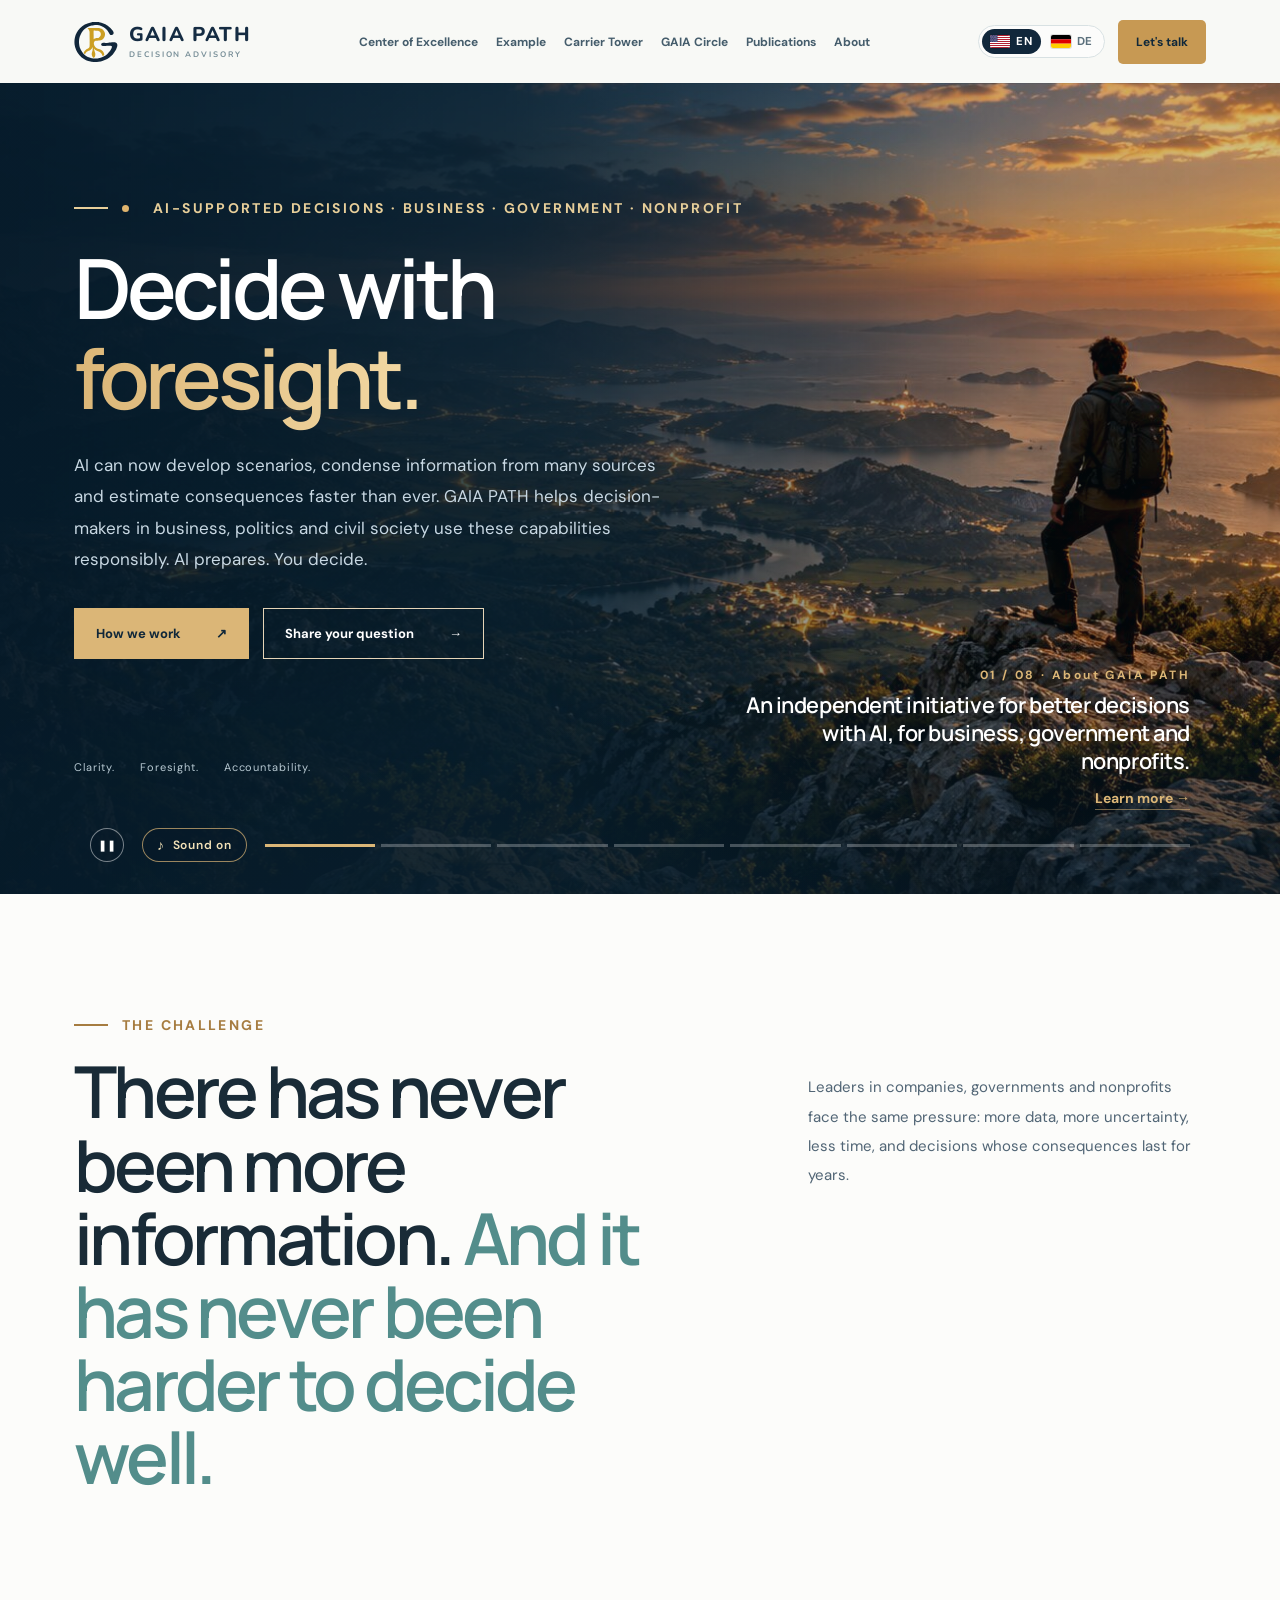
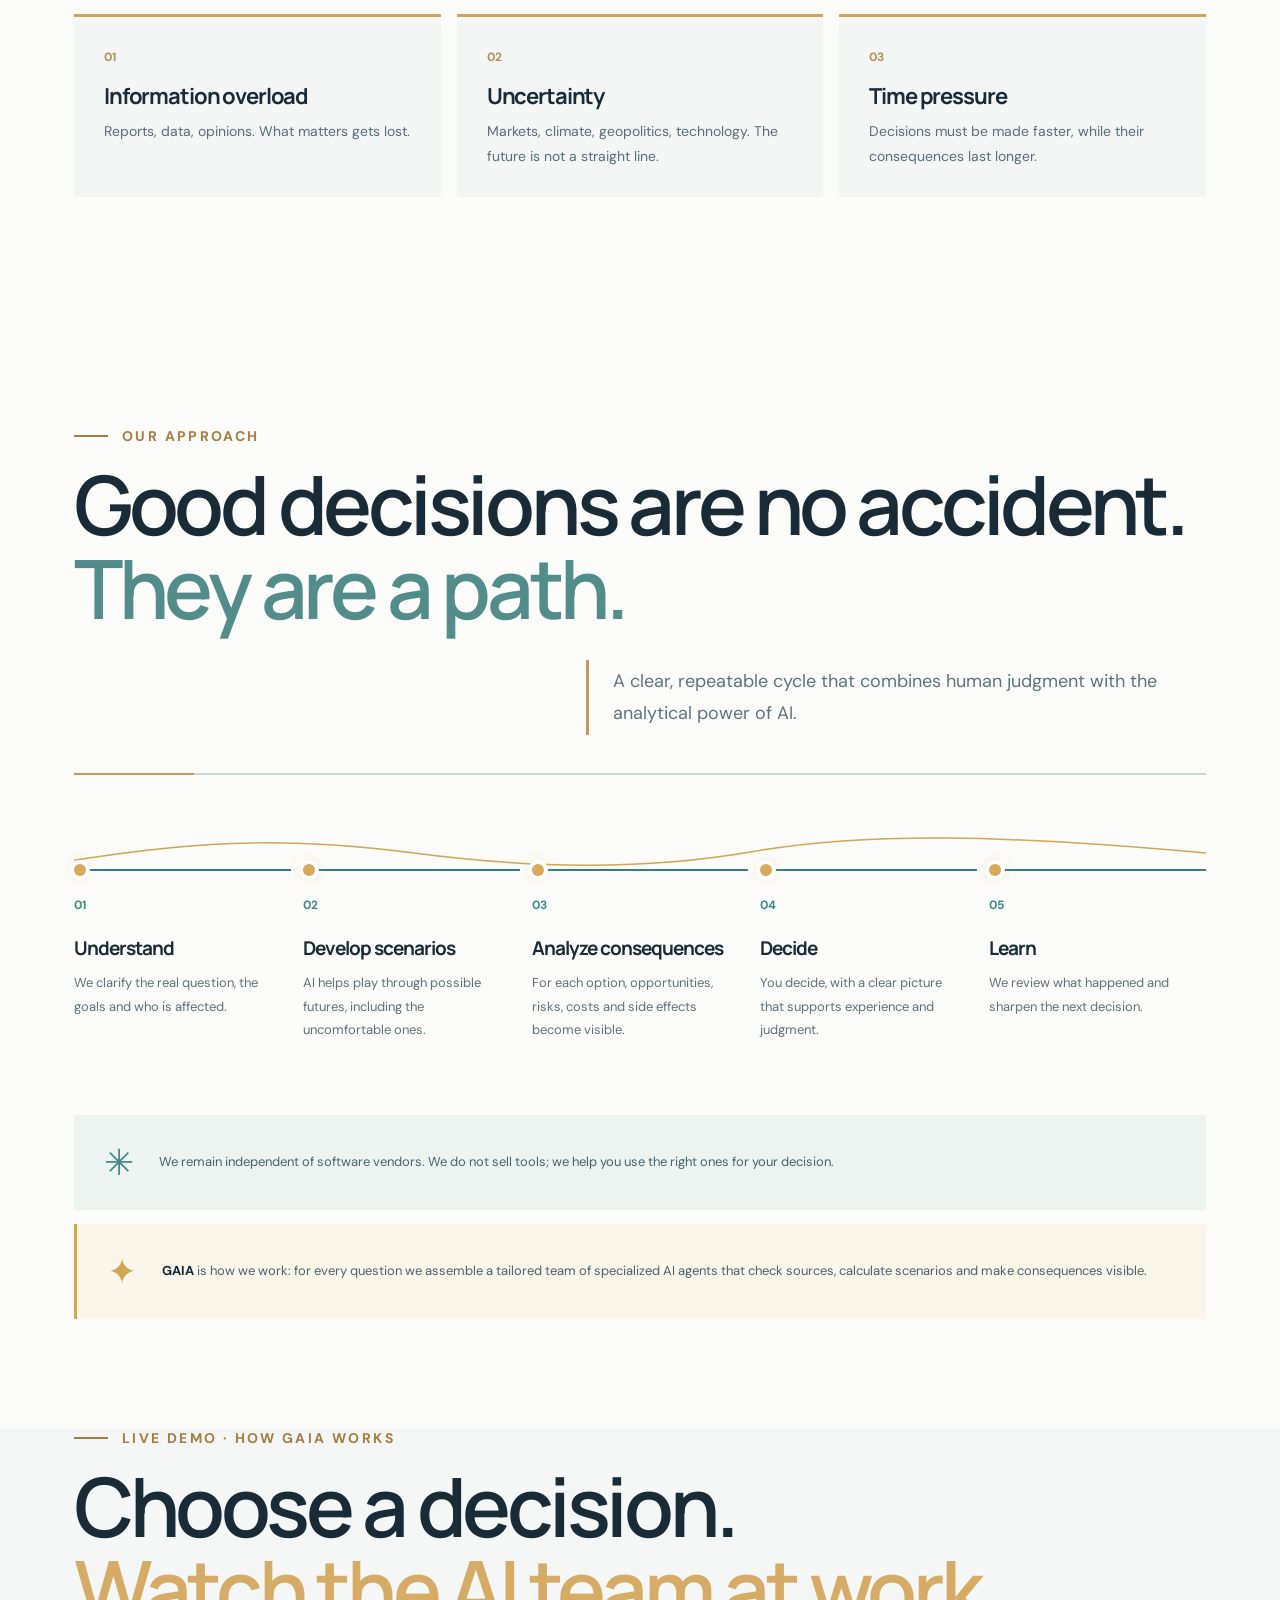
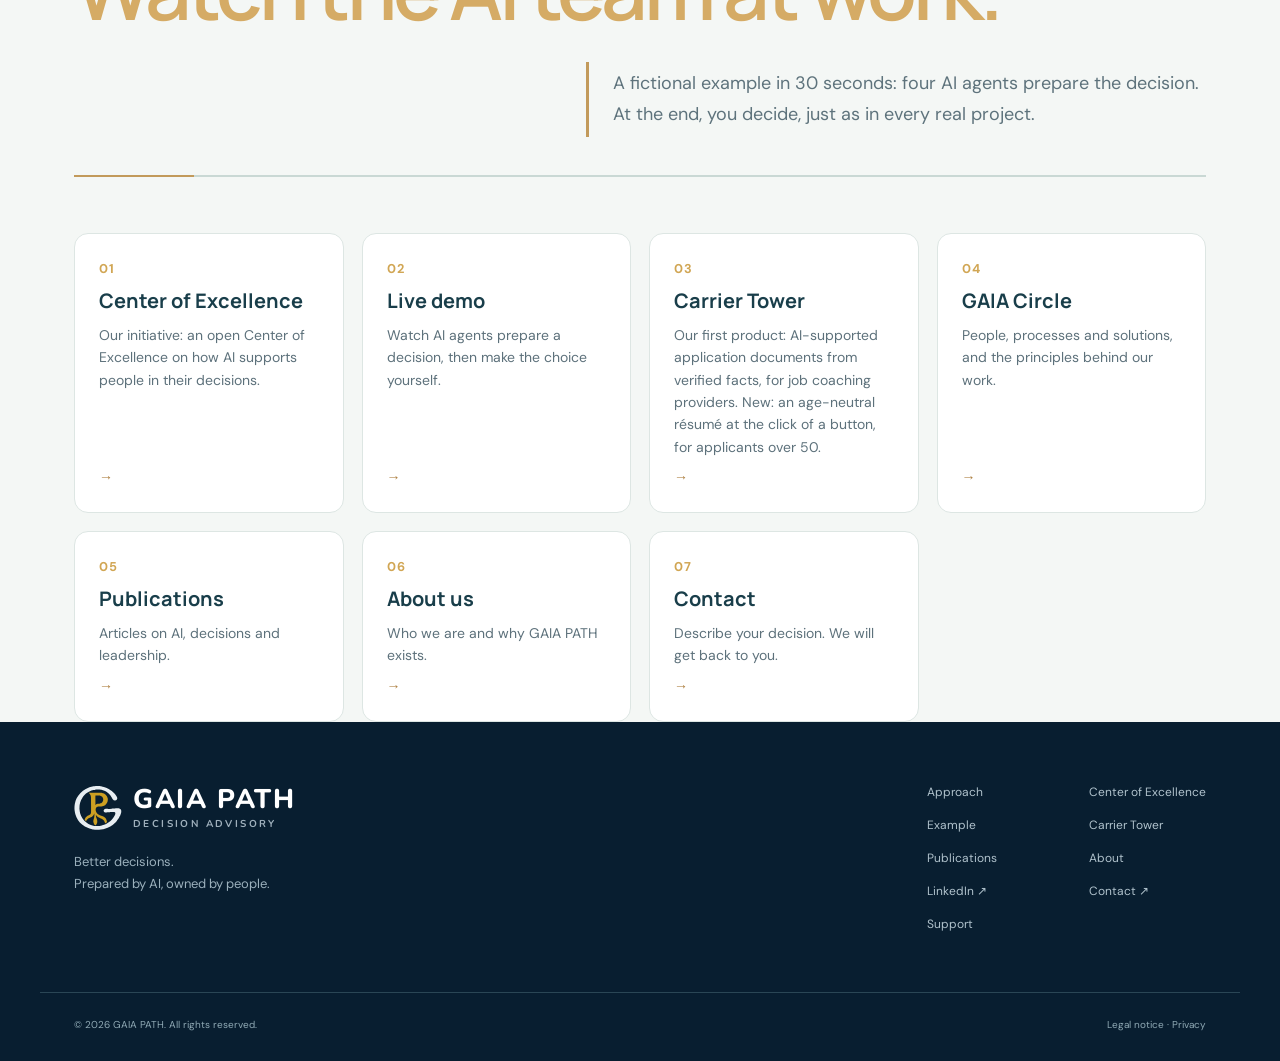
==== commit cd43f465: "Start page: highlight age-neutral résumé on Carrier Tower card (DE/EN) Co-Authored-By: Claude Opus 5" ====
--- a/index.html
+++ b/index.html
@@ -34,4 +34,4 @@
 
 <section class="contact section" id="contact" data-view="contact"><div class="container contact-inner"><div><p class="eyebrow light" data-i="contactEye"></p><h2 data-i="contactTitle"></h2><p data-i="contactDesc"></p><ul class="channels"><li><span class="ch-label" data-i="chNew"></span><a href="mailto:contact@gaiapath.ai">contact@gaiapath.ai</a><small data-i="chNewText"></small></li><li><span class="ch-label" data-i="chFounder"></span><a href="mailto:leonidas@gaiapath.ai">leonidas@gaiapath.ai</a><small data-i="chFounderText"></small></li><li class="ch-support" id="support"><span class="ch-label" data-i="chSupport"></span><a href="mailto:anda@gaiapath.ai">anda@gaiapath.ai</a><small data-i="chSupportText"></small></li></ul><p><a class="email-link" href="https://www.linkedin.com/in/leonidas-shariati" target="_blank" rel="noopener">LinkedIn ↗</a></p></div><form class="challenge-card" id="contactForm" novalidate><label for="challengeText" data-i="challengeDetail"></label><textarea id="challengeText" name="message" rows="5" data-placeholder-i="challengePlaceholder" required></textarea><label for="cfEmail" data-i="cfEmail"></label><input id="cfEmail" name="email" type="email" autocomplete="email" required><label for="cfTo" data-i="cfTo"></label><select id="cfTo" name="to"><option value="contact@gaiapath.ai" data-i="cfToContact"></option><option value="leonidas@gaiapath.ai" data-i="cfToFounder"></option><option value="anda@gaiapath.ai" data-i="cfToSupport"></option></select><input type="text" name="_honey" class="hp" tabindex="-1" autocomplete="off" aria-hidden="true"><button id="composeMail" type="submit" class="btn btn-dark"><span data-i="challengeSend"></span><span>↗</span></button><p class="form-status" id="formStatus" role="status" aria-live="polite"></p><p class="form-note" data-i="challengeNote"></p></form></div></div></section>
 </main><footer><div class="container footer-top"><div><div class="footer-brand"><img src="assets/logo-light.svg" alt="" width="48" height="48"><span>GAIA PATH<small>DECISION ADVISORY</small></span></div><p data-i="footerLine"></p></div><div class="footer-links"><a href="#approach" data-i="navCycle">Approach</a><a href="#services" data-i="navServices">Center of Excellence</a><a href="#example" data-i="navExample">Example</a><a href="carrier-tower.html">Carrier Tower</a><a href="#publications" data-i="navPubs">Publications</a><a href="#about" data-i="navAbout">About</a><a href="https://www.linkedin.com/in/leonidas-shariati" target="_blank" rel="noopener">LinkedIn ↗</a><a href="mailto:contact@gaiapath.ai">Contact ↗</a><a href="#support" data-i="chSupport">Support</a></div></div><div class="container footer-bottom"><span>© <span id="year">2026</span> GAIA PATH. <span data-i="footerRights"></span></span><span data-i="footerLegal"></span></div></footer>
-<script src="app.js?v=40"></script></body></html>
+<script src="app.js?v=41"></script></body></html>
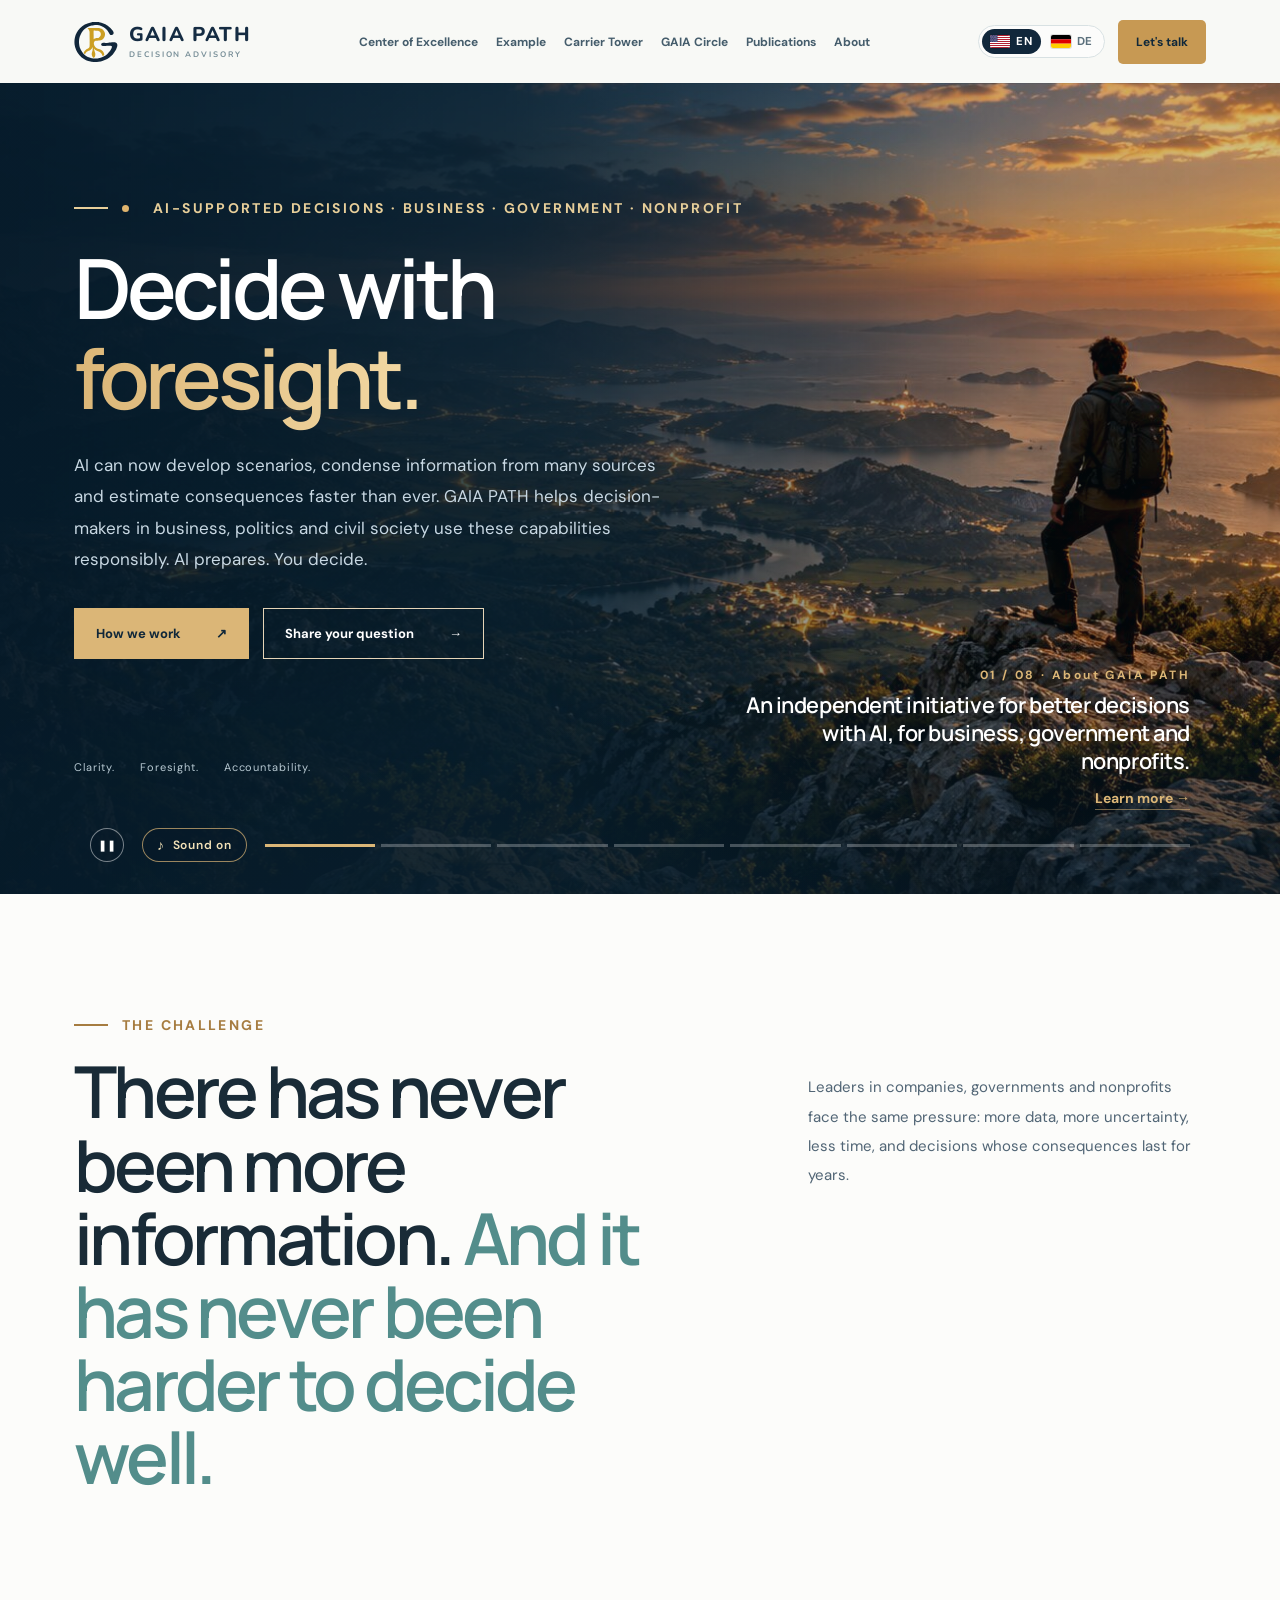
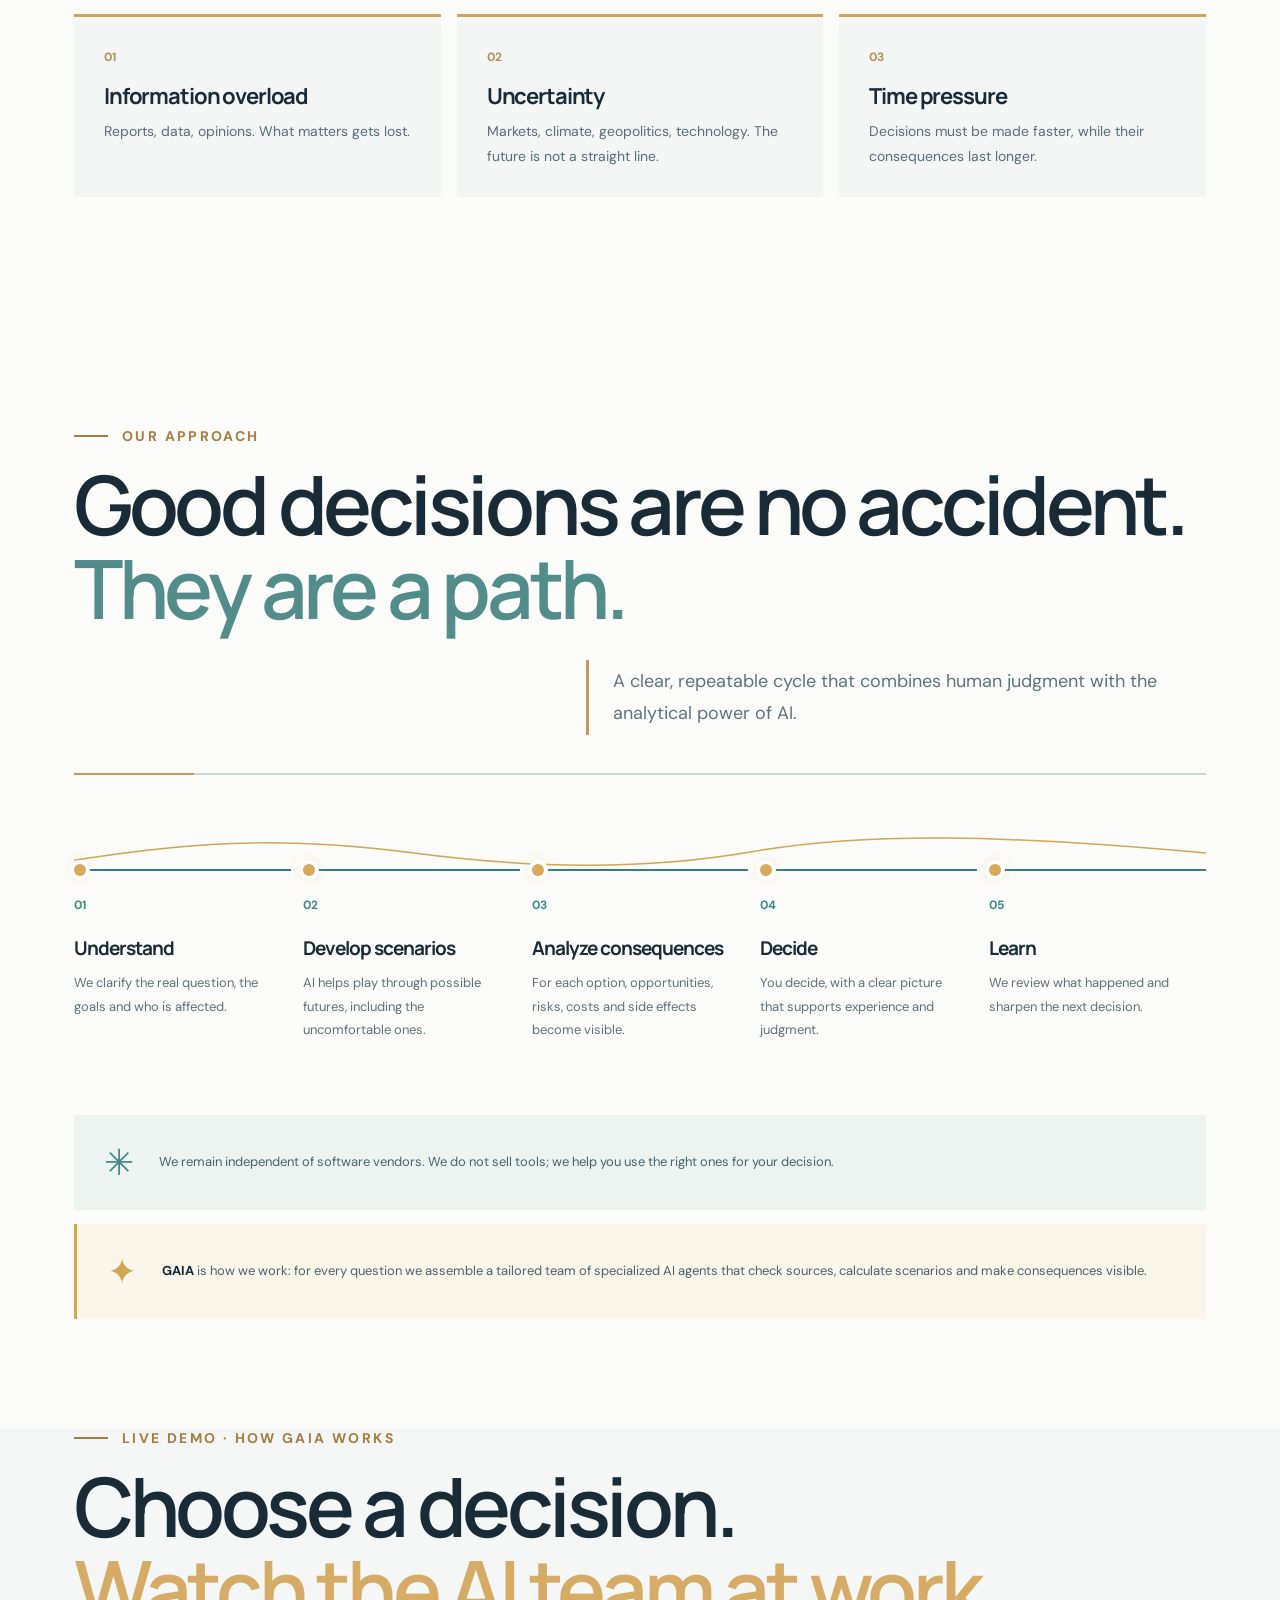
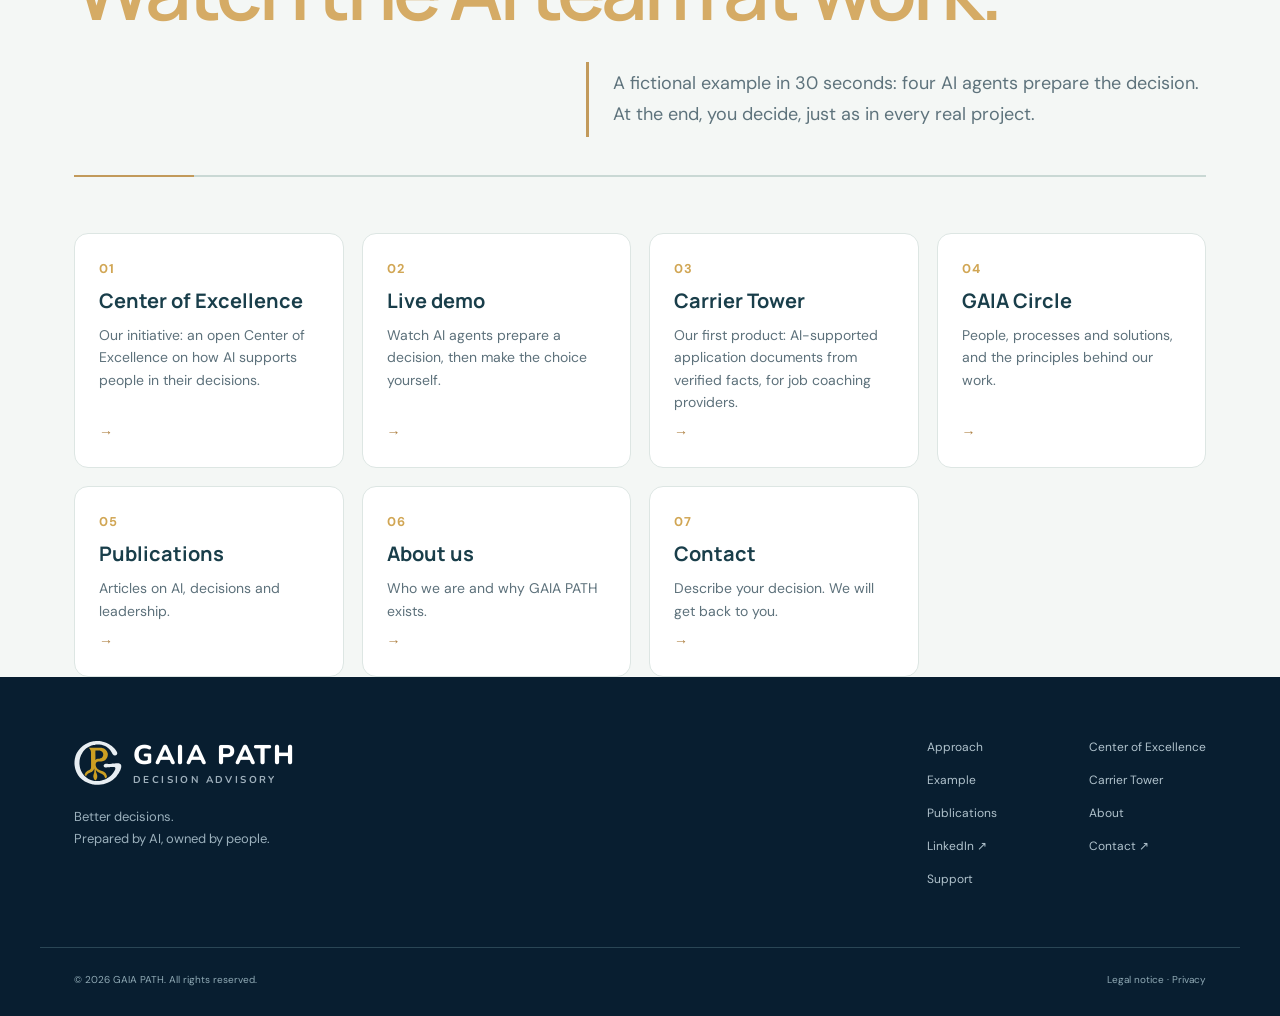
==== commit f29e907a: "Besucherstatistik mit GoatCounter (cookielos) auf allen Seiten, Datenschutz DE+EN angepasst Co-Autho" ====
--- a/index.html
+++ b/index.html
@@ -1,4 +1,4 @@
-<!doctype html><html lang="en"><head><meta charset="UTF-8"><meta name="viewport" content="width=device-width,initial-scale=1"><meta name="description" content="GAIA PATH — an independent initiative for AI-supported decisions in business, government and nonprofit organizations. AI prepares scenarios and analyses. People decide."><title>GAIA PATH — Better decisions with AI</title><link rel="icon" href="assets/logo.svg" type="image/svg+xml"><link rel="icon" href="assets/favicon-32.png" sizes="32x32" type="image/png"><link rel="apple-touch-icon" href="assets/apple-touch-icon.png"><meta property="og:type" content="website"><meta property="og:url" content="https://www.gaiapath.ai/"><meta property="og:title" content="GAIA PATH — Better decisions with AI"><meta property="og:description" content="An independent initiative for AI-supported decisions in business, government and nonprofit organizations. AI shows the ways. People decide."><meta property="og:image" content="https://www.gaiapath.ai/assets/og-image.png"><meta property="og:image:width" content="1200"><meta property="og:image:height" content="630"><meta name="twitter:card" content="summary_large_image"><meta name="theme-color" content="#11273b"><link rel="stylesheet" href="styles.css?v=34"></head><body>
+<!doctype html><html lang="en"><head><meta charset="UTF-8"><meta name="viewport" content="width=device-width,initial-scale=1"><meta name="description" content="GAIA PATH — an independent initiative for AI-supported decisions in business, government and nonprofit organizations. AI prepares scenarios and analyses. People decide."><title>GAIA PATH — Better decisions with AI</title><link rel="icon" href="assets/logo.svg" type="image/svg+xml"><link rel="icon" href="assets/favicon-32.png" sizes="32x32" type="image/png"><link rel="apple-touch-icon" href="assets/apple-touch-icon.png"><meta property="og:type" content="website"><meta property="og:url" content="https://www.gaiapath.ai/"><meta property="og:title" content="GAIA PATH — Better decisions with AI"><meta property="og:description" content="An independent initiative for AI-supported decisions in business, government and nonprofit organizations. AI shows the ways. People decide."><meta property="og:image" content="https://www.gaiapath.ai/assets/og-image.png"><meta property="og:image:width" content="1200"><meta property="og:image:height" content="630"><meta name="twitter:card" content="summary_large_image"><meta name="theme-color" content="#11273b"><link rel="stylesheet" href="styles.css?v=34"><script data-goatcounter="https://gaiapath.goatcounter.com/count" async src="//gc.zgo.at/count.js"></script></head><body>
 <header class="site-header"><a class="brand" href="#home" aria-label="GAIA PATH home"><span class="brand-mark"><svg viewBox="128 14 790 790" aria-hidden="true"><path d="M493.67,768.67C476.85,767.86 466.83,766.92 450.83,764.65C445.42,763.88 438.57,762.67 433.00,761.49C431.81,761.24 428.21,760.48 425.00,759.81C369.36,748.20 316.09,723.93 273.23,690.67C265.53,684.69 264.67,684.01 261.32,681.18C206.78,635.16 170.81,579.69 150.20,509.83C146.63,497.72 142.01,476.75 140.15,464.17C139.25,458.10 138.66,453.58 138.00,447.67C137.38,442.14 137.17,439.65 136.31,427.83C135.85,421.40 135.83,394.44 136.29,387.50C136.94,377.67 137.37,372.54 138.01,367.00C138.36,363.97 138.80,360.15 138.99,358.50C139.18,356.85 139.48,354.75 139.65,353.83C139.82,352.92 140.20,350.59 140.49,348.67C142.12,338.09 145.56,321.98 148.22,312.50C155.66,285.96 161.98,269.53 173.66,246.39C205.39,183.51 256.27,131.75 321.67,95.82C360.97,74.22 402.38,60.06 447.33,52.85C455.56,51.52 456.60,51.37 461.00,50.84C481.09,48.42 493.48,47.68 514.17,47.69C534.42,47.69 541.73,48.15 566.83,51.03C569.55,51.34 574.49,52.10 577.50,52.67C578.42,52.85 580.52,53.23 582.17,53.52C633.65,62.60 681.07,81.76 725.67,111.50C733.48,116.71 735.87,118.40 744.34,124.67C769.04,142.94 795.28,168.94 813.80,193.50C830.43,215.54 838.65,231.63 840.04,244.81C842.34,266.68 826.58,284.11 803.78,284.92C788.35,285.46 775.67,278.43 765.36,263.63C763.04,260.29 757.40,250.52 751.33,239.33C736.51,212.01 721.34,191.91 702.86,175.11C678.41,152.88 647.60,134.09 616.32,122.32C591.58,113.02 569.39,107.92 542.83,105.43C529.68,104.19 498.34,104.70 486.50,106.33C485.22,106.51 482.59,106.82 480.67,107.02C472.59,107.86 458.96,110.35 447.67,113.05C403.25,123.68 356.75,146.13 325.33,172.13C311.29,183.75 296.94,198.46 284.97,213.50C279.71,220.11 272.91,229.56 268.78,236.00C267.31,238.29 265.39,241.28 264.52,242.65C259.39,250.66 250.16,267.94 246.26,276.83C244.98,279.77 243.11,284.01 242.12,286.27C238.24,295.08 231.40,314.58 228.88,324.00C223.82,342.94 221.67,353.70 219.52,370.83C215.39,403.78 216.78,437.50 223.72,472.50C225.84,483.23 231.43,503.84 234.34,511.69C234.91,513.23 235.91,516.00 236.56,517.83C240.65,529.42 247.10,544.19 252.54,554.41C267.56,582.67 281.83,602.46 302.33,623.46C338.61,660.62 389.16,687.57 445.83,699.97C467.00,704.59 483.11,706.17 509.00,706.15C533.37,706.13 545.13,705.13 567.33,701.20C591.34,696.96 621.10,687.83 642.14,678.26C644.17,677.33 647.72,675.72 650.02,674.67C672.71,664.33 702.51,644.85 722.67,627.20C755.36,598.56 780.02,567.26 797.63,532.08C807.52,512.31 811.08,494.49 806.86,485.86C804.01,480.03 797.89,477.30 783.50,475.44C777.80,474.70 751.32,474.58 745.33,475.27C743.41,475.49 739.81,475.82 737.33,476.00C734.86,476.18 730.81,476.55 728.33,476.81C725.86,477.08 721.51,477.53 718.67,477.83C715.83,478.12 713.20,478.43 712.83,478.52C712.47,478.60 708.87,479.04 704.83,479.49C700.80,479.94 694.95,480.60 691.83,480.96C677.92,482.58 673.86,482.82 660.83,482.83C650.18,482.83 647.61,482.74 644.67,482.24C635.15,480.62 628.66,477.88 623.52,473.30C619.19,469.44 615.69,461.20 615.67,454.82C615.64,440.33 624.19,429.55 639.06,425.38C645.76,423.50 656.05,422.61 663.17,423.31C689.30,425.87 712.08,425.31 749.17,421.18C754.48,420.59 761.65,419.81 767.75,419.16C770.27,418.89 774.47,418.44 777.08,418.15C784.51,417.35 790.99,416.71 797.33,416.16C800.54,415.89 803.84,415.58 804.67,415.49C808.75,415.03 826.84,414.33 834.82,414.34C857.09,414.35 872.77,416.59 882.99,421.23C901.93,429.83 910.00,451.34 905.30,480.67C903.08,494.47 896.41,515.17 888.70,532.12C887.22,535.39 886.00,538.14 886.00,538.24C886.00,538.67 876.49,556.52 872.74,563.12C862.10,581.88 843.39,609.07 832.01,622.33C830.98,623.52 829.29,625.55 828.25,626.83C821.07,635.65 810.27,647.35 800.29,657.15C754.99,701.57 699.42,733.48 635.66,751.67C627.15,754.09 615.03,757.21 611.00,758.01C610.18,758.17 607.32,758.77 604.67,759.34C582.33,764.10 562.04,766.84 539.17,768.19C529.20,768.77 501.78,769.07 493.67,768.67Z" fill="currentColor" fill-rule="evenodd"/><path d="M474.50,691.36C470.16,691.09 470.15,691.09 465.56,684.39C453.58,666.92 448.32,653.49 446.48,635.67C445.01,621.37 446.77,609.78 454.18,585.10C458.79,569.76 459.74,565.88 461.28,556.33C463.17,544.65 463.44,539.95 463.42,520.00C463.39,503.48 463.19,500.30 462.17,500.28C461.98,500.27 461.29,501.74 460.63,503.55C454.06,521.54 445.44,534.71 432.97,545.80C422.28,555.32 413.79,560.22 396.00,567.16C371.93,576.54 360.74,583.09 348.71,594.83C340.17,603.17 332.48,614.45 329.00,623.76C327.20,628.57 326.48,628.53 320.29,623.22C312.94,616.91 304.43,607.57 303.07,604.33C302.41,602.76 302.83,600.57 305.21,593.23C311.34,574.31 324.19,557.68 341.63,546.09C348.59,541.47 353.65,538.77 371.67,530.06C395.75,518.43 405.55,506.05 408.24,483.83C408.90,478.38 408.88,483.67 408.73,362.00C408.61,260.04 408.35,234.13 407.35,226.65C405.52,212.82 400.66,199.70 393.13,188.28C389.29,182.45 382.41,173.52 377.50,168.00C375.79,166.08 374.05,164.05 373.63,163.50C373.21,162.95 372.37,161.94 371.77,161.25C370.54,159.85 370.42,159.29 371.20,158.51C371.88,157.83 563.36,157.92 571.33,158.61C576.66,159.07 585.69,160.18 589.67,160.86C637.67,169.06 670.77,198.63 681.62,243.00C682.18,245.29 682.74,247.84 682.85,248.67C682.97,249.49 683.26,251.37 683.51,252.83C684.31,257.53 685.10,269.86 684.88,274.17C682.92,312.69 667.67,342.26 639.61,361.94C623.01,373.58 602.72,380.74 579.00,383.34C573.89,383.90 560.87,384.30 547.17,384.32C531.03,384.35 526.01,384.81 517.33,387.06C496.34,392.52 484.40,409.38 484.34,433.67C484.28,459.67 494.50,484.06 513.50,503.20C528.28,518.08 543.75,526.28 576.00,536.33C596.99,542.87 606.94,546.94 618.83,553.83C642.94,567.80 659.38,589.24 667.40,617.17C669.95,626.02 671.80,637.55 671.20,640.76C670.77,643.05 667.02,646.71 660.33,651.37C659.14,652.20 656.44,654.09 654.33,655.57C649.60,658.88 644.20,662.01 642.85,662.23C641.27,662.48 640.85,661.70 639.33,655.67C632.28,627.59 618.79,608.17 595.67,592.78C586.60,586.75 577.68,582.60 559.17,575.80C540.15,568.81 532.36,565.13 522.00,558.21C509.76,550.05 501.48,542.00 492.34,529.38C488.92,524.66 488.81,524.74 488.91,531.84C488.99,537.56 489.37,540.74 490.88,548.33C493.26,560.35 494.86,565.98 500.82,583.33C509.81,609.55 511.17,615.93 511.10,631.51C511.01,652.91 505.83,667.97 491.18,689.44C489.83,691.40 488.81,691.68 482.93,691.61C480.13,691.58 476.33,691.46 474.50,691.36Z M486.12,355.42C495.36,346.57 504.61,342.28 519.83,339.77C521.73,339.46 527.06,339.18 534.33,339.00C552.84,338.55 561.54,336.76 573.00,331.04C599.77,317.67 613.81,288.63 608.33,257.91C603.74,232.15 586.23,213.45 560.81,207.16C551.52,204.86 552.63,204.92 515.60,204.77C482.04,204.63 482.04,204.63 481.34,205.33C480.64,206.03 480.64,206.03 480.74,281.93C480.83,358.02 480.85,359.33 481.86,359.33C481.95,359.33 483.87,357.57 486.12,355.42Z" fill="#cc9f22" fill-rule="evenodd"/></svg></span><span class="brand-name">GAIA PATH<small>DECISION ADVISORY</small></span></a><nav class="desktop-nav" aria-label="Primary"><a href="#services" data-i="navServices">Center of Excellence</a><a href="#example" data-i="navExample">Example</a><a href="carrier-tower.html" class="nav-ct">Carrier Tower</a><a href="#circle" data-i="navCircle">GAIA Circle</a><a href="#publications" data-i="navPubs">Publications</a><a href="#about" data-i="navAbout">About</a></nav><div class="nav-actions"><div class="language lang-switch" id="language" role="group" aria-label="Language"><button type="button" data-lang="en" aria-pressed="true"><svg class="flag" viewBox="0 0 190 100" preserveAspectRatio="xMidYMid slice" aria-hidden="true"><rect width="190" height="100" fill="#fff"/><rect y="0.00" width="190" height="7.69" fill="#B22234"/><rect y="15.38" width="190" height="7.69" fill="#B22234"/><rect y="30.77" width="190" height="7.69" fill="#B22234"/><rect y="46.15" width="190" height="7.69" fill="#B22234"/><rect y="61.54" width="190" height="7.69" fill="#B22234"/><rect y="76.92" width="190" height="7.69" fill="#B22234"/><rect y="92.31" width="190" height="7.69" fill="#B22234"/><rect width="76" height="53.85" fill="#3C3B6E"/><g fill="#fff"><circle cx="6.3" cy="5.4" r="1.9"/><circle cx="19.0" cy="5.4" r="1.9"/><circle cx="31.7" cy="5.4" r="1.9"/><circle cx="44.3" cy="5.4" r="1.9"/><circle cx="57.0" cy="5.4" r="1.9"/><circle cx="69.7" cy="5.4" r="1.9"/><circle cx="12.7" cy="10.8" r="1.9"/><circle cx="25.3" cy="10.8" r="1.9"/><circle cx="38.0" cy="10.8" r="1.9"/><circle cx="50.7" cy="10.8" r="1.9"/><circle cx="63.3" cy="10.8" r="1.9"/><circle cx="6.3" cy="16.1" r="1.9"/><circle cx="19.0" cy="16.1" r="1.9"/><circle cx="31.7" cy="16.1" r="1.9"/><circle cx="44.3" cy="16.1" r="1.9"/><circle cx="57.0" cy="16.1" r="1.9"/><circle cx="69.7" cy="16.1" r="1.9"/><circle cx="12.7" cy="21.5" r="1.9"/><circle cx="25.3" cy="21.5" r="1.9"/><circle cx="38.0" cy="21.5" r="1.9"/><circle cx="50.7" cy="21.5" r="1.9"/><circle cx="63.3" cy="21.5" r="1.9"/><circle cx="6.3" cy="26.9" r="1.9"/><circle cx="19.0" cy="26.9" r="1.9"/><circle cx="31.7" cy="26.9" r="1.9"/><circle cx="44.3" cy="26.9" r="1.9"/><circle cx="57.0" cy="26.9" r="1.9"/><circle cx="69.7" cy="26.9" r="1.9"/><circle cx="12.7" cy="32.3" r="1.9"/><circle cx="25.3" cy="32.3" r="1.9"/><circle cx="38.0" cy="32.3" r="1.9"/><circle cx="50.7" cy="32.3" r="1.9"/><circle cx="63.3" cy="32.3" r="1.9"/><circle cx="6.3" cy="37.7" r="1.9"/><circle cx="19.0" cy="37.7" r="1.9"/><circle cx="31.7" cy="37.7" r="1.9"/><circle cx="44.3" cy="37.7" r="1.9"/><circle cx="57.0" cy="37.7" r="1.9"/><circle cx="69.7" cy="37.7" r="1.9"/><circle cx="12.7" cy="43.0" r="1.9"/><circle cx="25.3" cy="43.0" r="1.9"/><circle cx="38.0" cy="43.0" r="1.9"/><circle cx="50.7" cy="43.0" r="1.9"/><circle cx="63.3" cy="43.0" r="1.9"/><circle cx="6.3" cy="48.4" r="1.9"/><circle cx="19.0" cy="48.4" r="1.9"/><circle cx="31.7" cy="48.4" r="1.9"/><circle cx="44.3" cy="48.4" r="1.9"/><circle cx="57.0" cy="48.4" r="1.9"/><circle cx="69.7" cy="48.4" r="1.9"/></g></svg><span>EN</span></button><button type="button" data-lang="de" aria-pressed="false"><svg class="flag" viewBox="0 0 5 3" preserveAspectRatio="none" aria-hidden="true"><rect width="5" height="1" fill="#000"/><rect y="1" width="5" height="1" fill="#DD0000"/><rect y="2" width="5" height="1" fill="#FFCE00"/></svg><span>DE</span></button></div><a class="nav-cta" href="#contact" data-i="navContact">Let's talk <span>↗</span></a><button class="menu-toggle" id="menuToggle" aria-label="Open menu" aria-expanded="false">☰</button></div></header>
 <nav class="mobile-nav" id="mobileNav" aria-label="Mobile"><a href="#approach" data-i="navCycle">Approach</a><a href="#services" data-i="navServices">Center of Excellence</a><a href="#example" data-i="navExample">Example</a><a href="carrier-tower.html">Carrier Tower</a><a href="#circle" data-i="navCircle">GAIA Circle</a><a href="#publications" data-i="navPubs">Publications</a><a href="#about" data-i="navAbout">About</a><a href="#uses" data-i="navUse">Use cases</a><a href="#contact" data-i="navContact">Let's talk</a></nav>
 <main>
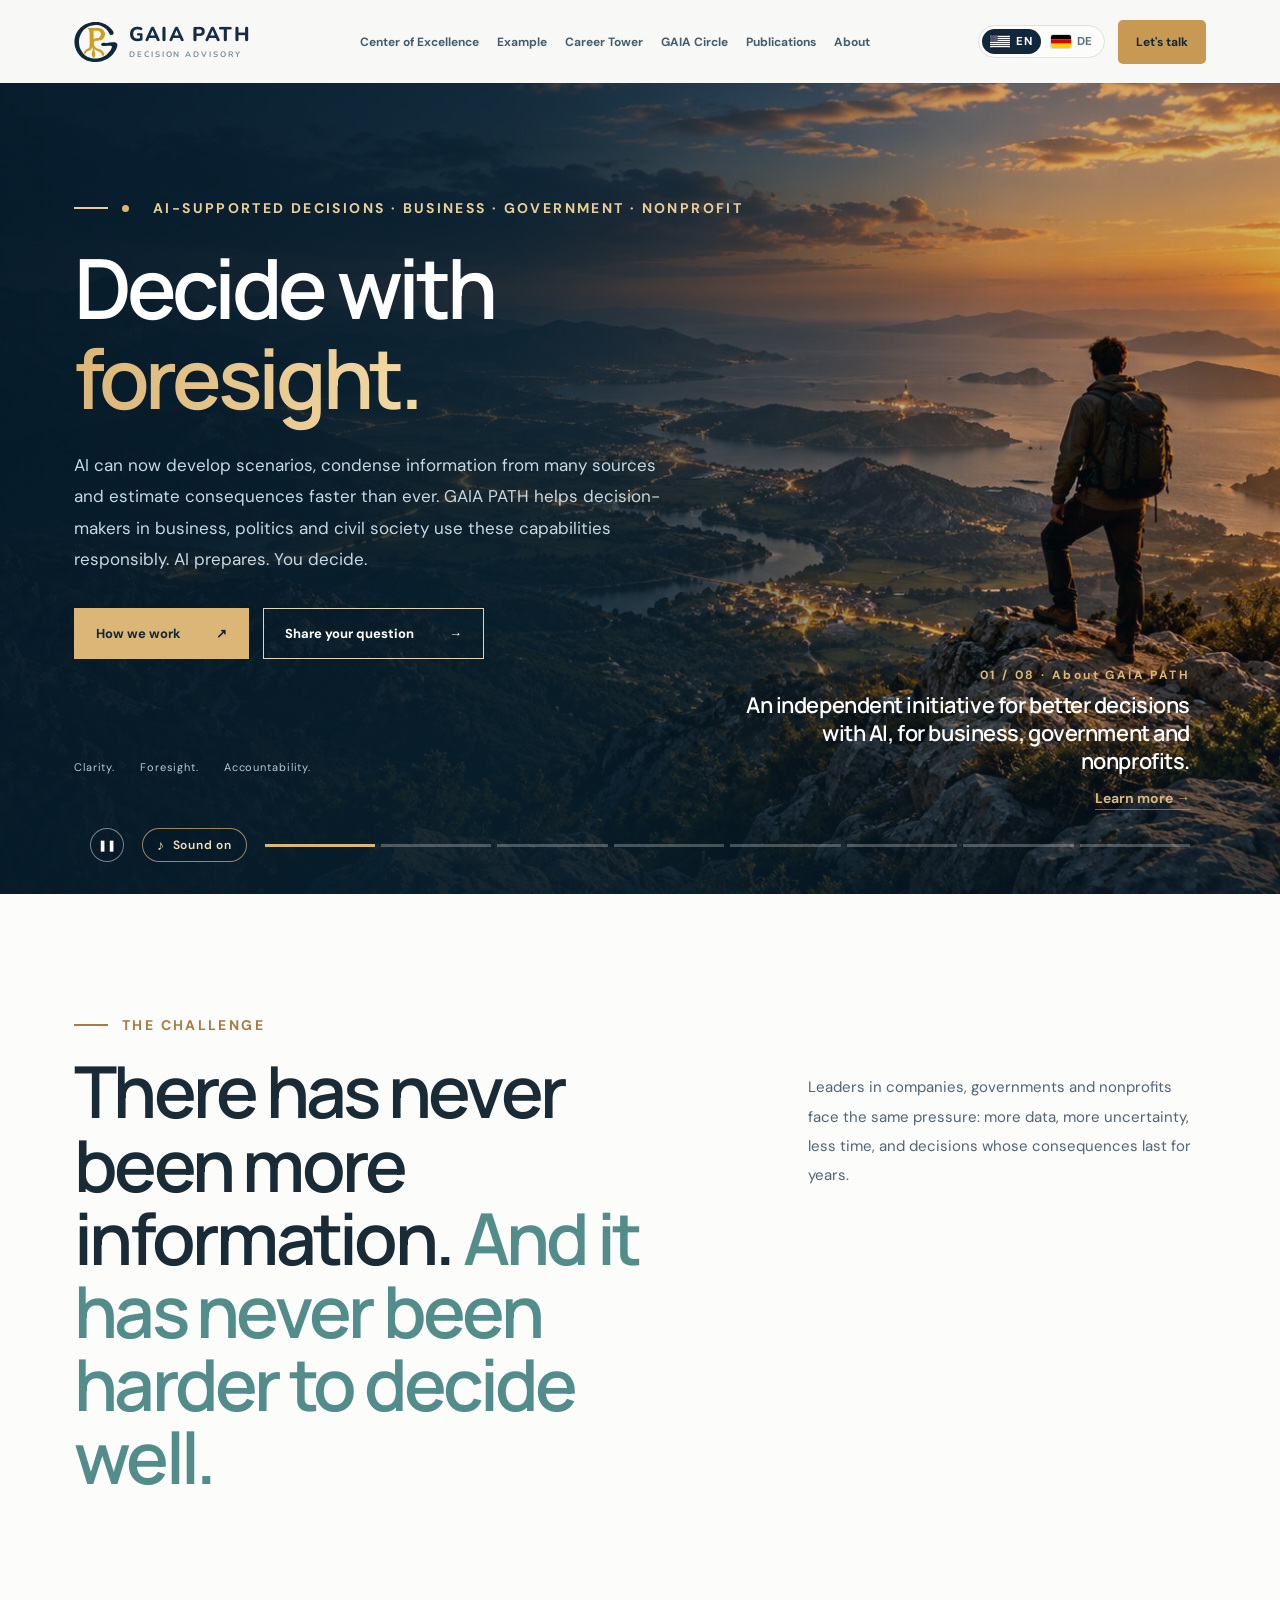
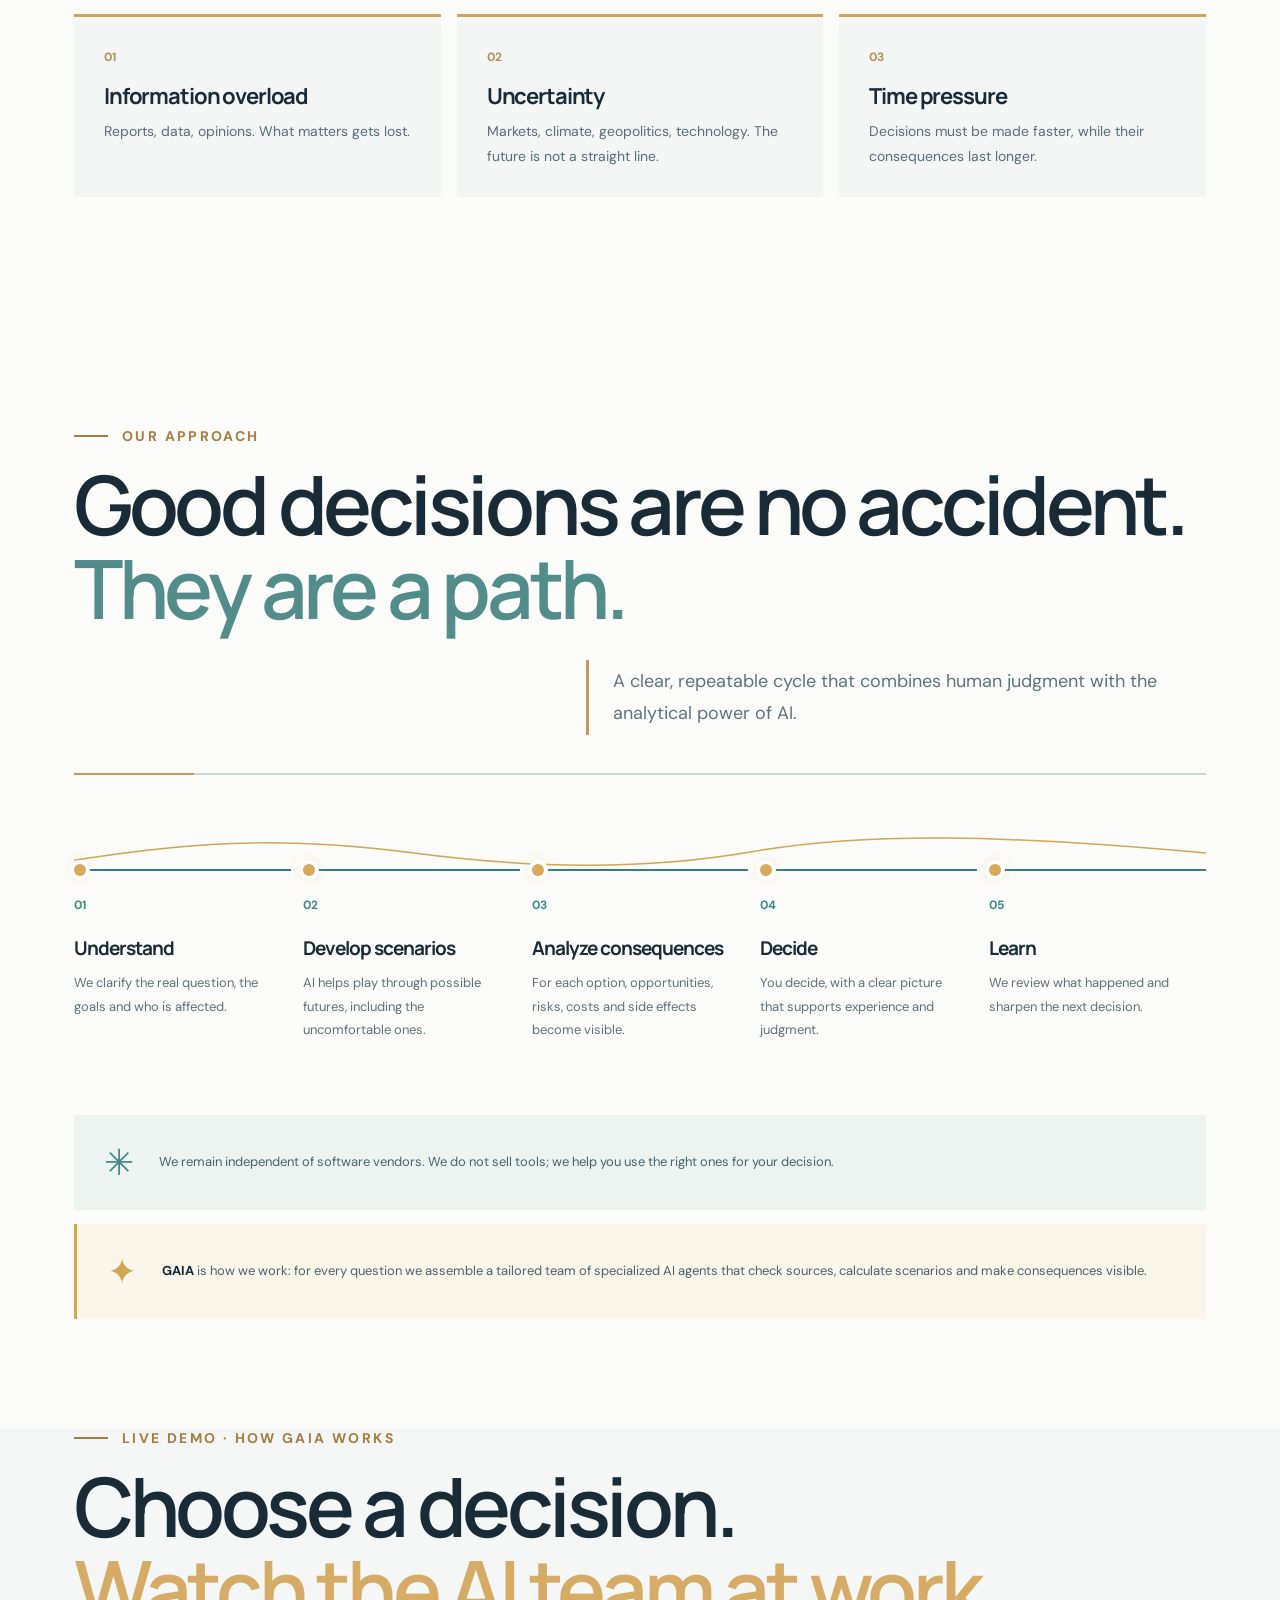
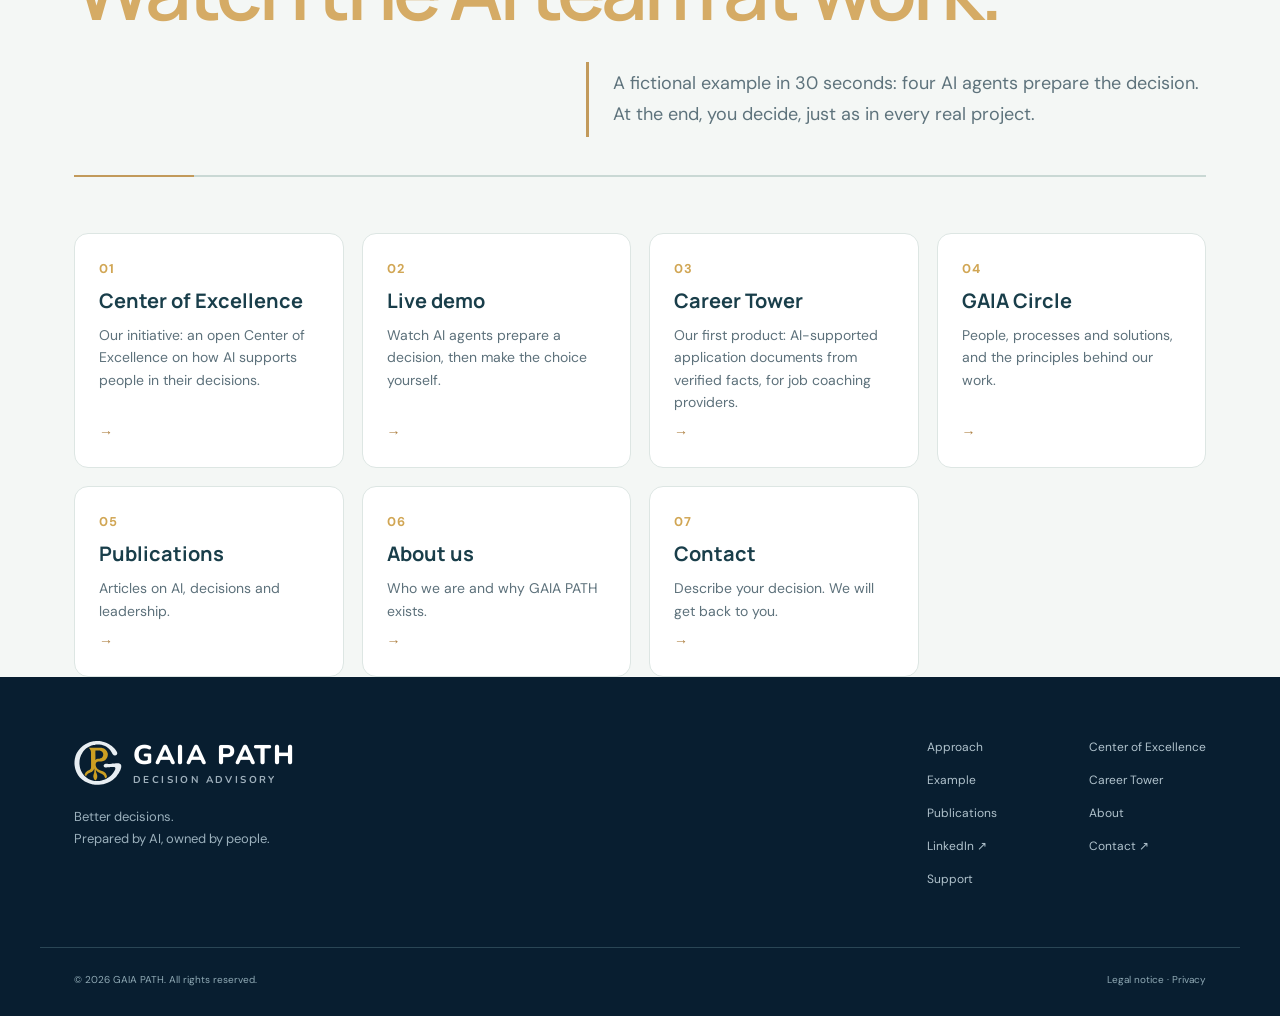
==== commit 2b49bd10: "Carrier Tower in Career Tower umbenennen Produktseite heisst jetzt career-tower.html; carrier-tower." ====
--- a/index.html
+++ b/index.html
@@ -1,6 +1,6 @@
-<!doctype html><html lang="en"><head><meta charset="UTF-8"><meta name="viewport" content="width=device-width,initial-scale=1"><meta name="description" content="GAIA PATH — an independent initiative for AI-supported decisions in business, government and nonprofit organizations. AI prepares scenarios and analyses. People decide."><title>GAIA PATH — Better decisions with AI</title><link rel="icon" href="assets/logo.svg" type="image/svg+xml"><link rel="icon" href="assets/favicon-32.png" sizes="32x32" type="image/png"><link rel="apple-touch-icon" href="assets/apple-touch-icon.png"><meta property="og:type" content="website"><meta property="og:url" content="https://www.gaiapath.ai/"><meta property="og:title" content="GAIA PATH — Better decisions with AI"><meta property="og:description" content="An independent initiative for AI-supported decisions in business, government and nonprofit organizations. AI shows the ways. People decide."><meta property="og:image" content="https://www.gaiapath.ai/assets/og-image.png"><meta property="og:image:width" content="1200"><meta property="og:image:height" content="630"><meta name="twitter:card" content="summary_large_image"><meta name="theme-color" content="#11273b"><link rel="stylesheet" href="styles.css?v=34"><script data-goatcounter="https://gaiapath.goatcounter.com/count" async src="//gc.zgo.at/count.js"></script></head><body>
-<header class="site-header"><a class="brand" href="#home" aria-label="GAIA PATH home"><span class="brand-mark"><svg viewBox="128 14 790 790" aria-hidden="true"><path d="M493.67,768.67C476.85,767.86 466.83,766.92 450.83,764.65C445.42,763.88 438.57,762.67 433.00,761.49C431.81,761.24 428.21,760.48 425.00,759.81C369.36,748.20 316.09,723.93 273.23,690.67C265.53,684.69 264.67,684.01 261.32,681.18C206.78,635.16 170.81,579.69 150.20,509.83C146.63,497.72 142.01,476.75 140.15,464.17C139.25,458.10 138.66,453.58 138.00,447.67C137.38,442.14 137.17,439.65 136.31,427.83C135.85,421.40 135.83,394.44 136.29,387.50C136.94,377.67 137.37,372.54 138.01,367.00C138.36,363.97 138.80,360.15 138.99,358.50C139.18,356.85 139.48,354.75 139.65,353.83C139.82,352.92 140.20,350.59 140.49,348.67C142.12,338.09 145.56,321.98 148.22,312.50C155.66,285.96 161.98,269.53 173.66,246.39C205.39,183.51 256.27,131.75 321.67,95.82C360.97,74.22 402.38,60.06 447.33,52.85C455.56,51.52 456.60,51.37 461.00,50.84C481.09,48.42 493.48,47.68 514.17,47.69C534.42,47.69 541.73,48.15 566.83,51.03C569.55,51.34 574.49,52.10 577.50,52.67C578.42,52.85 580.52,53.23 582.17,53.52C633.65,62.60 681.07,81.76 725.67,111.50C733.48,116.71 735.87,118.40 744.34,124.67C769.04,142.94 795.28,168.94 813.80,193.50C830.43,215.54 838.65,231.63 840.04,244.81C842.34,266.68 826.58,284.11 803.78,284.92C788.35,285.46 775.67,278.43 765.36,263.63C763.04,260.29 757.40,250.52 751.33,239.33C736.51,212.01 721.34,191.91 702.86,175.11C678.41,152.88 647.60,134.09 616.32,122.32C591.58,113.02 569.39,107.92 542.83,105.43C529.68,104.19 498.34,104.70 486.50,106.33C485.22,106.51 482.59,106.82 480.67,107.02C472.59,107.86 458.96,110.35 447.67,113.05C403.25,123.68 356.75,146.13 325.33,172.13C311.29,183.75 296.94,198.46 284.97,213.50C279.71,220.11 272.91,229.56 268.78,236.00C267.31,238.29 265.39,241.28 264.52,242.65C259.39,250.66 250.16,267.94 246.26,276.83C244.98,279.77 243.11,284.01 242.12,286.27C238.24,295.08 231.40,314.58 228.88,324.00C223.82,342.94 221.67,353.70 219.52,370.83C215.39,403.78 216.78,437.50 223.72,472.50C225.84,483.23 231.43,503.84 234.34,511.69C234.91,513.23 235.91,516.00 236.56,517.83C240.65,529.42 247.10,544.19 252.54,554.41C267.56,582.67 281.83,602.46 302.33,623.46C338.61,660.62 389.16,687.57 445.83,699.97C467.00,704.59 483.11,706.17 509.00,706.15C533.37,706.13 545.13,705.13 567.33,701.20C591.34,696.96 621.10,687.83 642.14,678.26C644.17,677.33 647.72,675.72 650.02,674.67C672.71,664.33 702.51,644.85 722.67,627.20C755.36,598.56 780.02,567.26 797.63,532.08C807.52,512.31 811.08,494.49 806.86,485.86C804.01,480.03 797.89,477.30 783.50,475.44C777.80,474.70 751.32,474.58 745.33,475.27C743.41,475.49 739.81,475.82 737.33,476.00C734.86,476.18 730.81,476.55 728.33,476.81C725.86,477.08 721.51,477.53 718.67,477.83C715.83,478.12 713.20,478.43 712.83,478.52C712.47,478.60 708.87,479.04 704.83,479.49C700.80,479.94 694.95,480.60 691.83,480.96C677.92,482.58 673.86,482.82 660.83,482.83C650.18,482.83 647.61,482.74 644.67,482.24C635.15,480.62 628.66,477.88 623.52,473.30C619.19,469.44 615.69,461.20 615.67,454.82C615.64,440.33 624.19,429.55 639.06,425.38C645.76,423.50 656.05,422.61 663.17,423.31C689.30,425.87 712.08,425.31 749.17,421.18C754.48,420.59 761.65,419.81 767.75,419.16C770.27,418.89 774.47,418.44 777.08,418.15C784.51,417.35 790.99,416.71 797.33,416.16C800.54,415.89 803.84,415.58 804.67,415.49C808.75,415.03 826.84,414.33 834.82,414.34C857.09,414.35 872.77,416.59 882.99,421.23C901.93,429.83 910.00,451.34 905.30,480.67C903.08,494.47 896.41,515.17 888.70,532.12C887.22,535.39 886.00,538.14 886.00,538.24C886.00,538.67 876.49,556.52 872.74,563.12C862.10,581.88 843.39,609.07 832.01,622.33C830.98,623.52 829.29,625.55 828.25,626.83C821.07,635.65 810.27,647.35 800.29,657.15C754.99,701.57 699.42,733.48 635.66,751.67C627.15,754.09 615.03,757.21 611.00,758.01C610.18,758.17 607.32,758.77 604.67,759.34C582.33,764.10 562.04,766.84 539.17,768.19C529.20,768.77 501.78,769.07 493.67,768.67Z" fill="currentColor" fill-rule="evenodd"/><path d="M474.50,691.36C470.16,691.09 470.15,691.09 465.56,684.39C453.58,666.92 448.32,653.49 446.48,635.67C445.01,621.37 446.77,609.78 454.18,585.10C458.79,569.76 459.74,565.88 461.28,556.33C463.17,544.65 463.44,539.95 463.42,520.00C463.39,503.48 463.19,500.30 462.17,500.28C461.98,500.27 461.29,501.74 460.63,503.55C454.06,521.54 445.44,534.71 432.97,545.80C422.28,555.32 413.79,560.22 396.00,567.16C371.93,576.54 360.74,583.09 348.71,594.83C340.17,603.17 332.48,614.45 329.00,623.76C327.20,628.57 326.48,628.53 320.29,623.22C312.94,616.91 304.43,607.57 303.07,604.33C302.41,602.76 302.83,600.57 305.21,593.23C311.34,574.31 324.19,557.68 341.63,546.09C348.59,541.47 353.65,538.77 371.67,530.06C395.75,518.43 405.55,506.05 408.24,483.83C408.90,478.38 408.88,483.67 408.73,362.00C408.61,260.04 408.35,234.13 407.35,226.65C405.52,212.82 400.66,199.70 393.13,188.28C389.29,182.45 382.41,173.52 377.50,168.00C375.79,166.08 374.05,164.05 373.63,163.50C373.21,162.95 372.37,161.94 371.77,161.25C370.54,159.85 370.42,159.29 371.20,158.51C371.88,157.83 563.36,157.92 571.33,158.61C576.66,159.07 585.69,160.18 589.67,160.86C637.67,169.06 670.77,198.63 681.62,243.00C682.18,245.29 682.74,247.84 682.85,248.67C682.97,249.49 683.26,251.37 683.51,252.83C684.31,257.53 685.10,269.86 684.88,274.17C682.92,312.69 667.67,342.26 639.61,361.94C623.01,373.58 602.72,380.74 579.00,383.34C573.89,383.90 560.87,384.30 547.17,384.32C531.03,384.35 526.01,384.81 517.33,387.06C496.34,392.52 484.40,409.38 484.34,433.67C484.28,459.67 494.50,484.06 513.50,503.20C528.28,518.08 543.75,526.28 576.00,536.33C596.99,542.87 606.94,546.94 618.83,553.83C642.94,567.80 659.38,589.24 667.40,617.17C669.95,626.02 671.80,637.55 671.20,640.76C670.77,643.05 667.02,646.71 660.33,651.37C659.14,652.20 656.44,654.09 654.33,655.57C649.60,658.88 644.20,662.01 642.85,662.23C641.27,662.48 640.85,661.70 639.33,655.67C632.28,627.59 618.79,608.17 595.67,592.78C586.60,586.75 577.68,582.60 559.17,575.80C540.15,568.81 532.36,565.13 522.00,558.21C509.76,550.05 501.48,542.00 492.34,529.38C488.92,524.66 488.81,524.74 488.91,531.84C488.99,537.56 489.37,540.74 490.88,548.33C493.26,560.35 494.86,565.98 500.82,583.33C509.81,609.55 511.17,615.93 511.10,631.51C511.01,652.91 505.83,667.97 491.18,689.44C489.83,691.40 488.81,691.68 482.93,691.61C480.13,691.58 476.33,691.46 474.50,691.36Z M486.12,355.42C495.36,346.57 504.61,342.28 519.83,339.77C521.73,339.46 527.06,339.18 534.33,339.00C552.84,338.55 561.54,336.76 573.00,331.04C599.77,317.67 613.81,288.63 608.33,257.91C603.74,232.15 586.23,213.45 560.81,207.16C551.52,204.86 552.63,204.92 515.60,204.77C482.04,204.63 482.04,204.63 481.34,205.33C480.64,206.03 480.64,206.03 480.74,281.93C480.83,358.02 480.85,359.33 481.86,359.33C481.95,359.33 483.87,357.57 486.12,355.42Z" fill="#cc9f22" fill-rule="evenodd"/></svg></span><span class="brand-name">GAIA PATH<small>DECISION ADVISORY</small></span></a><nav class="desktop-nav" aria-label="Primary"><a href="#services" data-i="navServices">Center of Excellence</a><a href="#example" data-i="navExample">Example</a><a href="carrier-tower.html" class="nav-ct">Carrier Tower</a><a href="#circle" data-i="navCircle">GAIA Circle</a><a href="#publications" data-i="navPubs">Publications</a><a href="#about" data-i="navAbout">About</a></nav><div class="nav-actions"><div class="language lang-switch" id="language" role="group" aria-label="Language"><button type="button" data-lang="en" aria-pressed="true"><svg class="flag" viewBox="0 0 190 100" preserveAspectRatio="xMidYMid slice" aria-hidden="true"><rect width="190" height="100" fill="#fff"/><rect y="0.00" width="190" height="7.69" fill="#B22234"/><rect y="15.38" width="190" height="7.69" fill="#B22234"/><rect y="30.77" width="190" height="7.69" fill="#B22234"/><rect y="46.15" width="190" height="7.69" fill="#B22234"/><rect y="61.54" width="190" height="7.69" fill="#B22234"/><rect y="76.92" width="190" height="7.69" fill="#B22234"/><rect y="92.31" width="190" height="7.69" fill="#B22234"/><rect width="76" height="53.85" fill="#3C3B6E"/><g fill="#fff"><circle cx="6.3" cy="5.4" r="1.9"/><circle cx="19.0" cy="5.4" r="1.9"/><circle cx="31.7" cy="5.4" r="1.9"/><circle cx="44.3" cy="5.4" r="1.9"/><circle cx="57.0" cy="5.4" r="1.9"/><circle cx="69.7" cy="5.4" r="1.9"/><circle cx="12.7" cy="10.8" r="1.9"/><circle cx="25.3" cy="10.8" r="1.9"/><circle cx="38.0" cy="10.8" r="1.9"/><circle cx="50.7" cy="10.8" r="1.9"/><circle cx="63.3" cy="10.8" r="1.9"/><circle cx="6.3" cy="16.1" r="1.9"/><circle cx="19.0" cy="16.1" r="1.9"/><circle cx="31.7" cy="16.1" r="1.9"/><circle cx="44.3" cy="16.1" r="1.9"/><circle cx="57.0" cy="16.1" r="1.9"/><circle cx="69.7" cy="16.1" r="1.9"/><circle cx="12.7" cy="21.5" r="1.9"/><circle cx="25.3" cy="21.5" r="1.9"/><circle cx="38.0" cy="21.5" r="1.9"/><circle cx="50.7" cy="21.5" r="1.9"/><circle cx="63.3" cy="21.5" r="1.9"/><circle cx="6.3" cy="26.9" r="1.9"/><circle cx="19.0" cy="26.9" r="1.9"/><circle cx="31.7" cy="26.9" r="1.9"/><circle cx="44.3" cy="26.9" r="1.9"/><circle cx="57.0" cy="26.9" r="1.9"/><circle cx="69.7" cy="26.9" r="1.9"/><circle cx="12.7" cy="32.3" r="1.9"/><circle cx="25.3" cy="32.3" r="1.9"/><circle cx="38.0" cy="32.3" r="1.9"/><circle cx="50.7" cy="32.3" r="1.9"/><circle cx="63.3" cy="32.3" r="1.9"/><circle cx="6.3" cy="37.7" r="1.9"/><circle cx="19.0" cy="37.7" r="1.9"/><circle cx="31.7" cy="37.7" r="1.9"/><circle cx="44.3" cy="37.7" r="1.9"/><circle cx="57.0" cy="37.7" r="1.9"/><circle cx="69.7" cy="37.7" r="1.9"/><circle cx="12.7" cy="43.0" r="1.9"/><circle cx="25.3" cy="43.0" r="1.9"/><circle cx="38.0" cy="43.0" r="1.9"/><circle cx="50.7" cy="43.0" r="1.9"/><circle cx="63.3" cy="43.0" r="1.9"/><circle cx="6.3" cy="48.4" r="1.9"/><circle cx="19.0" cy="48.4" r="1.9"/><circle cx="31.7" cy="48.4" r="1.9"/><circle cx="44.3" cy="48.4" r="1.9"/><circle cx="57.0" cy="48.4" r="1.9"/><circle cx="69.7" cy="48.4" r="1.9"/></g></svg><span>EN</span></button><button type="button" data-lang="de" aria-pressed="false"><svg class="flag" viewBox="0 0 5 3" preserveAspectRatio="none" aria-hidden="true"><rect width="5" height="1" fill="#000"/><rect y="1" width="5" height="1" fill="#DD0000"/><rect y="2" width="5" height="1" fill="#FFCE00"/></svg><span>DE</span></button></div><a class="nav-cta" href="#contact" data-i="navContact">Let's talk <span>↗</span></a><button class="menu-toggle" id="menuToggle" aria-label="Open menu" aria-expanded="false">☰</button></div></header>
-<nav class="mobile-nav" id="mobileNav" aria-label="Mobile"><a href="#approach" data-i="navCycle">Approach</a><a href="#services" data-i="navServices">Center of Excellence</a><a href="#example" data-i="navExample">Example</a><a href="carrier-tower.html">Carrier Tower</a><a href="#circle" data-i="navCircle">GAIA Circle</a><a href="#publications" data-i="navPubs">Publications</a><a href="#about" data-i="navAbout">About</a><a href="#uses" data-i="navUse">Use cases</a><a href="#contact" data-i="navContact">Let's talk</a></nav>
+<!doctype html><html lang="en"><head><meta charset="UTF-8"><meta name="viewport" content="width=device-width,initial-scale=1"><meta name="description" content="GAIA PATH — an independent initiative for AI-supported decisions in business, government and nonprofit organizations. AI prepares scenarios and analyses. People decide."><title>GAIA PATH — Better decisions with AI</title><link rel="icon" href="assets/logo.svg" type="image/svg+xml"><link rel="icon" href="assets/favicon-32.png" sizes="32x32" type="image/png"><link rel="apple-touch-icon" href="assets/apple-touch-icon.png"><meta property="og:type" content="website"><meta property="og:url" content="https://www.gaiapath.ai/"><meta property="og:title" content="GAIA PATH — Better decisions with AI"><meta property="og:description" content="An independent initiative for AI-supported decisions in business, government and nonprofit organizations. AI shows the ways. People decide."><meta property="og:image" content="https://www.gaiapath.ai/assets/og-image.png"><meta property="og:image:width" content="1200"><meta property="og:image:height" content="630"><meta name="twitter:card" content="summary_large_image"><meta name="theme-color" content="#11273b"><link rel="stylesheet" href="styles.css?v=34"><script data-goatcounter="https://leonidasshariati.goatcounter.com/count" async src="//gc.zgo.at/count.js"></script></head><body>
+<header class="site-header"><a class="brand" href="#home" aria-label="GAIA PATH home"><span class="brand-mark"><svg viewBox="128 14 790 790" aria-hidden="true"><path d="M493.67,768.67C476.85,767.86 466.83,766.92 450.83,764.65C445.42,763.88 438.57,762.67 433.00,761.49C431.81,761.24 428.21,760.48 425.00,759.81C369.36,748.20 316.09,723.93 273.23,690.67C265.53,684.69 264.67,684.01 261.32,681.18C206.78,635.16 170.81,579.69 150.20,509.83C146.63,497.72 142.01,476.75 140.15,464.17C139.25,458.10 138.66,453.58 138.00,447.67C137.38,442.14 137.17,439.65 136.31,427.83C135.85,421.40 135.83,394.44 136.29,387.50C136.94,377.67 137.37,372.54 138.01,367.00C138.36,363.97 138.80,360.15 138.99,358.50C139.18,356.85 139.48,354.75 139.65,353.83C139.82,352.92 140.20,350.59 140.49,348.67C142.12,338.09 145.56,321.98 148.22,312.50C155.66,285.96 161.98,269.53 173.66,246.39C205.39,183.51 256.27,131.75 321.67,95.82C360.97,74.22 402.38,60.06 447.33,52.85C455.56,51.52 456.60,51.37 461.00,50.84C481.09,48.42 493.48,47.68 514.17,47.69C534.42,47.69 541.73,48.15 566.83,51.03C569.55,51.34 574.49,52.10 577.50,52.67C578.42,52.85 580.52,53.23 582.17,53.52C633.65,62.60 681.07,81.76 725.67,111.50C733.48,116.71 735.87,118.40 744.34,124.67C769.04,142.94 795.28,168.94 813.80,193.50C830.43,215.54 838.65,231.63 840.04,244.81C842.34,266.68 826.58,284.11 803.78,284.92C788.35,285.46 775.67,278.43 765.36,263.63C763.04,260.29 757.40,250.52 751.33,239.33C736.51,212.01 721.34,191.91 702.86,175.11C678.41,152.88 647.60,134.09 616.32,122.32C591.58,113.02 569.39,107.92 542.83,105.43C529.68,104.19 498.34,104.70 486.50,106.33C485.22,106.51 482.59,106.82 480.67,107.02C472.59,107.86 458.96,110.35 447.67,113.05C403.25,123.68 356.75,146.13 325.33,172.13C311.29,183.75 296.94,198.46 284.97,213.50C279.71,220.11 272.91,229.56 268.78,236.00C267.31,238.29 265.39,241.28 264.52,242.65C259.39,250.66 250.16,267.94 246.26,276.83C244.98,279.77 243.11,284.01 242.12,286.27C238.24,295.08 231.40,314.58 228.88,324.00C223.82,342.94 221.67,353.70 219.52,370.83C215.39,403.78 216.78,437.50 223.72,472.50C225.84,483.23 231.43,503.84 234.34,511.69C234.91,513.23 235.91,516.00 236.56,517.83C240.65,529.42 247.10,544.19 252.54,554.41C267.56,582.67 281.83,602.46 302.33,623.46C338.61,660.62 389.16,687.57 445.83,699.97C467.00,704.59 483.11,706.17 509.00,706.15C533.37,706.13 545.13,705.13 567.33,701.20C591.34,696.96 621.10,687.83 642.14,678.26C644.17,677.33 647.72,675.72 650.02,674.67C672.71,664.33 702.51,644.85 722.67,627.20C755.36,598.56 780.02,567.26 797.63,532.08C807.52,512.31 811.08,494.49 806.86,485.86C804.01,480.03 797.89,477.30 783.50,475.44C777.80,474.70 751.32,474.58 745.33,475.27C743.41,475.49 739.81,475.82 737.33,476.00C734.86,476.18 730.81,476.55 728.33,476.81C725.86,477.08 721.51,477.53 718.67,477.83C715.83,478.12 713.20,478.43 712.83,478.52C712.47,478.60 708.87,479.04 704.83,479.49C700.80,479.94 694.95,480.60 691.83,480.96C677.92,482.58 673.86,482.82 660.83,482.83C650.18,482.83 647.61,482.74 644.67,482.24C635.15,480.62 628.66,477.88 623.52,473.30C619.19,469.44 615.69,461.20 615.67,454.82C615.64,440.33 624.19,429.55 639.06,425.38C645.76,423.50 656.05,422.61 663.17,423.31C689.30,425.87 712.08,425.31 749.17,421.18C754.48,420.59 761.65,419.81 767.75,419.16C770.27,418.89 774.47,418.44 777.08,418.15C784.51,417.35 790.99,416.71 797.33,416.16C800.54,415.89 803.84,415.58 804.67,415.49C808.75,415.03 826.84,414.33 834.82,414.34C857.09,414.35 872.77,416.59 882.99,421.23C901.93,429.83 910.00,451.34 905.30,480.67C903.08,494.47 896.41,515.17 888.70,532.12C887.22,535.39 886.00,538.14 886.00,538.24C886.00,538.67 876.49,556.52 872.74,563.12C862.10,581.88 843.39,609.07 832.01,622.33C830.98,623.52 829.29,625.55 828.25,626.83C821.07,635.65 810.27,647.35 800.29,657.15C754.99,701.57 699.42,733.48 635.66,751.67C627.15,754.09 615.03,757.21 611.00,758.01C610.18,758.17 607.32,758.77 604.67,759.34C582.33,764.10 562.04,766.84 539.17,768.19C529.20,768.77 501.78,769.07 493.67,768.67Z" fill="currentColor" fill-rule="evenodd"/><path d="M474.50,691.36C470.16,691.09 470.15,691.09 465.56,684.39C453.58,666.92 448.32,653.49 446.48,635.67C445.01,621.37 446.77,609.78 454.18,585.10C458.79,569.76 459.74,565.88 461.28,556.33C463.17,544.65 463.44,539.95 463.42,520.00C463.39,503.48 463.19,500.30 462.17,500.28C461.98,500.27 461.29,501.74 460.63,503.55C454.06,521.54 445.44,534.71 432.97,545.80C422.28,555.32 413.79,560.22 396.00,567.16C371.93,576.54 360.74,583.09 348.71,594.83C340.17,603.17 332.48,614.45 329.00,623.76C327.20,628.57 326.48,628.53 320.29,623.22C312.94,616.91 304.43,607.57 303.07,604.33C302.41,602.76 302.83,600.57 305.21,593.23C311.34,574.31 324.19,557.68 341.63,546.09C348.59,541.47 353.65,538.77 371.67,530.06C395.75,518.43 405.55,506.05 408.24,483.83C408.90,478.38 408.88,483.67 408.73,362.00C408.61,260.04 408.35,234.13 407.35,226.65C405.52,212.82 400.66,199.70 393.13,188.28C389.29,182.45 382.41,173.52 377.50,168.00C375.79,166.08 374.05,164.05 373.63,163.50C373.21,162.95 372.37,161.94 371.77,161.25C370.54,159.85 370.42,159.29 371.20,158.51C371.88,157.83 563.36,157.92 571.33,158.61C576.66,159.07 585.69,160.18 589.67,160.86C637.67,169.06 670.77,198.63 681.62,243.00C682.18,245.29 682.74,247.84 682.85,248.67C682.97,249.49 683.26,251.37 683.51,252.83C684.31,257.53 685.10,269.86 684.88,274.17C682.92,312.69 667.67,342.26 639.61,361.94C623.01,373.58 602.72,380.74 579.00,383.34C573.89,383.90 560.87,384.30 547.17,384.32C531.03,384.35 526.01,384.81 517.33,387.06C496.34,392.52 484.40,409.38 484.34,433.67C484.28,459.67 494.50,484.06 513.50,503.20C528.28,518.08 543.75,526.28 576.00,536.33C596.99,542.87 606.94,546.94 618.83,553.83C642.94,567.80 659.38,589.24 667.40,617.17C669.95,626.02 671.80,637.55 671.20,640.76C670.77,643.05 667.02,646.71 660.33,651.37C659.14,652.20 656.44,654.09 654.33,655.57C649.60,658.88 644.20,662.01 642.85,662.23C641.27,662.48 640.85,661.70 639.33,655.67C632.28,627.59 618.79,608.17 595.67,592.78C586.60,586.75 577.68,582.60 559.17,575.80C540.15,568.81 532.36,565.13 522.00,558.21C509.76,550.05 501.48,542.00 492.34,529.38C488.92,524.66 488.81,524.74 488.91,531.84C488.99,537.56 489.37,540.74 490.88,548.33C493.26,560.35 494.86,565.98 500.82,583.33C509.81,609.55 511.17,615.93 511.10,631.51C511.01,652.91 505.83,667.97 491.18,689.44C489.83,691.40 488.81,691.68 482.93,691.61C480.13,691.58 476.33,691.46 474.50,691.36Z M486.12,355.42C495.36,346.57 504.61,342.28 519.83,339.77C521.73,339.46 527.06,339.18 534.33,339.00C552.84,338.55 561.54,336.76 573.00,331.04C599.77,317.67 613.81,288.63 608.33,257.91C603.74,232.15 586.23,213.45 560.81,207.16C551.52,204.86 552.63,204.92 515.60,204.77C482.04,204.63 482.04,204.63 481.34,205.33C480.64,206.03 480.64,206.03 480.74,281.93C480.83,358.02 480.85,359.33 481.86,359.33C481.95,359.33 483.87,357.57 486.12,355.42Z" fill="#cc9f22" fill-rule="evenodd"/></svg></span><span class="brand-name">GAIA PATH<small>DECISION ADVISORY</small></span></a><nav class="desktop-nav" aria-label="Primary"><a href="#services" data-i="navServices">Center of Excellence</a><a href="#example" data-i="navExample">Example</a><a href="career-tower.html" class="nav-ct">Career Tower</a><a href="#circle" data-i="navCircle">GAIA Circle</a><a href="#publications" data-i="navPubs">Publications</a><a href="#about" data-i="navAbout">About</a></nav><div class="nav-actions"><div class="language lang-switch" id="language" role="group" aria-label="Language"><button type="button" data-lang="en" aria-pressed="true"><svg class="flag" viewBox="0 0 190 100" preserveAspectRatio="xMidYMid slice" aria-hidden="true"><rect width="190" height="100" fill="#fff"/><rect y="0.00" width="190" height="7.69" fill="#B22234"/><rect y="15.38" width="190" height="7.69" fill="#B22234"/><rect y="30.77" width="190" height="7.69" fill="#B22234"/><rect y="46.15" width="190" height="7.69" fill="#B22234"/><rect y="61.54" width="190" height="7.69" fill="#B22234"/><rect y="76.92" width="190" height="7.69" fill="#B22234"/><rect y="92.31" width="190" height="7.69" fill="#B22234"/><rect width="76" height="53.85" fill="#3C3B6E"/><g fill="#fff"><circle cx="6.3" cy="5.4" r="1.9"/><circle cx="19.0" cy="5.4" r="1.9"/><circle cx="31.7" cy="5.4" r="1.9"/><circle cx="44.3" cy="5.4" r="1.9"/><circle cx="57.0" cy="5.4" r="1.9"/><circle cx="69.7" cy="5.4" r="1.9"/><circle cx="12.7" cy="10.8" r="1.9"/><circle cx="25.3" cy="10.8" r="1.9"/><circle cx="38.0" cy="10.8" r="1.9"/><circle cx="50.7" cy="10.8" r="1.9"/><circle cx="63.3" cy="10.8" r="1.9"/><circle cx="6.3" cy="16.1" r="1.9"/><circle cx="19.0" cy="16.1" r="1.9"/><circle cx="31.7" cy="16.1" r="1.9"/><circle cx="44.3" cy="16.1" r="1.9"/><circle cx="57.0" cy="16.1" r="1.9"/><circle cx="69.7" cy="16.1" r="1.9"/><circle cx="12.7" cy="21.5" r="1.9"/><circle cx="25.3" cy="21.5" r="1.9"/><circle cx="38.0" cy="21.5" r="1.9"/><circle cx="50.7" cy="21.5" r="1.9"/><circle cx="63.3" cy="21.5" r="1.9"/><circle cx="6.3" cy="26.9" r="1.9"/><circle cx="19.0" cy="26.9" r="1.9"/><circle cx="31.7" cy="26.9" r="1.9"/><circle cx="44.3" cy="26.9" r="1.9"/><circle cx="57.0" cy="26.9" r="1.9"/><circle cx="69.7" cy="26.9" r="1.9"/><circle cx="12.7" cy="32.3" r="1.9"/><circle cx="25.3" cy="32.3" r="1.9"/><circle cx="38.0" cy="32.3" r="1.9"/><circle cx="50.7" cy="32.3" r="1.9"/><circle cx="63.3" cy="32.3" r="1.9"/><circle cx="6.3" cy="37.7" r="1.9"/><circle cx="19.0" cy="37.7" r="1.9"/><circle cx="31.7" cy="37.7" r="1.9"/><circle cx="44.3" cy="37.7" r="1.9"/><circle cx="57.0" cy="37.7" r="1.9"/><circle cx="69.7" cy="37.7" r="1.9"/><circle cx="12.7" cy="43.0" r="1.9"/><circle cx="25.3" cy="43.0" r="1.9"/><circle cx="38.0" cy="43.0" r="1.9"/><circle cx="50.7" cy="43.0" r="1.9"/><circle cx="63.3" cy="43.0" r="1.9"/><circle cx="6.3" cy="48.4" r="1.9"/><circle cx="19.0" cy="48.4" r="1.9"/><circle cx="31.7" cy="48.4" r="1.9"/><circle cx="44.3" cy="48.4" r="1.9"/><circle cx="57.0" cy="48.4" r="1.9"/><circle cx="69.7" cy="48.4" r="1.9"/></g></svg><span>EN</span></button><button type="button" data-lang="de" aria-pressed="false"><svg class="flag" viewBox="0 0 5 3" preserveAspectRatio="none" aria-hidden="true"><rect width="5" height="1" fill="#000"/><rect y="1" width="5" height="1" fill="#DD0000"/><rect y="2" width="5" height="1" fill="#FFCE00"/></svg><span>DE</span></button></div><a class="nav-cta" href="#contact" data-i="navContact">Let's talk <span>↗</span></a><button class="menu-toggle" id="menuToggle" aria-label="Open menu" aria-expanded="false">☰</button></div></header>
+<nav class="mobile-nav" id="mobileNav" aria-label="Mobile"><a href="#approach" data-i="navCycle">Approach</a><a href="#services" data-i="navServices">Center of Excellence</a><a href="#example" data-i="navExample">Example</a><a href="career-tower.html">Career Tower</a><a href="#circle" data-i="navCircle">GAIA Circle</a><a href="#publications" data-i="navPubs">Publications</a><a href="#about" data-i="navAbout">About</a><a href="#uses" data-i="navUse">Use cases</a><a href="#contact" data-i="navContact">Let's talk</a></nav>
 <main>
 <section class="hero section" id="home" data-view="home"><div class="film hero-film" id="film" aria-roledescription="carousel" aria-label="GAIA PATH"><div class="film-stage" id="filmStage"></div><div class="film-ui"><button type="button" class="film-toggle" id="filmToggle" aria-label="Pause">❚❚</button><button type="button" class="film-sound" id="filmSound" aria-pressed="false"><span class="film-sound-ico" aria-hidden="true">♪</span><span data-i="soundOn">Sound on</span></button><audio id="filmAudio" src="assets/the-path-ahead.mp3" loop preload="none"></audio><div class="film-bars" id="filmBars"></div></div></div><div class="hero-inner container"><div class="eyebrow light"><span class="dot"></span><span data-i="heroEyebrow"></span></div><h1 data-i="heroTitle"></h1><p class="hero-lede" data-i="heroText"></p><div class="hero-buttons"><a href="#approach" class="btn btn-light"><span data-i="heroPrimary"></span><span>↗</span></a><a href="#contact" class="btn btn-outline"><span data-i="heroSecondary"></span><span>→</span></a></div><div class="hero-footer"><span data-i="heroFootA"></span><span data-i="heroFootB"></span><span data-i="heroFootC"></span></div></div></section>
 
@@ -33,5 +33,5 @@
 <section class="about section container" id="about" data-view="about"><div class="about-picture about-landscape"><img src="assets/hero-nature.jpg" loading="lazy" alt="Open Mediterranean mountain landscape, symbolizing perspective"><div class="photo-tag" data-i="aboutCaption"></div></div><div class="about-copy"><p class="eyebrow" data-i="aboutEye"></p><h2 data-i="aboutTitle"></h2><p data-i="aboutP1"></p><p data-i="aboutP2"></p><p data-i="aboutP3"></p><p class="about-links"><a class="text-link" href="https://www.linkedin.com/in/leonidas-shariati" target="_blank" rel="noopener"><span data-i="aboutLinkedIn"></span> ↗</a><a class="text-link" href="mailto:leonidas@gaiapath.ai">leonidas@gaiapath.ai ↗</a></p><a class="founder-editorial-link" id="founderEditorialLink" href="founder.html"><span class="founder-editorial-symbol">✦</span><span><strong data-i="founderEditorialTitle"></strong><small data-i="founderEditorialTeaser"></small></span><span aria-hidden="true">↗</span></a></div></section>
 
 <section class="contact section" id="contact" data-view="contact"><div class="container contact-inner"><div><p class="eyebrow light" data-i="contactEye"></p><h2 data-i="contactTitle"></h2><p data-i="contactDesc"></p><ul class="channels"><li><span class="ch-label" data-i="chNew"></span><a href="mailto:contact@gaiapath.ai">contact@gaiapath.ai</a><small data-i="chNewText"></small></li><li><span class="ch-label" data-i="chFounder"></span><a href="mailto:leonidas@gaiapath.ai">leonidas@gaiapath.ai</a><small data-i="chFounderText"></small></li><li class="ch-support" id="support"><span class="ch-label" data-i="chSupport"></span><a href="mailto:anda@gaiapath.ai">anda@gaiapath.ai</a><small data-i="chSupportText"></small></li></ul><p><a class="email-link" href="https://www.linkedin.com/in/leonidas-shariati" target="_blank" rel="noopener">LinkedIn ↗</a></p></div><form class="challenge-card" id="contactForm" novalidate><label for="challengeText" data-i="challengeDetail"></label><textarea id="challengeText" name="message" rows="5" data-placeholder-i="challengePlaceholder" required></textarea><label for="cfEmail" data-i="cfEmail"></label><input id="cfEmail" name="email" type="email" autocomplete="email" required><label for="cfTo" data-i="cfTo"></label><select id="cfTo" name="to"><option value="contact@gaiapath.ai" data-i="cfToContact"></option><option value="leonidas@gaiapath.ai" data-i="cfToFounder"></option><option value="anda@gaiapath.ai" data-i="cfToSupport"></option></select><input type="text" name="_honey" class="hp" tabindex="-1" autocomplete="off" aria-hidden="true"><button id="composeMail" type="submit" class="btn btn-dark"><span data-i="challengeSend"></span><span>↗</span></button><p class="form-status" id="formStatus" role="status" aria-live="polite"></p><p class="form-note" data-i="challengeNote"></p></form></div></div></section>
-</main><footer><div class="container footer-top"><div><div class="footer-brand"><img src="assets/logo-light.svg" alt="" width="48" height="48"><span>GAIA PATH<small>DECISION ADVISORY</small></span></div><p data-i="footerLine"></p></div><div class="footer-links"><a href="#approach" data-i="navCycle">Approach</a><a href="#services" data-i="navServices">Center of Excellence</a><a href="#example" data-i="navExample">Example</a><a href="carrier-tower.html">Carrier Tower</a><a href="#publications" data-i="navPubs">Publications</a><a href="#about" data-i="navAbout">About</a><a href="https://www.linkedin.com/in/leonidas-shariati" target="_blank" rel="noopener">LinkedIn ↗</a><a href="mailto:contact@gaiapath.ai">Contact ↗</a><a href="#support" data-i="chSupport">Support</a></div></div><div class="container footer-bottom"><span>© <span id="year">2026</span> GAIA PATH. <span data-i="footerRights"></span></span><span data-i="footerLegal"></span></div></footer>
+</main><footer><div class="container footer-top"><div><div class="footer-brand"><img src="assets/logo-light.svg" alt="" width="48" height="48"><span>GAIA PATH<small>DECISION ADVISORY</small></span></div><p data-i="footerLine"></p></div><div class="footer-links"><a href="#approach" data-i="navCycle">Approach</a><a href="#services" data-i="navServices">Center of Excellence</a><a href="#example" data-i="navExample">Example</a><a href="career-tower.html">Career Tower</a><a href="#publications" data-i="navPubs">Publications</a><a href="#about" data-i="navAbout">About</a><a href="https://www.linkedin.com/in/leonidas-shariati" target="_blank" rel="noopener">LinkedIn ↗</a><a href="mailto:contact@gaiapath.ai">Contact ↗</a><a href="#support" data-i="chSupport">Support</a></div></div><div class="container footer-bottom"><span>© <span id="year">2026</span> GAIA PATH. <span data-i="footerRights"></span></span><span data-i="footerLegal"></span></div></footer>
 <script src="app.js?v=41"></script></body></html>
--- a/styles.css
+++ b/styles.css
@@ -257,7 +257,7 @@
 .cap-card,.problem-card{transition:transform .25s,box-shadow .25s}.cap-card:hover,.problem-card:hover{transform:translateY(-4px);box-shadow:0 14px 30px #15334514}
 .hero h1 em{background:linear-gradient(90deg,#dbb677,#f3d9a4,#dbb677);background-size:200% 100%;-webkit-background-clip:text;background-clip:text;color:transparent;animation:shimmer 6s ease-in-out infinite}
 @keyframes shimmer{0%,100%{background-position:0 0}50%{background-position:100% 0}}
-/* Carrier Tower showcase */
+/* Career Tower showcase */
 .tower{background:radial-gradient(circle at 80% 20%,#1b4550,#0b2235 60%);color:white;overflow:hidden}
 .tower-inner{display:grid;grid-template-columns:1.1fr .9fr;gap:8%;align-items:center}
 .tower h2{font-size:clamp(32px,3.6vw,53px);margin:18px 0 22px}.tower h2 em{color:#dbb677}
@@ -449,7 +449,7 @@
 @media(max-width:600px){.brief-blocks{grid-template-columns:1fr}}
 .anim .brief-doc{opacity:0;transform:translateY(26px);transition:opacity .8s ease,transform .8s cubic-bezier(.2,.7,.2,1)}
 @media(max-width:700px){.brief-table{min-width:0}.brief-table thead{display:none}.brief-table tr{display:block;padding:16px 0;border-bottom:1px solid #d9e1e3}.brief-table td{display:block;border:0;padding:4px 0}.brief-table td:first-child{white-space:normal;margin-bottom:6px}.brief-table td[data-l]:before{content:attr(data-l);display:block;font-size:10.5px;letter-spacing:.12em;text-transform:uppercase;color:#7b8c95}}
-/* GAIA note, Carrier Tower use */
+/* GAIA note, Career Tower use */
 .gaia-note{margin-top:14px;background:#fbf6ea;border-left:3px solid #d1a654}
 .gaia-note .asterisk{color:#d1a654}
 .gaia-note strong{color:#11273b}
